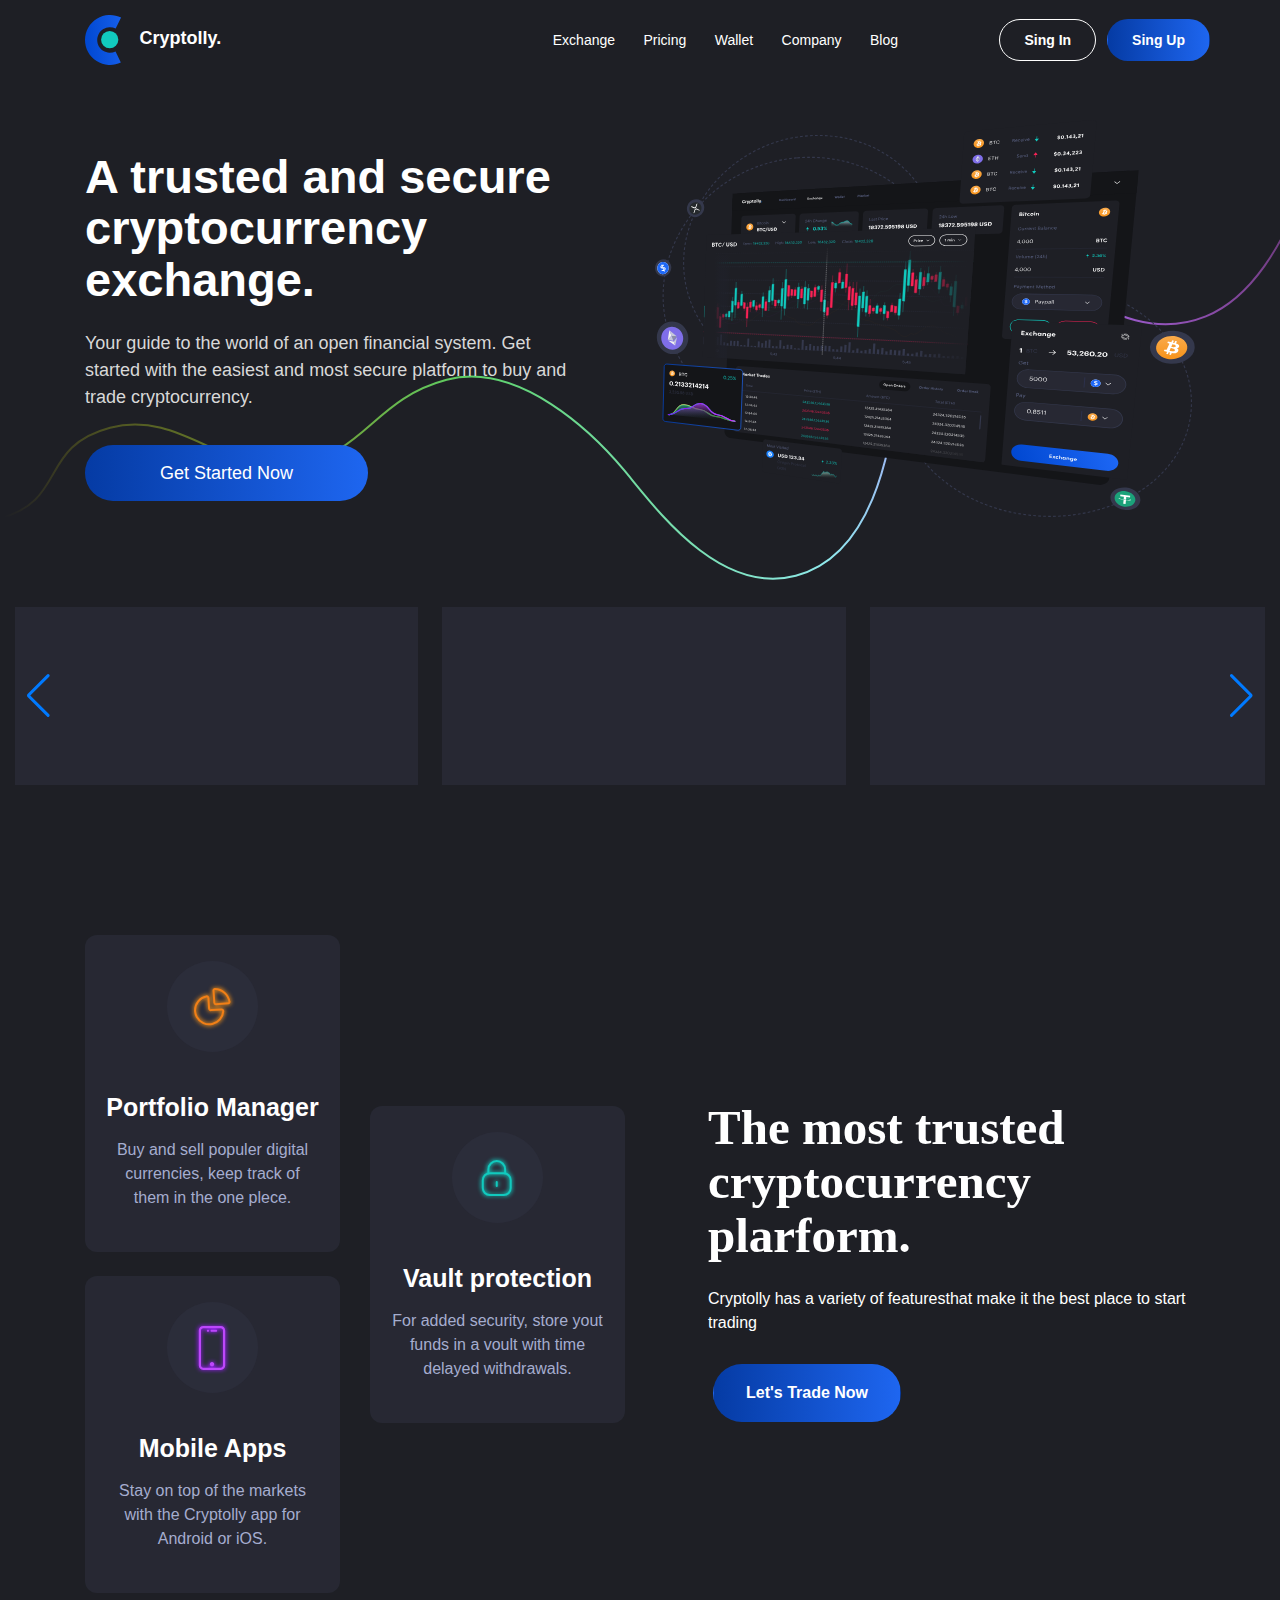
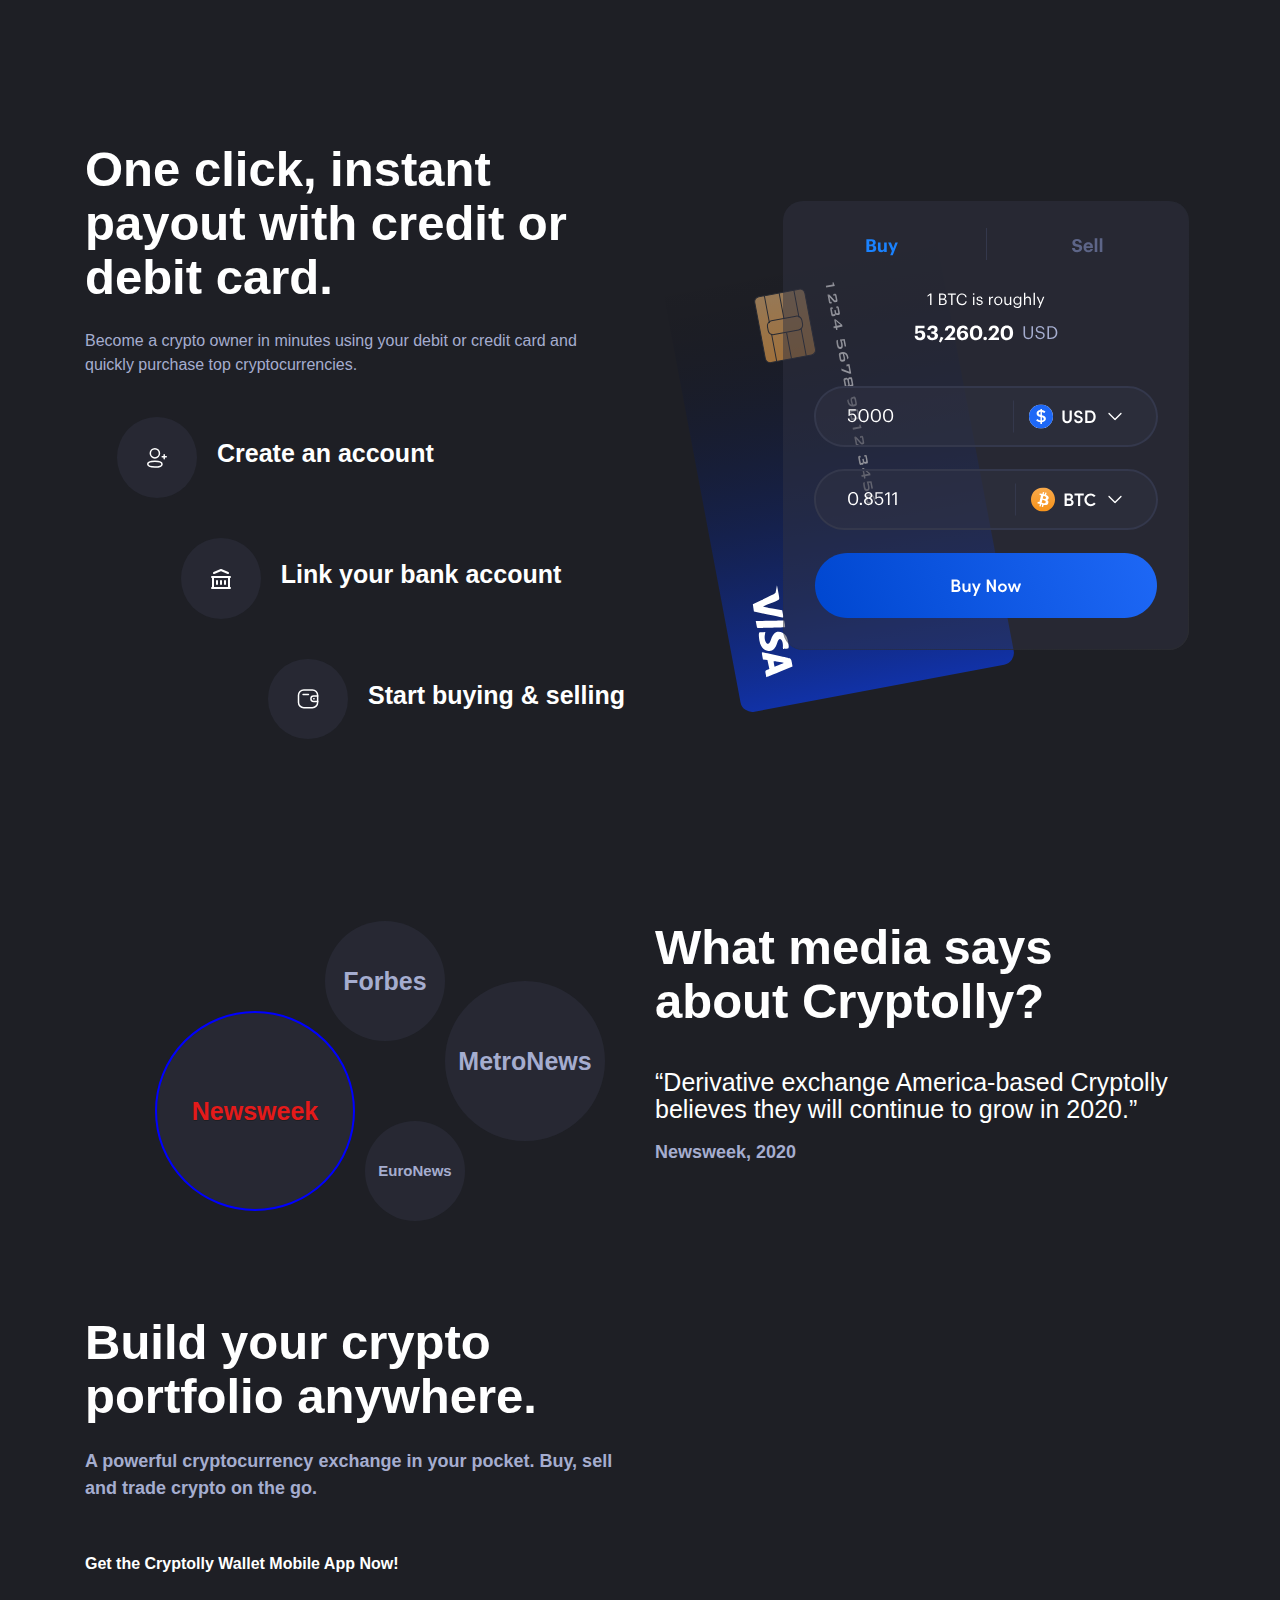
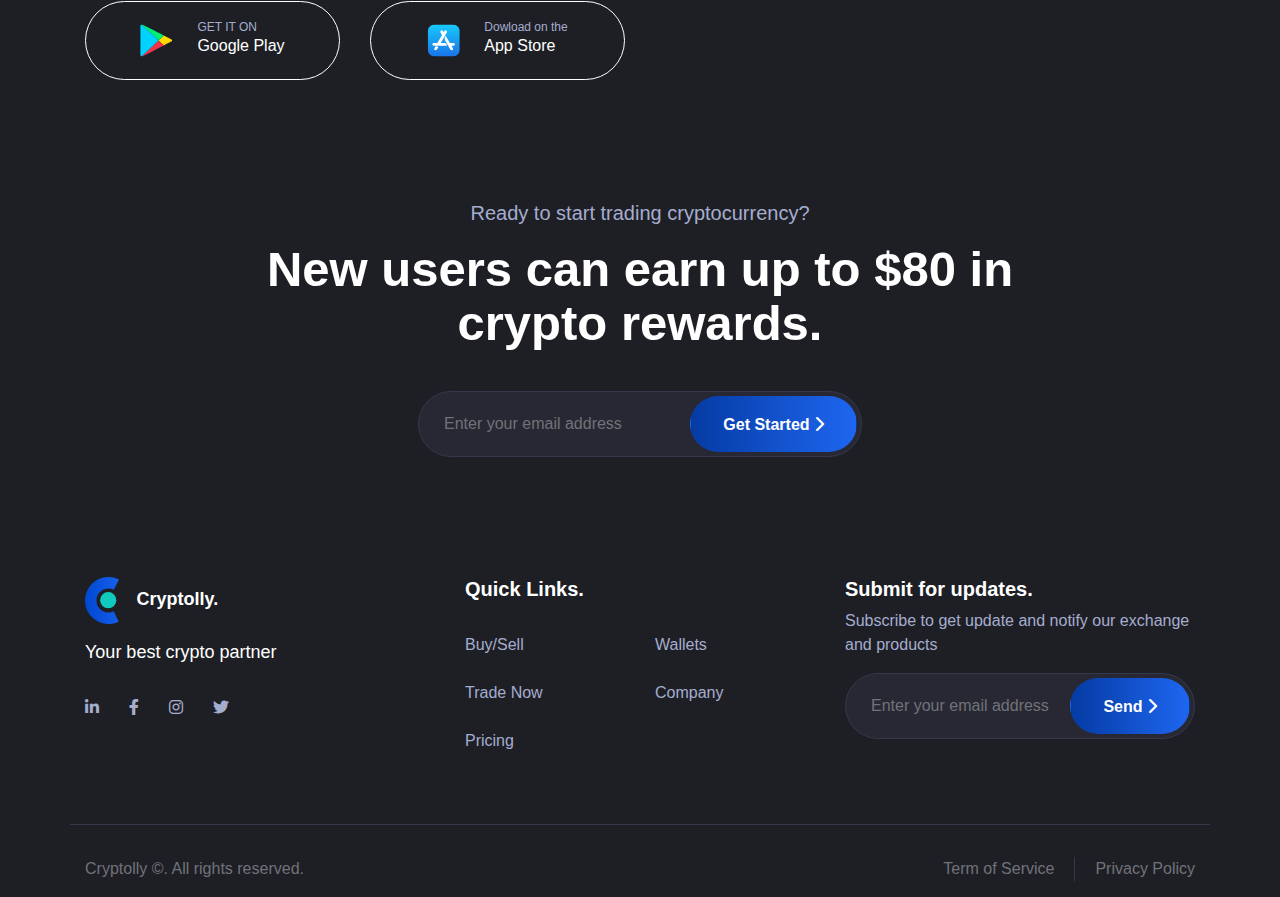
==== index.html @ a257242c "." ====
<!DOCTYPE html>
<html lang="en">
  <head>
    <meta charset="UTF-8" />
    <meta http-equiv="X-UA-Compatible" content="IE=edge" />
    <meta name="viewport" content="width=device-width, initial-scale=1.0" />
    <title>Exchange Home Page</title>
    <!-- Bootstrap CDN -->
    <link
      rel="stylesheet"
      href="https://stackpath.bootstrapcdn.com/bootstrap/4.4.1/css/bootstrap.min.css"
      integrity="sha384-Vkoo8x4CGsO3+Hhxv8T/Q5PaXtkKtu6ug5TOeNV6gBiFeWPGFN9MuhOf23Q9Ifjh"
      crossorigin="anonymous"
    />
    <!-- FONTAWESOME CDN -->
    <link
      rel="stylesheet"
      href="https://cdnjs.cloudflare.com/ajax/libs/font-awesome/6.0.0-beta3/css/all.min.css"
    />
    <!-- SWIPER CDN -->
    <link
      rel="stylesheet"
      href="https://unpkg.com/swiper/swiper-bundle.min.css"
    />
    <!-- PLUGIN CSS -->
    <link rel="stylesheet" href="styles/plugin.min.css" />
    <!-- Styling CSS -->
    <link rel="stylesheet" href="styles/style.css" />
    <link rel="stylesheet" href="styles/header/header.css" />
    <link rel="stylesheet" href="styles/home/home.css" />
    <link rel="stylesheet" href="styles/footer/footer.css">
  </head>
  <body>
    <!-- Header -->
    <header class="header">
      <nav class="nav">
        <div class="container">
          <div class="row">
            <div class="col-12">
              <div class="row navHead">
                <div class="col-3 logo">
                  <a href="/"><img src="./img/logo.svg" /></a>
                  <a href="/"><span class="text">Cryptolly.</span></a>
                </div>
                <div class="col-6 nav-links">
                  <ul>
                    <li><a href="exchange.html">Exchange</a></li>
                    <li><a href="build-creation.html">Pricing</a></li>
                    <li><a href="build-creation.html">Wallet</a></li>
                    <li><a href="build-creation.html">Company</a></li>
                    <li><a href="build-creation.html">Blog</a></li>
                  </ul>
                </div>
                <div class="col-3 login">
                  <span>
                    <a href="build-creation.html" class="singIn">Sing In</a>
                  </span>
                  <span>
                    <a href="build-creation.html" class="singUp">Sing Up</a>
                  </span>
                </div>
                <div class="responsiveMenu">
                  <a href="/"><i class="fas fa-bars"></i></a>
                </div>
              </div>

            </div>
          </div>
        </div>
      </nav>
    </header>

    <!-- Slider -->
    <section class="homeSlider">
      <div class="container">
        <div class="row rowSlider">
          <div class="colSlider col-sm-12 col-md-6">
            <div class="">
              <h1>A trusted and secure cryptocurrency exchange.</h1>
              <span class="description">
                Your guide to the world of an open financial system. Get<br />
                started with the easiest and most secure platform to buy and<br />
                trade cryptocurrency.<br />
              </span>
              <div class="getStarted-btn">
                <a href="/" class="getStarted">Get Started Now</a>
              </div>
            </div>
          </div>
          <div class="colSlider col-sm-12 col-md-6">
            <img src="./img/frame.svg" alt="" />
          </div>
        </div>
      </div>
    </section>

    <!-- Swiper -->
    <section class="homeSwiper">
      <div class="container-fluid">
        <div class="row">
          <div class="col-12">
            <div class="swiper mySwiper">
              <div class="swiper-wrapper">
                <div class="swiper-slide">
                  <div class="tradingview-widget-container"></div>
                  <script
                    type="text/javascript"
                    src="https://s3.tradingview.com/external-embedding/embed-widget-mini-symbol-overview.js"
                    async
                  >
                      {
                      "symbol": "COINBASE:BTCUSD",
                      "width": "100%",
                      "height": "100%",
                      "locale": "tr",
                      "dateRange": "1D",
                      "colorTheme": "dark",
                      "trendLineColor": "rgba(41, 98, 255, 1)",
                      "underLineColor": "rgba(41, 98, 255, 0.3)",
                      "underLineBottomColor": "rgba(41, 98, 255, 0)",
                      "isTransparent": false,
                      "autosize": false,
                      "largeChartUrl": ""
                    }
                  </script>
                </div>
                <div class="swiper-slide">
                  <div class="tradingview-widget-container"></div>
                  <script
                    type="text/javascript"
                    src="https://s3.tradingview.com/external-embedding/embed-widget-mini-symbol-overview.js"
                    async
                  >
                      {
                      "symbol": "COINBASE:ETHUSD",
                      "width": "100%",
                      "height": "100%",
                      "locale": "tr",
                      "dateRange": "1D",
                      "colorTheme": "dark",
                      "trendLineColor": "rgba(41, 98, 255, 1)",
                      "underLineColor": "rgba(41, 98, 255, 0.3)",
                      "underLineBottomColor": "rgba(41, 98, 255, 0)",
                      "isTransparent": false,
                      "autosize": true,
                      "largeChartUrl": ""
                    }
                  </script>
                </div>
                <div class="swiper-slide">
                  <div class="tradingview-widget-container"></div>
                  <script
                    type="text/javascript"
                    src="https://s3.tradingview.com/external-embedding/embed-widget-mini-symbol-overview.js"
                    async
                  >
                      {
                      "symbol": "BINANCEUS:BNBUSD",
                      "width": "100%",
                      "height": "100%",
                      "locale": "tr",
                      "dateRange": "1D",
                      "colorTheme": "dark",
                      "trendLineColor": "rgba(41, 98, 255, 1)",
                      "underLineColor": "rgba(41, 98, 255, 0.3)",
                      "underLineBottomColor": "rgba(41, 98, 255, 0)",
                      "isTransparent": false,
                      "autosize": true,
                      "largeChartUrl": ""
                    }
                  </script>
                </div>
                <div class="swiper-slide">
                  <div class="tradingview-widget-container"></div>
                  <script
                    type="text/javascript"
                    src="https://s3.tradingview.com/external-embedding/embed-widget-mini-symbol-overview.js"
                    async
                  >
                      {
                      "symbol": "COINBASE:ALGOUSD",
                      "width": "100%",
                      "height": "100%",
                      "locale": "tr",
                      "dateRange": "1D",
                      "colorTheme": "dark",
                      "trendLineColor": "rgba(41, 98, 255, 1)",
                      "underLineColor": "rgba(41, 98, 255, 0.3)",
                      "underLineBottomColor": "rgba(41, 98, 255, 0)",
                      "isTransparent": false,
                      "autosize": true,
                      "largeChartUrl": ""
                    }
                  </script>
                </div>
                <div class="swiper-slide">
                  <div class="tradingview-widget-container"></div>
                  <script
                    type="text/javascript"
                    src="https://s3.tradingview.com/external-embedding/embed-widget-mini-symbol-overview.js"
                    async
                  >
                      {
                      "symbol": "FX:USDTRY",
                      "width": "100%",
                      "height": "100%",
                      "locale": "tr",
                      "dateRange": "1M",
                      "colorTheme": "dark",
                      "trendLineColor": "rgba(41, 98, 255, 1)",
                      "underLineColor": "rgba(41, 98, 255, 0.3)",
                      "underLineBottomColor": "rgba(41, 98, 255, 0)",
                      "isTransparent": false,
                      "autosize": true,
                      "largeChartUrl": ""
                    }
                  </script>
                </div>
                <div class="swiper-slide">
                  <div class="tradingview-widget-container"></div>
                  <script
                    type="text/javascript"
                    src="https://s3.tradingview.com/external-embedding/embed-widget-mini-symbol-overview.js"
                    async
                  >
                      {
                      "symbol": "CAPITALCOM:EURTRY",
                      "width": "100%",
                      "height": "100%",
                      "locale": "tr",
                      "dateRange": "1D",
                      "colorTheme": "dark",
                      "trendLineColor": "rgba(41, 98, 255, 1)",
                      "underLineColor": "rgba(41, 98, 255, 0.3)",
                      "underLineBottomColor": "rgba(41, 98, 255, 0)",
                      "isTransparent": false,
                      "autosize": true,
                      "largeChartUrl": ""
                    }
                  </script>
                </div>
              </div>
              <div class="swiper-button-next"></div>
              <div class="swiper-button-prev"></div>
            </div>
          </div>
        </div>
      </div>
    </section>

    <!-- Crypto Plarform -->
    <section class="homePlatform">
      <div class="container">
        <div class="row">
          <div class="col-sm-12 col-md-6">
            <div class="row">
              <div class="col-sm-12 col-md-6">
                <div class="portfolioManager">
                  <img src="./img/portfolio-manager.svg" alt="" />
                  <h2>Portfolio Manager</h2>
                  <p>
                    Buy and sell populer digital currencies, keep track of them
                    in the one plece.
                  </p>
                </div>
                <div class="mobileApps">
                  <img src="./img/mobile-apps.svg" alt="" />
                  <h2>Mobile Apps</h2>
                  <p>
                    Stay on top of the markets with the Cryptolly app for
                    Android or iOS.
                  </p>
                </div>
              </div>
              <div class="col-sm-12 col-md-6 vaultProt">
                <div class="lastCard">
                  <img src="./img/vault-protection.svg" alt="" />
                  <h2>Vault protection</h2>
                  <p>
                    For added security, store yout funds in a voult with time
                    delayed withdrawals.
                  </p>
                </div>
              </div>
            </div>
          </div>
          <div class="col-sm-12 col-md-6 explanations">
            <div class="explanation">
              <h1>
                The most trusted cryptocurrency<br />
                plarform.
              </h1>
              <p>
                Cryptolly has a variety of featuresthat make it the best place
                to start trading
              </p>
              <!-- Button Construction -->
              <div class="commonButton">
                <span><a href="/">Let's Trade Now</a></span>
              </div>
            </div>
          </div>
        </div>
      </div>
    </section>

    <!-- Add Card-->
    <section class="addCard">
      <div class="container">
        <div class="row">
          <div class="col-sm-12 col-md-6">
            <h1>One click, instant payout with credit or debit card.</h1>
            <p>
              Become a crypto owner in minutes using your debit or credit card
              and quickly purchase top cryptocurrencies.
            </p>
            <div class="cardList">
              <div class="cardIkon">
                <img src="./img/add-user.svg" alt="" />
              </div>
              <h2 class="title">Create an account</h2>
            </div>
            <div class="cardList cardList2">
              <div class="cardIkon">
                <img src="./img/bank.svg" alt="" />
              </div>
              <h2 class="title">Link your bank account</h2>
            </div>
            <div class="cardList cardList3">
              <div class="cardIkon">
                <img src="./img/wallet.svg" alt="" />
              </div>
              <h2 class="title">Start buying & selling</h2>
            </div>
          </div>
          <div class="col-sm-12 col-md-6 buySellCard">
            <div><img src="./img/Form.svg" alt="" width="100%"></div>
          </div>
        </div>
      </div>
    </section>

    <!-- News -->
    <section class="establishment">
      <div class="container">
        <div class="row">
          <div class="col-sm-12 col-md-6">
            <div class="newsarea">
              <div class="newsarea1">Forbes</div>
              <div class="newsarea2">Newsweek</div>
              <div class="newsarea3">MetroNews</div>
              <div class="newsarea4">EuroNews</div>
            </div>
          </div>
          <div class="col-sm-12 col-md-6 explanation">
            <h1>What media says about Cryptolly?</h1>
            <p>
              “Derivative exchange America-based Cryptolly believes they will
              continue to grow in 2020.”
            </p>
            <span>Newsweek, 2020</span>
          </div>
        </div>
      </div>
    </section>

    <!-- Mobile Application-->
    <section class="mobileApplication">
      <div class="container">
        <div class="row main-explanation">
          <div class="col-sm-12 col-md-6 explanation">
            <h1>Build your crypto portfolio anywhere.</h1>
            <p>
              A powerful cryptocurrency exchange in your pocket. Buy, sell and
              trade crypto on the go.
            </p>
            <h4>Get the Cryptolly Wallet Mobile App Now!</h4>
            <div class="row">
              <div class="col-6">
                <div class="store-btn playStore">
                  <div class="logo">
                    <img src="./img/playStore.svg" />
                  </div>
                  <div class="logoContent">
                    <p>GET IT ON</p>
                    <h2>Google Play</h2>
                  </div>
                </div>
              </div>
              <div class="col-6">
                <div class="store-btn">
                  <div class="logo">
                    <img src="./img/appStore.svg" />
                  </div>
                  <div class="logoContent">
                    <p>Dowload on the</p>
                    <h2>App Store</h2>
                  </div>
                </div>
              </div>
            </div>
          </div>
          <div class="col-sm-12 col-md-6 explanation-img">
            <img src="./img/Phone.svg" alt="" width="100%">
          </div>
        </div>
      </div>
    </section>

    <!-- Register -->
    <section class="register">
      <div class="container">
        <div class="earnings">
          <p>Ready to start trading cryptocurrency?</p>
          <h1>
            New users can earn up to $80 in<br />
            crypto rewards.
          </h1>
          <div class="email-subs-form">
            <form action="/" method="POST" name="feedback-form" class="emailForm">
              <input type="email" placeholder="Enter your email address" name="abone">
              <button type="submit" name="submit" class="lnk btn-main bg-btn"><span class="circle">Get Started </span> <i class="fas fa-chevron-right fa-icon"></i></button>
            </form>
          </div>
        </div>
      </div>
    </section>

    <!-- Footer -->
    <footer>
      <div class="container">
        <div class="row">
          <div class="col-md-4 col-sm-12">
            <div class="row1">
              <div class="row1-logo">
                <a href="/"><img src="./img/logo.svg" /></a>
                <a href="/"><span class="text">Cryptolly.</span></a>
              </div>
              <div class="row1-content">
              <p>Your best crypto partner</p>
              </div>
              <div class="row">
                <div class="col-12 row1-media">
                  <a href="/"><i class="fab fa-linkedin-in"></i></a>
                  <a href="/"><i class="fab fa-facebook-f"></i></a>
                  <a href="/"><i class="fab fa-instagram"></i></a>
                  <a href="/"><i class="fab fa-twitter"></i></a>
                </div>
              </div>   
              
            </div>
          </div>
          <div class="col-md-4 col-sm-12">
            <div class="row2">
              <div class="row2-title">
                <h2>Quick Links.</h2>
              </div>
              <div class="row">
                <div class="col-6 row2-content">
                  <ul>
                    <li><a href="/">Buy/Sell</a></li>
                    <li><a href="/">Trade Now</a></li>
                    <li><a href="/">Pricing</a></li> 
                  </ul>
                </div>
                <div class="col-6 row2-content">
                  <ul>
                    <li><a href="/">Wallets</a></li>
                    <li><a href="/">Company</a></li>
                  </ul>
                </div>
              </div>
            </div>
          </div>
          <div class="col-md-4 col-sm-12">
            <div class="row3">
              <h2>Submit for updates.</h2>
              <p>Subscribe to get update and notify our exchange and products</p>
              <!-- Email Construction -->
              <div class="email-subs-form">
                <form action="/" method="POST" name="feedback-form" class="emailForm">
                  <input type="email" placeholder="Enter your email address" name="abone">
                  <button type="submit" name="submit" class="btn-main bg-btn"><span class="footer-btn">Send </span><i class="fas fa-chevron-right fa-icon"></i><span class="circle"></span></button>
                </form>
              </div>
            </div>
          </div>
        </div>
      </div>
      <div class="container">
        <div class="row row4">
          <div class="col-sm-12 col-md-6">
            <p>Cryptolly ©. All rights reserved.</p>
          </div>
          <div class="col-sm-12 col-md-6 row4-right">
            <p class="row4-1">Term of Service</p>
            <p>Privacy Policy</p>
          </div>
        </div>
      </div>
    </footer>
   
    <!-- <div class="container marketCap">
      <div class="row">
        <div class="col-12">
          <div class="tradingview-widget-container">
            <div class="tradingview-widget-container__widget"></div>
            <div class="tradingview-widget-copyright">
              <a
                href="https://tr.tradingview.com/markets/cryptocurrencies/prices-all/"
                rel="noopener"
                target="_blank"
                >
            </div>
            <script
              type="text/javascript"
              src="https://s3.tradingview.com/external-embedding/embed-widget-screener.js"
              async
            >
                {
                "width": 1000,
                "height": 490,
                "defaultColumn": "overview",
                "screener_type": "crypto_mkt",
                "displayCurrency": "BTC",
                "colorTheme": "dark",
                "locale": "tr"
              }
            </script>
          </div>
        </div>
      </div>
    </div> -->

    <!-- Swiper JS -->
    <script src="https://unpkg.com/swiper/swiper-bundle.min.js"></script>

    <!-- Javascript -->
    <script src="javascript/home.js"></script>
    <script src="javascript/javascript.js"></script>
    <!-- WOW AND TILT -->
    <script src="javascript/wow-and-tilt.js"></script>
    <!-- JQUERY CDN -->
    <script
      src="https://code.jquery.com/jquery-3.6.0.min.js"
      integrity="sha256-/xUj+3OJU5yExlq6GSYGSHk7tPXikynS7ogEvDej/m4="
      crossorigin="anonymous"
    ></script>
  </body>
</html>
---- styles/plugin.min.css ----
@charset "UTF-8";
/**megnific popup**/
.mfp-bg{top:0;left:0;width:100%;height:100%;z-index:999999;overflow:hidden;position:fixed;background:#0b0b0b;opacity:.8}.mfp-wrap{top:0;left:0;width:100%;height:100%;z-index:9999999;position:fixed;outline:none !important;-webkit-backface-visibility:hidden}.mfp-container{text-align:center;position:absolute;width:100%;height:100%;left:0;top:0;padding:0 8px;box-sizing:border-box}.mfp-container:before{content:'';display:inline-block;height:100%;vertical-align:middle}.mfp-align-top .mfp-container:before{display:none}.mfp-content{position:relative;display:inline-block;vertical-align:middle;margin:0 auto;text-align:left;z-index:1045}.mfp-inline-holder .mfp-content,.mfp-ajax-holder .mfp-content{width:100%;cursor:auto}.mfp-ajax-cur{cursor:progress}.mfp-zoom-out-cur,.mfp-zoom-out-cur .mfp-image-holder .mfp-close{cursor:-moz-zoom-out;cursor:-webkit-zoom-out;cursor:zoom-out}.mfp-zoom{cursor:pointer;cursor:-webkit-zoom-in;cursor:-moz-zoom-in;cursor:zoom-in}.mfp-auto-cursor .mfp-content{cursor:auto}.mfp-close,.mfp-arrow,.mfp-preloader,.mfp-counter{-webkit-user-select:none;-moz-user-select:none;user-select:none}.mfp-loading.mfp-figure{display:none}.mfp-hide{display:none !important}.mfp-preloader{color:#CCC;position:absolute;top:50%;width:auto;text-align:center;margin-top:-0.8em;left:8px;right:8px;z-index:1044}.mfp-preloader a{color:#CCC}.mfp-preloader a:hover{color:#FFF}.mfp-s-ready .mfp-preloader{display:none}.mfp-s-error .mfp-content{display:none}button.mfp-close,button.mfp-arrow{overflow:visible;cursor:pointer;background:transparent;border:0;-webkit-appearance:none;display:block;outline:0;padding:0;z-index:1046;box-shadow:none;touch-action:manipulation}button::-moz-focus-inner{padding:0;border:0}.mfp-close{width:44px;height:44px;line-height:44px;position:absolute;right:0;top:0;text-decoration:none;text-align:center;opacity:.65;padding:0 0 18px 10px;color:#FFF;font-style:normal;font-size:28px;font-family:Arial,Baskerville,monospace}.mfp-close:hover,.mfp-close:focus{opacity:1}.mfp-close:active{top:1px}.mfp-close-btn-in .mfp-close{color:#333}.mfp-image-holder .mfp-close,.mfp-iframe-holder .mfp-close{color:#FFF;right:-6px;text-align:right;padding-right:6px;width:100%}.mfp-counter{position:absolute;top:0;right:0;color:#CCC;font-size:12px;line-height:18px;white-space:nowrap}.mfp-arrow{position:absolute;opacity:.65;margin:0;top:50%;margin-top:-55px;padding:0;width:90px;height:110px;-webkit-tap-highlight-color:transparent}.mfp-arrow:active{margin-top:-54px}.mfp-arrow:hover,.mfp-arrow:focus{opacity:1}.mfp-arrow:before,.mfp-arrow:after{content:'';display:block;width:0;height:0;position:absolute;left:0;top:0;margin-top:35px;margin-left:35px;border:medium inset transparent}.mfp-arrow:after{border-top-width:13px;border-bottom-width:13px;top:8px}.mfp-arrow:before{border-top-width:21px;border-bottom-width:21px;opacity:.7}.mfp-arrow-left{left:0}.mfp-arrow-left:after{border-right:17px solid #FFF;margin-left:31px}.mfp-arrow-left:before{margin-left:25px;border-right:27px solid #3f3f3f}.mfp-arrow-right{right:0}.mfp-arrow-right:after{border-left:17px solid #FFF;margin-left:39px}.mfp-arrow-right:before{border-left:27px solid #3f3f3f}.mfp-iframe-holder{padding-top:40px;padding-bottom:40px}.mfp-iframe-holder .mfp-content{line-height:0;width:100%;max-width:900px}.mfp-iframe-holder .mfp-close{top:-40px}.mfp-iframe-scaler{width:100%;height:0;overflow:hidden;padding-top:56.25%}.mfp-iframe-scaler iframe{position:absolute;display:block;top:0;left:0;width:100%;height:100%;box-shadow:0 0 8px rgba(0,0,0,0.6);background:#000}img.mfp-img{width:auto;max-width:100%;height:auto;display:block;line-height:0;box-sizing:border-box;padding:40px 0 40px;margin:0 auto}.mfp-figure{line-height:0}.mfp-figure:after{content:'';position:absolute;left:0;top:40px;bottom:40px;display:block;right:0;width:auto;height:auto;z-index:-1;box-shadow:0 0 8px rgba(0,0,0,0.6);background:#444}.mfp-figure small{color:#bdbdbd;display:block;font-size:12px;line-height:14px}.mfp-figure figure{margin:0}.mfp-bottom-bar{margin-top:-36px;position:absolute;top:100%;left:0;width:100%;cursor:auto}.mfp-title{text-align:left;line-height:18px;color:#f3f3f3;word-wrap:break-word;padding-right:36px}.mfp-image-holder .mfp-content{max-width:100%}.mfp-gallery .mfp-image-holder .mfp-figure{cursor:pointer}@media screen and (max-width:800px) and (orientation:landscape),screen and (max-height:300px){.mfp-img-mobile .mfp-image-holder{padding-left:0;padding-right:0}.mfp-img-mobile img.mfp-img{padding:0}.mfp-img-mobile .mfp-figure:after{top:0;bottom:0}.mfp-img-mobile .mfp-figure small{display:inline;margin-left:5px}.mfp-img-mobile .mfp-bottom-bar{background:rgba(0,0,0,0.6);bottom:0;margin:0;top:auto;padding:3px 5px;position:fixed;box-sizing:border-box}.mfp-img-mobile .mfp-bottom-bar:empty{padding:0}.mfp-img-mobile .mfp-counter{right:5px;top:3px}.mfp-img-mobile .mfp-close{top:0;right:0;width:35px;height:35px;line-height:35px;background:rgba(0,0,0,0.6);position:fixed;text-align:center;padding:0}}@media all and (max-width:900px){.mfp-arrow{-webkit-transform:scale(0.75);transform:scale(0.75)}.mfp-arrow-left{-webkit-transform-origin:0 0;transform-origin:0 0}.mfp-arrow-right{-webkit-transform-origin:100%;transform-origin:100%}.mfp-container{padding-left:6px;padding-right:6px}}

 
/** Owl Carousel v2.3.4**/
.owl-carousel,.owl-carousel .owl-item{-webkit-tap-highlight-color:transparent;position:relative}.owl-carousel{display:none;width:100%;z-index:1}.owl-carousel .owl-stage{position:relative;-ms-touch-action:pan-Y;touch-action:manipulation;-moz-backface-visibility:hidden}.owl-carousel .owl-stage:after{content:".";display:block;clear:both;visibility:hidden;line-height:0;height:0}.owl-carousel .owl-stage-outer{position:relative;overflow:hidden;-webkit-transform:translate3d(0,0,0)}.owl-carousel .owl-item,.owl-carousel .owl-wrapper{-webkit-backface-visibility:hidden;-moz-backface-visibility:hidden;-ms-backface-visibility:hidden;-webkit-transform:translate3d(0,0,0);-moz-transform:translate3d(0,0,0);-ms-transform:translate3d(0,0,0)}.owl-carousel .owl-item{min-height:1px;float:left;-webkit-backface-visibility:hidden;-webkit-touch-callout:none}.owl-carousel .owl-item img{display:block;width:100%}.owl-carousel .owl-dots.disabled,.owl-carousel .owl-nav.disabled{display:none}.no-js .owl-carousel,.owl-carousel.owl-loaded{display:block}.owl-carousel .owl-dot,.owl-carousel .owl-nav .owl-next,.owl-carousel .owl-nav .owl-prev{cursor:pointer;-webkit-user-select:none;-khtml-user-select:none;-moz-user-select:none;-ms-user-select:none;user-select:none}.owl-carousel .owl-nav button.owl-next,.owl-carousel .owl-nav button.owl-prev,.owl-carousel button.owl-dot{background:0 0;color:inherit;border:none;padding:0!important;font:inherit}.owl-carousel.owl-loading{opacity:0;display:block}.owl-carousel.owl-hidden{opacity:0}.owl-carousel.owl-refresh .owl-item{visibility:hidden}.owl-carousel.owl-drag .owl-item{-ms-touch-action:pan-y;touch-action:pan-y;-webkit-user-select:none;-moz-user-select:none;-ms-user-select:none;user-select:none}.owl-carousel.owl-grab{cursor:move;cursor:grab}.owl-carousel.owl-rtl{direction:rtl}.owl-carousel.owl-rtl .owl-item{float:right}.owl-carousel .animated{animation-duration:1s;animation-fill-mode:both}.owl-carousel .owl-animated-in{z-index:0}.owl-carousel .owl-animated-out{z-index:1}.owl-carousel .fadeOut{animation-name:fadeOut}@keyframes fadeOut{0%{opacity:1}100%{opacity:0}}.owl-height{transition:height .5s ease-in-out}.owl-carousel .owl-item .owl-lazy{opacity:0;transition:opacity .4s ease}.owl-carousel .owl-item .owl-lazy:not([src]),.owl-carousel .owl-item .owl-lazy[src^=""]{max-height:0}.owl-carousel .owl-item img.owl-lazy{transform-style:preserve-3d}.owl-carousel .owl-video-wrapper{position:relative;height:100%;background:#000}.owl-carousel .owl-video-play-icon{position:absolute;height:80px;width:80px;left:50%;top:50%;margin-left:-40px;margin-top:-40px;background:url(owl.video.play.png) no-repeat;cursor:pointer;z-index:1;-webkit-backface-visibility:hidden;transition:transform .1s ease}.owl-carousel .owl-video-play-icon:hover{-ms-transform:scale(1.3,1.3);transform:scale(1.3,1.3)}.owl-carousel .owl-video-playing .owl-video-play-icon,.owl-carousel .owl-video-playing .owl-video-tn{display:none}.owl-carousel .owl-video-tn{opacity:0;height:100%;background-position:center center;background-repeat:no-repeat;background-size:contain;transition:opacity .4s ease}.owl-carousel .owl-video-frame{position:relative;z-index:1;height:100%;width:100%} /**theme**/.owl-theme .owl-dots,.owl-theme .owl-nav{text-align:center;-webkit-tap-highlight-color:transparent}.owl-theme .owl-nav{margin-top:10px}.owl-theme .owl-nav [class*=owl-]{color:#FFF;font-size:14px;margin:5px;padding:4px 7px;background:#D6D6D6;display:inline-block;cursor:pointer;border-radius:3px}.owl-theme .owl-nav [class*=owl-]:hover{background:#869791;color:#FFF;text-decoration:none}.owl-theme .owl-nav .disabled{opacity:.5;cursor:default}.owl-theme .owl-nav.disabled+.owl-dots{margin-top:10px}.owl-theme .owl-dots .owl-dot{display:inline-block;zoom:1}.owl-theme .owl-dots .owl-dot span{width:10px;height:10px;margin:5px 7px;background:#D6D6D6;display:block;-webkit-backface-visibility:visible;transition:opacity .2s ease;border-radius:30px}.owl-theme .owl-dots .owl-dot.active span,.owl-theme .owl-dots .owl-dot:hover span{background:#869791}


/** animate.css - https://animate.style Version - 4.0.0  Licensed under the MIT license - http://opensource.org/licenses/MIT Copyright (c) 2020 Animate.css **/
 :root{--animate-duration:1s;--animate-delay:1s;--animate-repeat:1}.not-animated,[data-animate]:not(.animated){opacity:0}.animated{-webkit-animation-duration:var(--animate-duration);animation-duration:var(--animate-duration);-webkit-animation-fill-mode:both;animation-fill-mode:both}.animated.infinite{-webkit-animation-iteration-count:infinite;animation-iteration-count:infinite}.animated.repeat-1{-webkit-animation-iteration-count:var(--animate-repeat);animation-iteration-count:var(--animate-repeat)}.animated.repeat-2{-webkit-animation-iteration-count:calc(var(--animate-repeat) * 2);animation-iteration-count:calc(var(--animate-repeat) * 2)}.animated.repeat-3{-webkit-animation-iteration-count:calc(var(--animate-repeat) * 3);animation-iteration-count:calc(var(--animate-repeat) * 3)}.animated.delay-1s{-webkit-animation-delay:var(--animate-delay);animation-delay:var(--animate-delay)}.animated.delay-2s{-webkit-animation-delay:calc(var(--animate-delay) * 2);animation-delay:calc(var(--animate-delay) * 2)}.animated.delay-3s{-webkit-animation-delay:calc(var(--animate-delay) * 3);animation-delay:calc(var(--animate-delay) * 3)}.animated.delay-4s{-webkit-animation-delay:calc(var(--animate-delay) * 4);animation-delay:calc(var(--animate-delay) * 4)}.animated.delay-5s{-webkit-animation-delay:calc(var(--animate-delay) * 5);animation-delay:calc(var(--animate-delay) * 5)}.animated.faster{-webkit-animation-duration:calc(var(--animate-duration)/ 2);animation-duration:calc(var(--animate-duration)/ 2)}.animated.fast{-webkit-animation-duration:calc(var(--animate-duration) * .8);animation-duration:calc(var(--animate-duration) * .8)}.animated.slow{-webkit-animation-duration:calc(var(--animate-duration) * 2);animation-duration:calc(var(--animate-duration) * 2)}.animated.slower{-webkit-animation-duration:calc(var(--animate-duration) * 3);animation-duration:calc(var(--animate-duration) * 3)}@media print,(prefers-reduced-motion:reduce){.animated{-webkit-animation-duration:1ms!important;animation-duration:1ms!important;-webkit-transition-duration:1ms!important;transition-duration:1ms!important;-webkit-animation-iteration-count:1!important;animation-iteration-count:1!important}.animated[class*=Out]{opacity:0}}@-webkit-keyframes bounce{20%,53%,from,to{-webkit-animation-timing-function:cubic-bezier(.215,.61,.355,1);animation-timing-function:cubic-bezier(.215,.61,.355,1);-webkit-transform:translate3d(0,0,0);transform:translate3d(0,0,0)}40%,43%{-webkit-animation-timing-function:cubic-bezier(.755,.05,.855,.06);animation-timing-function:cubic-bezier(.755,.05,.855,.06);-webkit-transform:translate3d(0,-30px,0) scaleY(1.1);transform:translate3d(0,-30px,0) scaleY(1.1)}70%{-webkit-animation-timing-function:cubic-bezier(.755,.05,.855,.06);animation-timing-function:cubic-bezier(.755,.05,.855,.06);-webkit-transform:translate3d(0,-15px,0) scaleY(1.05);transform:translate3d(0,-15px,0) scaleY(1.05)}80%{-webkit-transition-timing-function:cubic-bezier(.215,.61,.355,1);transition-timing-function:cubic-bezier(.215,.61,.355,1);-webkit-transform:translate3d(0,0,0) scaleY(.95);transform:translate3d(0,0,0) scaleY(.95)}90%{-webkit-transform:translate3d(0,-4px,0) scaleY(1.02);transform:translate3d(0,-4px,0) scaleY(1.02)}}@keyframes bounce{20%,53%,from,to{-webkit-animation-timing-function:cubic-bezier(.215,.61,.355,1);animation-timing-function:cubic-bezier(.215,.61,.355,1);-webkit-transform:translate3d(0,0,0);transform:translate3d(0,0,0)}40%,43%{-webkit-animation-timing-function:cubic-bezier(.755,.05,.855,.06);animation-timing-function:cubic-bezier(.755,.05,.855,.06);-webkit-transform:translate3d(0,-30px,0) scaleY(1.1);transform:translate3d(0,-30px,0) scaleY(1.1)}70%{-webkit-animation-timing-function:cubic-bezier(.755,.05,.855,.06);animation-timing-function:cubic-bezier(.755,.05,.855,.06);-webkit-transform:translate3d(0,-15px,0) scaleY(1.05);transform:translate3d(0,-15px,0) scaleY(1.05)}80%{-webkit-transition-timing-function:cubic-bezier(.215,.61,.355,1);transition-timing-function:cubic-bezier(.215,.61,.355,1);-webkit-transform:translate3d(0,0,0) scaleY(.95);transform:translate3d(0,0,0) scaleY(.95)}90%{-webkit-transform:translate3d(0,-4px,0) scaleY(1.02);transform:translate3d(0,-4px,0) scaleY(1.02)}}.headShake,.pulse{-webkit-animation-timing-function:ease-in-out}.bounce{-webkit-animation-name:bounce;animation-name:bounce;-webkit-transform-origin:center bottom;transform-origin:center bottom}@-webkit-keyframes flash{50%,from,to{opacity:1}25%,75%{opacity:0}}@keyframes flash{50%,from,to{opacity:1}25%,75%{opacity:0}}.flash{-webkit-animation-name:flash;animation-name:flash}@-webkit-keyframes pulse{from,to{-webkit-transform:scale3d(1,1,1);transform:scale3d(1,1,1)}50%{-webkit-transform:scale3d(1.05,1.05,1.05);transform:scale3d(1.05,1.05,1.05)}}@keyframes pulse{from,to{-webkit-transform:scale3d(1,1,1);transform:scale3d(1,1,1)}50%{-webkit-transform:scale3d(1.05,1.05,1.05);transform:scale3d(1.05,1.05,1.05)}}.pulse{-webkit-animation-name:pulse;animation-name:pulse;animation-timing-function:ease-in-out}@-webkit-keyframes rubberBand{from,to{-webkit-transform:scale3d(1,1,1);transform:scale3d(1,1,1)}30%{-webkit-transform:scale3d(1.25,.75,1);transform:scale3d(1.25,.75,1)}40%{-webkit-transform:scale3d(.75,1.25,1);transform:scale3d(.75,1.25,1)}50%{-webkit-transform:scale3d(1.15,.85,1);transform:scale3d(1.15,.85,1)}65%{-webkit-transform:scale3d(.95,1.05,1);transform:scale3d(.95,1.05,1)}75%{-webkit-transform:scale3d(1.05,.95,1);transform:scale3d(1.05,.95,1)}}@keyframes rubberBand{from,to{-webkit-transform:scale3d(1,1,1);transform:scale3d(1,1,1)}30%{-webkit-transform:scale3d(1.25,.75,1);transform:scale3d(1.25,.75,1)}40%{-webkit-transform:scale3d(.75,1.25,1);transform:scale3d(.75,1.25,1)}50%{-webkit-transform:scale3d(1.15,.85,1);transform:scale3d(1.15,.85,1)}65%{-webkit-transform:scale3d(.95,1.05,1);transform:scale3d(.95,1.05,1)}75%{-webkit-transform:scale3d(1.05,.95,1);transform:scale3d(1.05,.95,1)}}.rubberBand{-webkit-animation-name:rubberBand;animation-name:rubberBand}@-webkit-keyframes shakeX{from,to{-webkit-transform:translate3d(0,0,0);transform:translate3d(0,0,0)}10%,30%,50%,70%,90%{-webkit-transform:translate3d(-10px,0,0);transform:translate3d(-10px,0,0)}20%,40%,60%,80%{-webkit-transform:translate3d(10px,0,0);transform:translate3d(10px,0,0)}}@keyframes shakeX{from,to{-webkit-transform:translate3d(0,0,0);transform:translate3d(0,0,0)}10%,30%,50%,70%,90%{-webkit-transform:translate3d(-10px,0,0);transform:translate3d(-10px,0,0)}20%,40%,60%,80%{-webkit-transform:translate3d(10px,0,0);transform:translate3d(10px,0,0)}}.shakeX{-webkit-animation-name:shakeX;animation-name:shakeX}@-webkit-keyframes shakeY{from,to{-webkit-transform:translate3d(0,0,0);transform:translate3d(0,0,0)}10%,30%,50%,70%,90%{-webkit-transform:translate3d(0,-10px,0);transform:translate3d(0,-10px,0)}20%,40%,60%,80%{-webkit-transform:translate3d(0,10px,0);transform:translate3d(0,10px,0)}}@keyframes shakeY{from,to{-webkit-transform:translate3d(0,0,0);transform:translate3d(0,0,0)}10%,30%,50%,70%,90%{-webkit-transform:translate3d(0,-10px,0);transform:translate3d(0,-10px,0)}20%,40%,60%,80%{-webkit-transform:translate3d(0,10px,0);transform:translate3d(0,10px,0)}}.shakeY{-webkit-animation-name:shakeY;animation-name:shakeY}@-webkit-keyframes headShake{0%{-webkit-transform:translateX(0);transform:translateX(0)}6.5%{-webkit-transform:translateX(-6px) rotateY(-9deg);transform:translateX(-6px) rotateY(-9deg)}18.5%{-webkit-transform:translateX(5px) rotateY(7deg);transform:translateX(5px) rotateY(7deg)}31.5%{-webkit-transform:translateX(-3px) rotateY(-5deg);transform:translateX(-3px) rotateY(-5deg)}43.5%{-webkit-transform:translateX(2px) rotateY(3deg);transform:translateX(2px) rotateY(3deg)}50%{-webkit-transform:translateX(0);transform:translateX(0)}}@keyframes headShake{0%{-webkit-transform:translateX(0);transform:translateX(0)}6.5%{-webkit-transform:translateX(-6px) rotateY(-9deg);transform:translateX(-6px) rotateY(-9deg)}18.5%{-webkit-transform:translateX(5px) rotateY(7deg);transform:translateX(5px) rotateY(7deg)}31.5%{-webkit-transform:translateX(-3px) rotateY(-5deg);transform:translateX(-3px) rotateY(-5deg)}43.5%{-webkit-transform:translateX(2px) rotateY(3deg);transform:translateX(2px) rotateY(3deg)}50%{-webkit-transform:translateX(0);transform:translateX(0)}}.headShake{animation-timing-function:ease-in-out;-webkit-animation-name:headShake;animation-name:headShake}@-webkit-keyframes swing{20%{-webkit-transform:rotate3d(0,0,1,15deg);transform:rotate3d(0,0,1,15deg)}40%{-webkit-transform:rotate3d(0,0,1,-10deg);transform:rotate3d(0,0,1,-10deg)}60%{-webkit-transform:rotate3d(0,0,1,5deg);transform:rotate3d(0,0,1,5deg)}80%{-webkit-transform:rotate3d(0,0,1,-5deg);transform:rotate3d(0,0,1,-5deg)}to{-webkit-transform:rotate3d(0,0,1,0deg);transform:rotate3d(0,0,1,0deg)}}@keyframes swing{20%{-webkit-transform:rotate3d(0,0,1,15deg);transform:rotate3d(0,0,1,15deg)}40%{-webkit-transform:rotate3d(0,0,1,-10deg);transform:rotate3d(0,0,1,-10deg)}60%{-webkit-transform:rotate3d(0,0,1,5deg);transform:rotate3d(0,0,1,5deg)}80%{-webkit-transform:rotate3d(0,0,1,-5deg);transform:rotate3d(0,0,1,-5deg)}to{-webkit-transform:rotate3d(0,0,1,0deg);transform:rotate3d(0,0,1,0deg)}}.swing{-webkit-transform-origin:top center;transform-origin:top center;-webkit-animation-name:swing;animation-name:swing}@-webkit-keyframes tada{from,to{-webkit-transform:scale3d(1,1,1);transform:scale3d(1,1,1)}10%,20%{-webkit-transform:scale3d(.9,.9,.9) rotate3d(0,0,1,-3deg);transform:scale3d(.9,.9,.9) rotate3d(0,0,1,-3deg)}30%,50%,70%,90%{-webkit-transform:scale3d(1.1,1.1,1.1) rotate3d(0,0,1,3deg);transform:scale3d(1.1,1.1,1.1) rotate3d(0,0,1,3deg)}40%,60%,80%{-webkit-transform:scale3d(1.1,1.1,1.1) rotate3d(0,0,1,-3deg);transform:scale3d(1.1,1.1,1.1) rotate3d(0,0,1,-3deg)}}@keyframes tada{from,to{-webkit-transform:scale3d(1,1,1);transform:scale3d(1,1,1)}10%,20%{-webkit-transform:scale3d(.9,.9,.9) rotate3d(0,0,1,-3deg);transform:scale3d(.9,.9,.9) rotate3d(0,0,1,-3deg)}30%,50%,70%,90%{-webkit-transform:scale3d(1.1,1.1,1.1) rotate3d(0,0,1,3deg);transform:scale3d(1.1,1.1,1.1) rotate3d(0,0,1,3deg)}40%,60%,80%{-webkit-transform:scale3d(1.1,1.1,1.1) rotate3d(0,0,1,-3deg);transform:scale3d(1.1,1.1,1.1) rotate3d(0,0,1,-3deg)}}.tada{-webkit-animation-name:tada;animation-name:tada}@-webkit-keyframes wobble{from,to{-webkit-transform:translate3d(0,0,0);transform:translate3d(0,0,0)}15%{-webkit-transform:translate3d(-25%,0,0) rotate3d(0,0,1,-5deg);transform:translate3d(-25%,0,0) rotate3d(0,0,1,-5deg)}30%{-webkit-transform:translate3d(20%,0,0) rotate3d(0,0,1,3deg);transform:translate3d(20%,0,0) rotate3d(0,0,1,3deg)}45%{-webkit-transform:translate3d(-15%,0,0) rotate3d(0,0,1,-3deg);transform:translate3d(-15%,0,0) rotate3d(0,0,1,-3deg)}60%{-webkit-transform:translate3d(10%,0,0) rotate3d(0,0,1,2deg);transform:translate3d(10%,0,0) rotate3d(0,0,1,2deg)}75%{-webkit-transform:translate3d(-5%,0,0) rotate3d(0,0,1,-1deg);transform:translate3d(-5%,0,0) rotate3d(0,0,1,-1deg)}}@keyframes wobble{from,to{-webkit-transform:translate3d(0,0,0);transform:translate3d(0,0,0)}15%{-webkit-transform:translate3d(-25%,0,0) rotate3d(0,0,1,-5deg);transform:translate3d(-25%,0,0) rotate3d(0,0,1,-5deg)}30%{-webkit-transform:translate3d(20%,0,0) rotate3d(0,0,1,3deg);transform:translate3d(20%,0,0) rotate3d(0,0,1,3deg)}45%{-webkit-transform:translate3d(-15%,0,0) rotate3d(0,0,1,-3deg);transform:translate3d(-15%,0,0) rotate3d(0,0,1,-3deg)}60%{-webkit-transform:translate3d(10%,0,0) rotate3d(0,0,1,2deg);transform:translate3d(10%,0,0) rotate3d(0,0,1,2deg)}75%{-webkit-transform:translate3d(-5%,0,0) rotate3d(0,0,1,-1deg);transform:translate3d(-5%,0,0) rotate3d(0,0,1,-1deg)}}.wobble{-webkit-animation-name:wobble;animation-name:wobble}@-webkit-keyframes jello{11.1%,from,to{-webkit-transform:translate3d(0,0,0);transform:translate3d(0,0,0)}22.2%{-webkit-transform:skewX(-12.5deg) skewY(-12.5deg);transform:skewX(-12.5deg) skewY(-12.5deg)}33.3%{-webkit-transform:skewX(6.25deg) skewY(6.25deg);transform:skewX(6.25deg) skewY(6.25deg)}44.4%{-webkit-transform:skewX(-3.125deg) skewY(-3.125deg);transform:skewX(-3.125deg) skewY(-3.125deg)}55.5%{-webkit-transform:skewX(1.5625deg) skewY(1.5625deg);transform:skewX(1.5625deg) skewY(1.5625deg)}66.6%{-webkit-transform:skewX(-.78125deg) skewY(-.78125deg);transform:skewX(-.78125deg) skewY(-.78125deg)}77.7%{-webkit-transform:skewX(.390625deg) skewY(.390625deg);transform:skewX(.390625deg) skewY(.390625deg)}88.8%{-webkit-transform:skewX(-.1953125deg) skewY(-.1953125deg);transform:skewX(-.1953125deg) skewY(-.1953125deg)}}@keyframes jello{11.1%,from,to{-webkit-transform:translate3d(0,0,0);transform:translate3d(0,0,0)}22.2%{-webkit-transform:skewX(-12.5deg) skewY(-12.5deg);transform:skewX(-12.5deg) skewY(-12.5deg)}33.3%{-webkit-transform:skewX(6.25deg) skewY(6.25deg);transform:skewX(6.25deg) skewY(6.25deg)}44.4%{-webkit-transform:skewX(-3.125deg) skewY(-3.125deg);transform:skewX(-3.125deg) skewY(-3.125deg)}55.5%{-webkit-transform:skewX(1.5625deg) skewY(1.5625deg);transform:skewX(1.5625deg) skewY(1.5625deg)}66.6%{-webkit-transform:skewX(-.78125deg) skewY(-.78125deg);transform:skewX(-.78125deg) skewY(-.78125deg)}77.7%{-webkit-transform:skewX(.390625deg) skewY(.390625deg);transform:skewX(.390625deg) skewY(.390625deg)}88.8%{-webkit-transform:skewX(-.1953125deg) skewY(-.1953125deg);transform:skewX(-.1953125deg) skewY(-.1953125deg)}}.jello{-webkit-animation-name:jello;animation-name:jello;-webkit-transform-origin:center;transform-origin:center}@-webkit-keyframes heartBeat{0%,28%,70%{-webkit-transform:scale(1);transform:scale(1)}14%,42%{-webkit-transform:scale(1.3);transform:scale(1.3)}}@keyframes heartBeat{0%,28%,70%{-webkit-transform:scale(1);transform:scale(1)}14%,42%{-webkit-transform:scale(1.3);transform:scale(1.3)}}.heartBeat{-webkit-animation-name:heartBeat;animation-name:heartBeat;-webkit-animation-duration:calc(var(--animate-duration) * 1.3);animation-duration:calc(var(--animate-duration) * 1.3);-webkit-animation-timing-function:ease-in-out;animation-timing-function:ease-in-out}@-webkit-keyframes backInDown{0%{-webkit-transform:translateY(-1200px) scale(.7);transform:translateY(-1200px) scale(.7);opacity:.7}80%{-webkit-transform:translateY(0) scale(.7);transform:translateY(0) scale(.7);opacity:.7}100%{-webkit-transform:scale(1);transform:scale(1);opacity:1}}@keyframes backInDown{0%{-webkit-transform:translateY(-1200px) scale(.7);transform:translateY(-1200px) scale(.7);opacity:.7}80%{-webkit-transform:translateY(0) scale(.7);transform:translateY(0) scale(.7);opacity:.7}100%{-webkit-transform:scale(1);transform:scale(1);opacity:1}}.backInDown{-webkit-animation-name:backInDown;animation-name:backInDown}@-webkit-keyframes backInLeft{0%{-webkit-transform:translateX(-2000px) scale(.7);transform:translateX(-2000px) scale(.7);opacity:.7}80%{-webkit-transform:translateX(0) scale(.7);transform:translateX(0) scale(.7);opacity:.7}100%{-webkit-transform:scale(1);transform:scale(1);opacity:1}}@keyframes backInLeft{0%{-webkit-transform:translateX(-2000px) scale(.7);transform:translateX(-2000px) scale(.7);opacity:.7}80%{-webkit-transform:translateX(0) scale(.7);transform:translateX(0) scale(.7);opacity:.7}100%{-webkit-transform:scale(1);transform:scale(1);opacity:1}}.backInLeft{-webkit-animation-name:backInLeft;animation-name:backInLeft}@-webkit-keyframes backInRight{0%{-webkit-transform:translateX(2000px) scale(.7);transform:translateX(2000px) scale(.7);opacity:.7}80%{-webkit-transform:translateX(0) scale(.7);transform:translateX(0) scale(.7);opacity:.7}100%{-webkit-transform:scale(1);transform:scale(1);opacity:1}}@keyframes backInRight{0%{-webkit-transform:translateX(2000px) scale(.7);transform:translateX(2000px) scale(.7);opacity:.7}80%{-webkit-transform:translateX(0) scale(.7);transform:translateX(0) scale(.7);opacity:.7}100%{-webkit-transform:scale(1);transform:scale(1);opacity:1}}.backInRight{-webkit-animation-name:backInRight;animation-name:backInRight}@-webkit-keyframes backInUp{0%{-webkit-transform:translateY(1200px) scale(.7);transform:translateY(1200px) scale(.7);opacity:.7}80%{-webkit-transform:translateY(0) scale(.7);transform:translateY(0) scale(.7);opacity:.7}100%{-webkit-transform:scale(1);transform:scale(1);opacity:1}}@keyframes backInUp{0%{-webkit-transform:translateY(1200px) scale(.7);transform:translateY(1200px) scale(.7);opacity:.7}80%{-webkit-transform:translateY(0) scale(.7);transform:translateY(0) scale(.7);opacity:.7}100%{-webkit-transform:scale(1);transform:scale(1);opacity:1}}.backInUp{-webkit-animation-name:backInUp;animation-name:backInUp}@-webkit-keyframes backOutDown{0%{-webkit-transform:scale(1);transform:scale(1);opacity:1}20%{-webkit-transform:translateY(0) scale(.7);transform:translateY(0) scale(.7);opacity:.7}100%{-webkit-transform:translateY(700px) scale(.7);transform:translateY(700px) scale(.7);opacity:.7}}@keyframes backOutDown{0%{-webkit-transform:scale(1);transform:scale(1);opacity:1}20%{-webkit-transform:translateY(0) scale(.7);transform:translateY(0) scale(.7);opacity:.7}100%{-webkit-transform:translateY(700px) scale(.7);transform:translateY(700px) scale(.7);opacity:.7}}.backOutDown{-webkit-animation-name:backOutDown;animation-name:backOutDown}@-webkit-keyframes backOutLeft{0%{-webkit-transform:scale(1);transform:scale(1);opacity:1}20%{-webkit-transform:translateX(0) scale(.7);transform:translateX(0) scale(.7);opacity:.7}100%{-webkit-transform:translateX(-2000px) scale(.7);transform:translateX(-2000px) scale(.7);opacity:.7}}@keyframes backOutLeft{0%{-webkit-transform:scale(1);transform:scale(1);opacity:1}20%{-webkit-transform:translateX(0) scale(.7);transform:translateX(0) scale(.7);opacity:.7}100%{-webkit-transform:translateX(-2000px) scale(.7);transform:translateX(-2000px) scale(.7);opacity:.7}}.backOutLeft{-webkit-animation-name:backOutLeft;animation-name:backOutLeft}@-webkit-keyframes backOutRight{0%{-webkit-transform:scale(1);transform:scale(1);opacity:1}20%{-webkit-transform:translateX(0) scale(.7);transform:translateX(0) scale(.7);opacity:.7}100%{-webkit-transform:translateX(2000px) scale(.7);transform:translateX(2000px) scale(.7);opacity:.7}}@keyframes backOutRight{0%{-webkit-transform:scale(1);transform:scale(1);opacity:1}20%{-webkit-transform:translateX(0) scale(.7);transform:translateX(0) scale(.7);opacity:.7}100%{-webkit-transform:translateX(2000px) scale(.7);transform:translateX(2000px) scale(.7);opacity:.7}}.backOutRight{-webkit-animation-name:backOutRight;animation-name:backOutRight}@-webkit-keyframes backOutUp{0%{-webkit-transform:scale(1);transform:scale(1);opacity:1}20%{-webkit-transform:translateY(0) scale(.7);transform:translateY(0) scale(.7);opacity:.7}100%{-webkit-transform:translateY(-700px) scale(.7);transform:translateY(-700px) scale(.7);opacity:.7}}@keyframes backOutUp{0%{-webkit-transform:scale(1);transform:scale(1);opacity:1}20%{-webkit-transform:translateY(0) scale(.7);transform:translateY(0) scale(.7);opacity:.7}100%{-webkit-transform:translateY(-700px) scale(.7);transform:translateY(-700px) scale(.7);opacity:.7}}.backOutUp{-webkit-animation-name:backOutUp;animation-name:backOutUp}@-webkit-keyframes bounceIn{20%,40%,60%,80%,from,to{-webkit-animation-timing-function:cubic-bezier(.215,.61,.355,1);animation-timing-function:cubic-bezier(.215,.61,.355,1)}0%{opacity:0;-webkit-transform:scale3d(.3,.3,.3);transform:scale3d(.3,.3,.3)}20%{-webkit-transform:scale3d(1.1,1.1,1.1);transform:scale3d(1.1,1.1,1.1)}40%{-webkit-transform:scale3d(.9,.9,.9);transform:scale3d(.9,.9,.9)}60%{opacity:1;-webkit-transform:scale3d(1.03,1.03,1.03);transform:scale3d(1.03,1.03,1.03)}80%{-webkit-transform:scale3d(.97,.97,.97);transform:scale3d(.97,.97,.97)}to{opacity:1;-webkit-transform:scale3d(1,1,1);transform:scale3d(1,1,1)}}@keyframes bounceIn{20%,40%,60%,80%,from,to{-webkit-animation-timing-function:cubic-bezier(.215,.61,.355,1);animation-timing-function:cubic-bezier(.215,.61,.355,1)}0%{opacity:0;-webkit-transform:scale3d(.3,.3,.3);transform:scale3d(.3,.3,.3)}20%{-webkit-transform:scale3d(1.1,1.1,1.1);transform:scale3d(1.1,1.1,1.1)}40%{-webkit-transform:scale3d(.9,.9,.9);transform:scale3d(.9,.9,.9)}60%{opacity:1;-webkit-transform:scale3d(1.03,1.03,1.03);transform:scale3d(1.03,1.03,1.03)}80%{-webkit-transform:scale3d(.97,.97,.97);transform:scale3d(.97,.97,.97)}to{opacity:1;-webkit-transform:scale3d(1,1,1);transform:scale3d(1,1,1)}}.bounceIn{-webkit-animation-duration:calc(var(--animate-duration) * .75);animation-duration:calc(var(--animate-duration) * .75);-webkit-animation-name:bounceIn;animation-name:bounceIn}.bounceOut,.flipOutX{-webkit-animation-duration:calc(var(--animate-duration) * .75)}@-webkit-keyframes bounceInDown{60%,75%,90%,from,to{-webkit-animation-timing-function:cubic-bezier(.215,.61,.355,1);animation-timing-function:cubic-bezier(.215,.61,.355,1)}0%{opacity:0;-webkit-transform:translate3d(0,-3000px,0) scaleY(3);transform:translate3d(0,-3000px,0) scaleY(3)}60%{opacity:1;-webkit-transform:translate3d(0,25px,0) scaleY(.9);transform:translate3d(0,25px,0) scaleY(.9)}75%{-webkit-transform:translate3d(0,-10px,0) scaleY(.95);transform:translate3d(0,-10px,0) scaleY(.95)}90%{-webkit-transform:translate3d(0,5px,0) scaleY(.985);transform:translate3d(0,5px,0) scaleY(.985)}to{-webkit-transform:translate3d(0,0,0);transform:translate3d(0,0,0)}}@keyframes bounceInDown{60%,75%,90%,from,to{-webkit-animation-timing-function:cubic-bezier(.215,.61,.355,1);animation-timing-function:cubic-bezier(.215,.61,.355,1)}0%{opacity:0;-webkit-transform:translate3d(0,-3000px,0) scaleY(3);transform:translate3d(0,-3000px,0) scaleY(3)}60%{opacity:1;-webkit-transform:translate3d(0,25px,0) scaleY(.9);transform:translate3d(0,25px,0) scaleY(.9)}75%{-webkit-transform:translate3d(0,-10px,0) scaleY(.95);transform:translate3d(0,-10px,0) scaleY(.95)}90%{-webkit-transform:translate3d(0,5px,0) scaleY(.985);transform:translate3d(0,5px,0) scaleY(.985)}to{-webkit-transform:translate3d(0,0,0);transform:translate3d(0,0,0)}}.bounceInDown{-webkit-animation-name:bounceInDown;animation-name:bounceInDown}@-webkit-keyframes bounceInLeft{60%,75%,90%,from,to{-webkit-animation-timing-function:cubic-bezier(.215,.61,.355,1);animation-timing-function:cubic-bezier(.215,.61,.355,1)}0%{opacity:0;-webkit-transform:translate3d(-3000px,0,0) scaleX(3);transform:translate3d(-3000px,0,0) scaleX(3)}60%{opacity:1;-webkit-transform:translate3d(25px,0,0) scaleX(1);transform:translate3d(25px,0,0) scaleX(1)}75%{-webkit-transform:translate3d(-10px,0,0) scaleX(.98);transform:translate3d(-10px,0,0) scaleX(.98)}90%{-webkit-transform:translate3d(5px,0,0) scaleX(.995);transform:translate3d(5px,0,0) scaleX(.995)}to{-webkit-transform:translate3d(0,0,0);transform:translate3d(0,0,0)}}@keyframes bounceInLeft{60%,75%,90%,from,to{-webkit-animation-timing-function:cubic-bezier(.215,.61,.355,1);animation-timing-function:cubic-bezier(.215,.61,.355,1)}0%{opacity:0;-webkit-transform:translate3d(-3000px,0,0) scaleX(3);transform:translate3d(-3000px,0,0) scaleX(3)}60%{opacity:1;-webkit-transform:translate3d(25px,0,0) scaleX(1);transform:translate3d(25px,0,0) scaleX(1)}75%{-webkit-transform:translate3d(-10px,0,0) scaleX(.98);transform:translate3d(-10px,0,0) scaleX(.98)}90%{-webkit-transform:translate3d(5px,0,0) scaleX(.995);transform:translate3d(5px,0,0) scaleX(.995)}to{-webkit-transform:translate3d(0,0,0);transform:translate3d(0,0,0)}}.bounceInLeft{-webkit-animation-name:bounceInLeft;animation-name:bounceInLeft}@-webkit-keyframes bounceInRight{60%,75%,90%,from,to{-webkit-animation-timing-function:cubic-bezier(.215,.61,.355,1);animation-timing-function:cubic-bezier(.215,.61,.355,1)}from{opacity:0;-webkit-transform:translate3d(3000px,0,0) scaleX(3);transform:translate3d(3000px,0,0) scaleX(3)}60%{opacity:1;-webkit-transform:translate3d(-25px,0,0) scaleX(1);transform:translate3d(-25px,0,0) scaleX(1)}75%{-webkit-transform:translate3d(10px,0,0) scaleX(.98);transform:translate3d(10px,0,0) scaleX(.98)}90%{-webkit-transform:translate3d(-5px,0,0) scaleX(.995);transform:translate3d(-5px,0,0) scaleX(.995)}to{-webkit-transform:translate3d(0,0,0);transform:translate3d(0,0,0)}}@keyframes bounceInRight{60%,75%,90%,from,to{-webkit-animation-timing-function:cubic-bezier(.215,.61,.355,1);animation-timing-function:cubic-bezier(.215,.61,.355,1)}from{opacity:0;-webkit-transform:translate3d(3000px,0,0) scaleX(3);transform:translate3d(3000px,0,0) scaleX(3)}60%{opacity:1;-webkit-transform:translate3d(-25px,0,0) scaleX(1);transform:translate3d(-25px,0,0) scaleX(1)}75%{-webkit-transform:translate3d(10px,0,0) scaleX(.98);transform:translate3d(10px,0,0) scaleX(.98)}90%{-webkit-transform:translate3d(-5px,0,0) scaleX(.995);transform:translate3d(-5px,0,0) scaleX(.995)}to{-webkit-transform:translate3d(0,0,0);transform:translate3d(0,0,0)}}.bounceInRight{-webkit-animation-name:bounceInRight;animation-name:bounceInRight}@-webkit-keyframes bounceInUp{60%,75%,90%,from,to{-webkit-animation-timing-function:cubic-bezier(.215,.61,.355,1);animation-timing-function:cubic-bezier(.215,.61,.355,1)}from{opacity:0;-webkit-transform:translate3d(0,3000px,0) scaleY(5);transform:translate3d(0,3000px,0) scaleY(5)}60%{opacity:1;-webkit-transform:translate3d(0,-20px,0) scaleY(.9);transform:translate3d(0,-20px,0) scaleY(.9)}75%{-webkit-transform:translate3d(0,10px,0) scaleY(.95);transform:translate3d(0,10px,0) scaleY(.95)}90%{-webkit-transform:translate3d(0,-5px,0) scaleY(.985);transform:translate3d(0,-5px,0) scaleY(.985)}to{-webkit-transform:translate3d(0,0,0);transform:translate3d(0,0,0)}}@keyframes bounceInUp{60%,75%,90%,from,to{-webkit-animation-timing-function:cubic-bezier(.215,.61,.355,1);animation-timing-function:cubic-bezier(.215,.61,.355,1)}from{opacity:0;-webkit-transform:translate3d(0,3000px,0) scaleY(5);transform:translate3d(0,3000px,0) scaleY(5)}60%{opacity:1;-webkit-transform:translate3d(0,-20px,0) scaleY(.9);transform:translate3d(0,-20px,0) scaleY(.9)}75%{-webkit-transform:translate3d(0,10px,0) scaleY(.95);transform:translate3d(0,10px,0) scaleY(.95)}90%{-webkit-transform:translate3d(0,-5px,0) scaleY(.985);transform:translate3d(0,-5px,0) scaleY(.985)}to{-webkit-transform:translate3d(0,0,0);transform:translate3d(0,0,0)}}.bounceInUp{-webkit-animation-name:bounceInUp;animation-name:bounceInUp}@-webkit-keyframes bounceOut{20%{-webkit-transform:scale3d(.9,.9,.9);transform:scale3d(.9,.9,.9)}50%,55%{opacity:1;-webkit-transform:scale3d(1.1,1.1,1.1);transform:scale3d(1.1,1.1,1.1)}to{opacity:0;-webkit-transform:scale3d(.3,.3,.3);transform:scale3d(.3,.3,.3)}}@keyframes bounceOut{20%{-webkit-transform:scale3d(.9,.9,.9);transform:scale3d(.9,.9,.9)}50%,55%{opacity:1;-webkit-transform:scale3d(1.1,1.1,1.1);transform:scale3d(1.1,1.1,1.1)}to{opacity:0;-webkit-transform:scale3d(.3,.3,.3);transform:scale3d(.3,.3,.3)}}.bounceOut{animation-duration:calc(var(--animate-duration) * .75);-webkit-animation-name:bounceOut;animation-name:bounceOut}@-webkit-keyframes bounceOutDown{20%{-webkit-transform:translate3d(0,10px,0) scaleY(.985);transform:translate3d(0,10px,0) scaleY(.985)}40%,45%{opacity:1;-webkit-transform:translate3d(0,-20px,0) scaleY(.9);transform:translate3d(0,-20px,0) scaleY(.9)}to{opacity:0;-webkit-transform:translate3d(0,2000px,0) scaleY(3);transform:translate3d(0,2000px,0) scaleY(3)}}@keyframes bounceOutDown{20%{-webkit-transform:translate3d(0,10px,0) scaleY(.985);transform:translate3d(0,10px,0) scaleY(.985)}40%,45%{opacity:1;-webkit-transform:translate3d(0,-20px,0) scaleY(.9);transform:translate3d(0,-20px,0) scaleY(.9)}to{opacity:0;-webkit-transform:translate3d(0,2000px,0) scaleY(3);transform:translate3d(0,2000px,0) scaleY(3)}}.bounceOutDown{-webkit-animation-name:bounceOutDown;animation-name:bounceOutDown}@-webkit-keyframes bounceOutLeft{20%{opacity:1;-webkit-transform:translate3d(20px,0,0) scaleX(.9);transform:translate3d(20px,0,0) scaleX(.9)}to{opacity:0;-webkit-transform:translate3d(-2000px,0,0) scaleX(2);transform:translate3d(-2000px,0,0) scaleX(2)}}@keyframes bounceOutLeft{20%{opacity:1;-webkit-transform:translate3d(20px,0,0) scaleX(.9);transform:translate3d(20px,0,0) scaleX(.9)}to{opacity:0;-webkit-transform:translate3d(-2000px,0,0) scaleX(2);transform:translate3d(-2000px,0,0) scaleX(2)}}.bounceOutLeft{-webkit-animation-name:bounceOutLeft;animation-name:bounceOutLeft}@-webkit-keyframes bounceOutRight{20%{opacity:1;-webkit-transform:translate3d(-20px,0,0) scaleX(.9);transform:translate3d(-20px,0,0) scaleX(.9)}to{opacity:0;-webkit-transform:translate3d(2000px,0,0) scaleX(2);transform:translate3d(2000px,0,0) scaleX(2)}}@keyframes bounceOutRight{20%{opacity:1;-webkit-transform:translate3d(-20px,0,0) scaleX(.9);transform:translate3d(-20px,0,0) scaleX(.9)}to{opacity:0;-webkit-transform:translate3d(2000px,0,0) scaleX(2);transform:translate3d(2000px,0,0) scaleX(2)}}.bounceOutRight{-webkit-animation-name:bounceOutRight;animation-name:bounceOutRight}@-webkit-keyframes bounceOutUp{20%{-webkit-transform:translate3d(0,-10px,0) scaleY(.985);transform:translate3d(0,-10px,0) scaleY(.985)}40%,45%{opacity:1;-webkit-transform:translate3d(0,20px,0) scaleY(.9);transform:translate3d(0,20px,0) scaleY(.9)}to{opacity:0;-webkit-transform:translate3d(0,-2000px,0) scaleY(3);transform:translate3d(0,-2000px,0) scaleY(3)}}@keyframes bounceOutUp{20%{-webkit-transform:translate3d(0,-10px,0) scaleY(.985);transform:translate3d(0,-10px,0) scaleY(.985)}40%,45%{opacity:1;-webkit-transform:translate3d(0,20px,0) scaleY(.9);transform:translate3d(0,20px,0) scaleY(.9)}to{opacity:0;-webkit-transform:translate3d(0,-2000px,0) scaleY(3);transform:translate3d(0,-2000px,0) scaleY(3)}}.bounceOutUp{-webkit-animation-name:bounceOutUp;animation-name:bounceOutUp}@-webkit-keyframes fadeIn{from{opacity:0}to{opacity:1}}@keyframes fadeIn{from{opacity:0}to{opacity:1}}.fadeIn{-webkit-animation-name:fadeIn;animation-name:fadeIn}@-webkit-keyframes fadeInDown{from{opacity:0;-webkit-transform:translate3d(0,-100%,0);transform:translate3d(0,-100%,0)}to{opacity:1;-webkit-transform:translate3d(0,0,0);transform:translate3d(0,0,0)}}@keyframes fadeInDown{from{opacity:0;-webkit-transform:translate3d(0,-100%,0);transform:translate3d(0,-100%,0)}to{opacity:1;-webkit-transform:translate3d(0,0,0);transform:translate3d(0,0,0)}}.fadeInDown{-webkit-animation-name:fadeInDown;animation-name:fadeInDown}@-webkit-keyframes fadeInDownBig{from{opacity:0;-webkit-transform:translate3d(0,-2000px,0);transform:translate3d(0,-2000px,0)}to{opacity:1;-webkit-transform:translate3d(0,0,0);transform:translate3d(0,0,0)}}@keyframes fadeInDownBig{from{opacity:0;-webkit-transform:translate3d(0,-2000px,0);transform:translate3d(0,-2000px,0)}to{opacity:1;-webkit-transform:translate3d(0,0,0);transform:translate3d(0,0,0)}}.fadeInDownBig{-webkit-animation-name:fadeInDownBig;animation-name:fadeInDownBig}@-webkit-keyframes fadeInLeft{from{opacity:0;-webkit-transform:translate3d(-100%,0,0);transform:translate3d(-100%,0,0)}to{opacity:1;-webkit-transform:translate3d(0,0,0);transform:translate3d(0,0,0)}}@keyframes fadeInLeft{from{opacity:0;-webkit-transform:translate3d(-100%,0,0);transform:translate3d(-100%,0,0)}to{opacity:1;-webkit-transform:translate3d(0,0,0);transform:translate3d(0,0,0)}}.fadeInLeft{-webkit-animation-name:fadeInLeft;animation-name:fadeInLeft}@-webkit-keyframes fadeInLeftBig{from{opacity:0;-webkit-transform:translate3d(-2000px,0,0);transform:translate3d(-2000px,0,0)}to{opacity:1;-webkit-transform:translate3d(0,0,0);transform:translate3d(0,0,0)}}@keyframes fadeInLeftBig{from{opacity:0;-webkit-transform:translate3d(-2000px,0,0);transform:translate3d(-2000px,0,0)}to{opacity:1;-webkit-transform:translate3d(0,0,0);transform:translate3d(0,0,0)}}.fadeInLeftBig{-webkit-animation-name:fadeInLeftBig;animation-name:fadeInLeftBig}@-webkit-keyframes fadeInRight{from{opacity:0;-webkit-transform:translate3d(100%,0,0);transform:translate3d(100%,0,0)}to{opacity:1;-webkit-transform:translate3d(0,0,0);transform:translate3d(0,0,0)}}@keyframes fadeInRight{from{opacity:0;-webkit-transform:translate3d(100%,0,0);transform:translate3d(100%,0,0)}to{opacity:1;-webkit-transform:translate3d(0,0,0);transform:translate3d(0,0,0)}}.fadeInRight{-webkit-animation-name:fadeInRight;animation-name:fadeInRight}@-webkit-keyframes fadeInRightBig{from{opacity:0;-webkit-transform:translate3d(2000px,0,0);transform:translate3d(2000px,0,0)}to{opacity:1;-webkit-transform:translate3d(0,0,0);transform:translate3d(0,0,0)}}@keyframes fadeInRightBig{from{opacity:0;-webkit-transform:translate3d(2000px,0,0);transform:translate3d(2000px,0,0)}to{opacity:1;-webkit-transform:translate3d(0,0,0);transform:translate3d(0,0,0)}}.fadeInRightBig{-webkit-animation-name:fadeInRightBig;animation-name:fadeInRightBig}@-webkit-keyframes fadeInUp{from{opacity:0;-webkit-transform:translate3d(0,100%,0);transform:translate3d(0,100%,0)}to{opacity:1;-webkit-transform:translate3d(0,0,0);transform:translate3d(0,0,0)}}@keyframes fadeInUp{from{opacity:0;-webkit-transform:translate3d(0,100%,0);transform:translate3d(0,100%,0)}to{opacity:1;-webkit-transform:translate3d(0,0,0);transform:translate3d(0,0,0)}}.fadeInUp{-webkit-animation-name:fadeInUp;animation-name:fadeInUp}@-webkit-keyframes fadeInUpBig{from{opacity:0;-webkit-transform:translate3d(0,2000px,0);transform:translate3d(0,2000px,0)}to{opacity:1;-webkit-transform:translate3d(0,0,0);transform:translate3d(0,0,0)}}@keyframes fadeInUpBig{from{opacity:0;-webkit-transform:translate3d(0,2000px,0);transform:translate3d(0,2000px,0)}to{opacity:1;-webkit-transform:translate3d(0,0,0);transform:translate3d(0,0,0)}}.fadeInUpBig{-webkit-animation-name:fadeInUpBig;animation-name:fadeInUpBig}@-webkit-keyframes fadeInTopLeft{from{opacity:0;-webkit-transform:translate3d(-100%,-100%,0);transform:translate3d(-100%,-100%,0)}to{opacity:1;-webkit-transform:translate3d(0,0,0);transform:translate3d(0,0,0)}}@keyframes fadeInTopLeft{from{opacity:0;-webkit-transform:translate3d(-100%,-100%,0);transform:translate3d(-100%,-100%,0)}to{opacity:1;-webkit-transform:translate3d(0,0,0);transform:translate3d(0,0,0)}}.fadeInTopLeft{-webkit-animation-name:fadeInTopLeft;animation-name:fadeInTopLeft}@-webkit-keyframes fadeInTopRight{from{opacity:0;-webkit-transform:translate3d(100%,-100%,0);transform:translate3d(100%,-100%,0)}to{opacity:1;-webkit-transform:translate3d(0,0,0);transform:translate3d(0,0,0)}}@keyframes fadeInTopRight{from{opacity:0;-webkit-transform:translate3d(100%,-100%,0);transform:translate3d(100%,-100%,0)}to{opacity:1;-webkit-transform:translate3d(0,0,0);transform:translate3d(0,0,0)}}.fadeInTopRight{-webkit-animation-name:fadeInTopRight;animation-name:fadeInTopRight}@-webkit-keyframes fadeInBottomLeft{from{opacity:0;-webkit-transform:translate3d(-100%,100%,0);transform:translate3d(-100%,100%,0)}to{opacity:1;-webkit-transform:translate3d(0,0,0);transform:translate3d(0,0,0)}}@keyframes fadeInBottomLeft{from{opacity:0;-webkit-transform:translate3d(-100%,100%,0);transform:translate3d(-100%,100%,0)}to{opacity:1;-webkit-transform:translate3d(0,0,0);transform:translate3d(0,0,0)}}.fadeInBottomLeft{-webkit-animation-name:fadeInBottomLeft;animation-name:fadeInBottomLeft}@-webkit-keyframes fadeInBottomRight{from{opacity:0;-webkit-transform:translate3d(100%,100%,0);transform:translate3d(100%,100%,0)}to{opacity:1;-webkit-transform:translate3d(0,0,0);transform:translate3d(0,0,0)}}@keyframes fadeInBottomRight{from{opacity:0;-webkit-transform:translate3d(100%,100%,0);transform:translate3d(100%,100%,0)}to{opacity:1;-webkit-transform:translate3d(0,0,0);transform:translate3d(0,0,0)}}.fadeInBottomRight{-webkit-animation-name:fadeInBottomRight;animation-name:fadeInBottomRight}@-webkit-keyframes fadeOut{from{opacity:1}to{opacity:0}}@keyframes fadeOut{from{opacity:1}to{opacity:0}}.fadeOut{-webkit-animation-name:fadeOut;animation-name:fadeOut}@-webkit-keyframes fadeOutDown{from{opacity:1}to{opacity:0;-webkit-transform:translate3d(0,100%,0);transform:translate3d(0,100%,0)}}@keyframes fadeOutDown{from{opacity:1}to{opacity:0;-webkit-transform:translate3d(0,100%,0);transform:translate3d(0,100%,0)}}.fadeOutDown{-webkit-animation-name:fadeOutDown;animation-name:fadeOutDown}@-webkit-keyframes fadeOutDownBig{from{opacity:1}to{opacity:0;-webkit-transform:translate3d(0,2000px,0);transform:translate3d(0,2000px,0)}}@keyframes fadeOutDownBig{from{opacity:1}to{opacity:0;-webkit-transform:translate3d(0,2000px,0);transform:translate3d(0,2000px,0)}}.fadeOutDownBig{-webkit-animation-name:fadeOutDownBig;animation-name:fadeOutDownBig}@-webkit-keyframes fadeOutLeft{from{opacity:1}to{opacity:0;-webkit-transform:translate3d(-100%,0,0);transform:translate3d(-100%,0,0)}}@keyframes fadeOutLeft{from{opacity:1}to{opacity:0;-webkit-transform:translate3d(-100%,0,0);transform:translate3d(-100%,0,0)}}.fadeOutLeft{-webkit-animation-name:fadeOutLeft;animation-name:fadeOutLeft}@-webkit-keyframes fadeOutLeftBig{from{opacity:1}to{opacity:0;-webkit-transform:translate3d(-2000px,0,0);transform:translate3d(-2000px,0,0)}}@keyframes fadeOutLeftBig{from{opacity:1}to{opacity:0;-webkit-transform:translate3d(-2000px,0,0);transform:translate3d(-2000px,0,0)}}.fadeOutLeftBig{-webkit-animation-name:fadeOutLeftBig;animation-name:fadeOutLeftBig}@-webkit-keyframes fadeOutRight{from{opacity:1}to{opacity:0;-webkit-transform:translate3d(100%,0,0);transform:translate3d(100%,0,0)}}@keyframes fadeOutRight{from{opacity:1}to{opacity:0;-webkit-transform:translate3d(100%,0,0);transform:translate3d(100%,0,0)}}.fadeOutRight{-webkit-animation-name:fadeOutRight;animation-name:fadeOutRight}@-webkit-keyframes fadeOutRightBig{from{opacity:1}to{opacity:0;-webkit-transform:translate3d(2000px,0,0);transform:translate3d(2000px,0,0)}}@keyframes fadeOutRightBig{from{opacity:1}to{opacity:0;-webkit-transform:translate3d(2000px,0,0);transform:translate3d(2000px,0,0)}}.fadeOutRightBig{-webkit-animation-name:fadeOutRightBig;animation-name:fadeOutRightBig}@-webkit-keyframes fadeOutUp{from{opacity:1}to{opacity:0;-webkit-transform:translate3d(0,-100%,0);transform:translate3d(0,-100%,0)}}@keyframes fadeOutUp{from{opacity:1}to{opacity:0;-webkit-transform:translate3d(0,-100%,0);transform:translate3d(0,-100%,0)}}.fadeOutUp{-webkit-animation-name:fadeOutUp;animation-name:fadeOutUp}@-webkit-keyframes fadeOutUpBig{from{opacity:1}to{opacity:0;-webkit-transform:translate3d(0,-2000px,0);transform:translate3d(0,-2000px,0)}}@keyframes fadeOutUpBig{from{opacity:1}to{opacity:0;-webkit-transform:translate3d(0,-2000px,0);transform:translate3d(0,-2000px,0)}}.fadeOutUpBig{-webkit-animation-name:fadeOutUpBig;animation-name:fadeOutUpBig}@-webkit-keyframes fadeOutTopLeft{from{opacity:1;-webkit-transform:translate3d(0,0,0);transform:translate3d(0,0,0)}to{opacity:0;-webkit-transform:translate3d(-100%,-100%,0);transform:translate3d(-100%,-100%,0)}}@keyframes fadeOutTopLeft{from{opacity:1;-webkit-transform:translate3d(0,0,0);transform:translate3d(0,0,0)}to{opacity:0;-webkit-transform:translate3d(-100%,-100%,0);transform:translate3d(-100%,-100%,0)}}.fadeOutTopLeft{-webkit-animation-name:fadeOutTopLeft;animation-name:fadeOutTopLeft}@-webkit-keyframes fadeOutTopRight{from{opacity:1;-webkit-transform:translate3d(0,0,0);transform:translate3d(0,0,0)}to{opacity:0;-webkit-transform:translate3d(100%,-100%,0);transform:translate3d(100%,-100%,0)}}@keyframes fadeOutTopRight{from{opacity:1;-webkit-transform:translate3d(0,0,0);transform:translate3d(0,0,0)}to{opacity:0;-webkit-transform:translate3d(100%,-100%,0);transform:translate3d(100%,-100%,0)}}.fadeOutTopRight{-webkit-animation-name:fadeOutTopRight;animation-name:fadeOutTopRight}@-webkit-keyframes fadeOutBottomRight{from{opacity:1;-webkit-transform:translate3d(0,0,0);transform:translate3d(0,0,0)}to{opacity:0;-webkit-transform:translate3d(100%,100%,0);transform:translate3d(100%,100%,0)}}@keyframes fadeOutBottomRight{from{opacity:1;-webkit-transform:translate3d(0,0,0);transform:translate3d(0,0,0)}to{opacity:0;-webkit-transform:translate3d(100%,100%,0);transform:translate3d(100%,100%,0)}}.fadeOutBottomRight{-webkit-animation-name:fadeOutBottomRight;animation-name:fadeOutBottomRight}@-webkit-keyframes fadeOutBottomLeft{from{opacity:1;-webkit-transform:translate3d(0,0,0);transform:translate3d(0,0,0)}to{opacity:0;-webkit-transform:translate3d(-100%,100%,0);transform:translate3d(-100%,100%,0)}}@keyframes fadeOutBottomLeft{from{opacity:1;-webkit-transform:translate3d(0,0,0);transform:translate3d(0,0,0)}to{opacity:0;-webkit-transform:translate3d(-100%,100%,0);transform:translate3d(-100%,100%,0)}}.fadeOutBottomLeft{-webkit-animation-name:fadeOutBottomLeft;animation-name:fadeOutBottomLeft}@-webkit-keyframes flip{from{-webkit-transform:perspective(400px) scale3d(1,1,1) translate3d(0,0,0) rotate3d(0,1,0,-360deg);transform:perspective(400px) scale3d(1,1,1) translate3d(0,0,0) rotate3d(0,1,0,-360deg);-webkit-animation-timing-function:ease-out;animation-timing-function:ease-out}40%{-webkit-transform:perspective(400px) scale3d(1,1,1) translate3d(0,0,150px) rotate3d(0,1,0,-190deg);transform:perspective(400px) scale3d(1,1,1) translate3d(0,0,150px) rotate3d(0,1,0,-190deg);-webkit-animation-timing-function:ease-out;animation-timing-function:ease-out}50%{-webkit-transform:perspective(400px) scale3d(1,1,1) translate3d(0,0,150px) rotate3d(0,1,0,-170deg);transform:perspective(400px) scale3d(1,1,1) translate3d(0,0,150px) rotate3d(0,1,0,-170deg);-webkit-animation-timing-function:ease-in;animation-timing-function:ease-in}80%{-webkit-transform:perspective(400px) scale3d(.95,.95,.95) translate3d(0,0,0) rotate3d(0,1,0,0deg);transform:perspective(400px) scale3d(.95,.95,.95) translate3d(0,0,0) rotate3d(0,1,0,0deg);-webkit-animation-timing-function:ease-in;animation-timing-function:ease-in}to{-webkit-transform:perspective(400px) scale3d(1,1,1) translate3d(0,0,0) rotate3d(0,1,0,0deg);transform:perspective(400px) scale3d(1,1,1) translate3d(0,0,0) rotate3d(0,1,0,0deg);-webkit-animation-timing-function:ease-in;animation-timing-function:ease-in}}@keyframes flip{from{-webkit-transform:perspective(400px) scale3d(1,1,1) translate3d(0,0,0) rotate3d(0,1,0,-360deg);transform:perspective(400px) scale3d(1,1,1) translate3d(0,0,0) rotate3d(0,1,0,-360deg);-webkit-animation-timing-function:ease-out;animation-timing-function:ease-out}40%{-webkit-transform:perspective(400px) scale3d(1,1,1) translate3d(0,0,150px) rotate3d(0,1,0,-190deg);transform:perspective(400px) scale3d(1,1,1) translate3d(0,0,150px) rotate3d(0,1,0,-190deg);-webkit-animation-timing-function:ease-out;animation-timing-function:ease-out}50%{-webkit-transform:perspective(400px) scale3d(1,1,1) translate3d(0,0,150px) rotate3d(0,1,0,-170deg);transform:perspective(400px) scale3d(1,1,1) translate3d(0,0,150px) rotate3d(0,1,0,-170deg);-webkit-animation-timing-function:ease-in;animation-timing-function:ease-in}80%{-webkit-transform:perspective(400px) scale3d(.95,.95,.95) translate3d(0,0,0) rotate3d(0,1,0,0deg);transform:perspective(400px) scale3d(.95,.95,.95) translate3d(0,0,0) rotate3d(0,1,0,0deg);-webkit-animation-timing-function:ease-in;animation-timing-function:ease-in}to{-webkit-transform:perspective(400px) scale3d(1,1,1) translate3d(0,0,0) rotate3d(0,1,0,0deg);transform:perspective(400px) scale3d(1,1,1) translate3d(0,0,0) rotate3d(0,1,0,0deg);-webkit-animation-timing-function:ease-in;animation-timing-function:ease-in}}.animated.flip{-webkit-backface-visibility:visible;backface-visibility:visible;-webkit-animation-name:flip;animation-name:flip}@-webkit-keyframes flipInX{from{-webkit-transform:perspective(400px) rotate3d(1,0,0,90deg);transform:perspective(400px) rotate3d(1,0,0,90deg);-webkit-animation-timing-function:ease-in;animation-timing-function:ease-in;opacity:0}40%{-webkit-transform:perspective(400px) rotate3d(1,0,0,-20deg);transform:perspective(400px) rotate3d(1,0,0,-20deg);-webkit-animation-timing-function:ease-in;animation-timing-function:ease-in}60%{-webkit-transform:perspective(400px) rotate3d(1,0,0,10deg);transform:perspective(400px) rotate3d(1,0,0,10deg);opacity:1}80%{-webkit-transform:perspective(400px) rotate3d(1,0,0,-5deg);transform:perspective(400px) rotate3d(1,0,0,-5deg)}to{-webkit-transform:perspective(400px);transform:perspective(400px)}}@keyframes flipInX{from{-webkit-transform:perspective(400px) rotate3d(1,0,0,90deg);transform:perspective(400px) rotate3d(1,0,0,90deg);-webkit-animation-timing-function:ease-in;animation-timing-function:ease-in;opacity:0}40%{-webkit-transform:perspective(400px) rotate3d(1,0,0,-20deg);transform:perspective(400px) rotate3d(1,0,0,-20deg);-webkit-animation-timing-function:ease-in;animation-timing-function:ease-in}60%{-webkit-transform:perspective(400px) rotate3d(1,0,0,10deg);transform:perspective(400px) rotate3d(1,0,0,10deg);opacity:1}80%{-webkit-transform:perspective(400px) rotate3d(1,0,0,-5deg);transform:perspective(400px) rotate3d(1,0,0,-5deg)}to{-webkit-transform:perspective(400px);transform:perspective(400px)}}.flipInX{-webkit-backface-visibility:visible!important;backface-visibility:visible!important;-webkit-animation-name:flipInX;animation-name:flipInX}.flipInY,.flipOutX{-webkit-backface-visibility:visible!important}@-webkit-keyframes flipInY{from{-webkit-transform:perspective(400px) rotate3d(0,1,0,90deg);transform:perspective(400px) rotate3d(0,1,0,90deg);-webkit-animation-timing-function:ease-in;animation-timing-function:ease-in;opacity:0}40%{-webkit-transform:perspective(400px) rotate3d(0,1,0,-20deg);transform:perspective(400px) rotate3d(0,1,0,-20deg);-webkit-animation-timing-function:ease-in;animation-timing-function:ease-in}60%{-webkit-transform:perspective(400px) rotate3d(0,1,0,10deg);transform:perspective(400px) rotate3d(0,1,0,10deg);opacity:1}80%{-webkit-transform:perspective(400px) rotate3d(0,1,0,-5deg);transform:perspective(400px) rotate3d(0,1,0,-5deg)}to{-webkit-transform:perspective(400px);transform:perspective(400px)}}@keyframes flipInY{from{-webkit-transform:perspective(400px) rotate3d(0,1,0,90deg);transform:perspective(400px) rotate3d(0,1,0,90deg);-webkit-animation-timing-function:ease-in;animation-timing-function:ease-in;opacity:0}40%{-webkit-transform:perspective(400px) rotate3d(0,1,0,-20deg);transform:perspective(400px) rotate3d(0,1,0,-20deg);-webkit-animation-timing-function:ease-in;animation-timing-function:ease-in}60%{-webkit-transform:perspective(400px) rotate3d(0,1,0,10deg);transform:perspective(400px) rotate3d(0,1,0,10deg);opacity:1}80%{-webkit-transform:perspective(400px) rotate3d(0,1,0,-5deg);transform:perspective(400px) rotate3d(0,1,0,-5deg)}to{-webkit-transform:perspective(400px);transform:perspective(400px)}}.flipInY{backface-visibility:visible!important;-webkit-animation-name:flipInY;animation-name:flipInY}@-webkit-keyframes flipOutX{from{-webkit-transform:perspective(400px);transform:perspective(400px)}30%{-webkit-transform:perspective(400px) rotate3d(1,0,0,-20deg);transform:perspective(400px) rotate3d(1,0,0,-20deg);opacity:1}to{-webkit-transform:perspective(400px) rotate3d(1,0,0,90deg);transform:perspective(400px) rotate3d(1,0,0,90deg);opacity:0}}@keyframes flipOutX{from{-webkit-transform:perspective(400px);transform:perspective(400px)}30%{-webkit-transform:perspective(400px) rotate3d(1,0,0,-20deg);transform:perspective(400px) rotate3d(1,0,0,-20deg);opacity:1}to{-webkit-transform:perspective(400px) rotate3d(1,0,0,90deg);transform:perspective(400px) rotate3d(1,0,0,90deg);opacity:0}}.flipOutX{animation-duration:calc(var(--animate-duration) * .75);-webkit-animation-name:flipOutX;animation-name:flipOutX;backface-visibility:visible!important}@-webkit-keyframes flipOutY{from{-webkit-transform:perspective(400px);transform:perspective(400px)}30%{-webkit-transform:perspective(400px) rotate3d(0,1,0,-15deg);transform:perspective(400px) rotate3d(0,1,0,-15deg);opacity:1}to{-webkit-transform:perspective(400px) rotate3d(0,1,0,90deg);transform:perspective(400px) rotate3d(0,1,0,90deg);opacity:0}}@keyframes flipOutY{from{-webkit-transform:perspective(400px);transform:perspective(400px)}30%{-webkit-transform:perspective(400px) rotate3d(0,1,0,-15deg);transform:perspective(400px) rotate3d(0,1,0,-15deg);opacity:1}to{-webkit-transform:perspective(400px) rotate3d(0,1,0,90deg);transform:perspective(400px) rotate3d(0,1,0,90deg);opacity:0}}.flipOutY{-webkit-animation-duration:calc(var(--animate-duration) * .75);animation-duration:calc(var(--animate-duration) * .75);-webkit-backface-visibility:visible!important;backface-visibility:visible!important;-webkit-animation-name:flipOutY;animation-name:flipOutY}@-webkit-keyframes lightSpeedInRight{from{-webkit-transform:translate3d(100%,0,0) skewX(-30deg);transform:translate3d(100%,0,0) skewX(-30deg);opacity:0}60%{-webkit-transform:skewX(20deg);transform:skewX(20deg);opacity:1}80%{-webkit-transform:skewX(-5deg);transform:skewX(-5deg)}to{-webkit-transform:translate3d(0,0,0);transform:translate3d(0,0,0)}}@keyframes lightSpeedInRight{from{-webkit-transform:translate3d(100%,0,0) skewX(-30deg);transform:translate3d(100%,0,0) skewX(-30deg);opacity:0}60%{-webkit-transform:skewX(20deg);transform:skewX(20deg);opacity:1}80%{-webkit-transform:skewX(-5deg);transform:skewX(-5deg)}to{-webkit-transform:translate3d(0,0,0);transform:translate3d(0,0,0)}}.lightSpeedInRight{-webkit-animation-name:lightSpeedInRight;animation-name:lightSpeedInRight;-webkit-animation-timing-function:ease-out;animation-timing-function:ease-out}@-webkit-keyframes lightSpeedInLeft{from{-webkit-transform:translate3d(-100%,0,0) skewX(30deg);transform:translate3d(-100%,0,0) skewX(30deg);opacity:0}60%{-webkit-transform:skewX(-20deg);transform:skewX(-20deg);opacity:1}80%{-webkit-transform:skewX(5deg);transform:skewX(5deg)}to{-webkit-transform:translate3d(0,0,0);transform:translate3d(0,0,0)}}@keyframes lightSpeedInLeft{from{-webkit-transform:translate3d(-100%,0,0) skewX(30deg);transform:translate3d(-100%,0,0) skewX(30deg);opacity:0}60%{-webkit-transform:skewX(-20deg);transform:skewX(-20deg);opacity:1}80%{-webkit-transform:skewX(5deg);transform:skewX(5deg)}to{-webkit-transform:translate3d(0,0,0);transform:translate3d(0,0,0)}}.lightSpeedInLeft{-webkit-animation-name:lightSpeedInLeft;animation-name:lightSpeedInLeft;-webkit-animation-timing-function:ease-out;animation-timing-function:ease-out}@-webkit-keyframes lightSpeedOutRight{from{opacity:1}to{-webkit-transform:translate3d(100%,0,0) skewX(30deg);transform:translate3d(100%,0,0) skewX(30deg);opacity:0}}@keyframes lightSpeedOutRight{from{opacity:1}to{-webkit-transform:translate3d(100%,0,0) skewX(30deg);transform:translate3d(100%,0,0) skewX(30deg);opacity:0}}.lightSpeedOutRight{-webkit-animation-name:lightSpeedOutRight;animation-name:lightSpeedOutRight;-webkit-animation-timing-function:ease-in;animation-timing-function:ease-in}@-webkit-keyframes lightSpeedOutLeft{from{opacity:1}to{-webkit-transform:translate3d(-100%,0,0) skewX(-30deg);transform:translate3d(-100%,0,0) skewX(-30deg);opacity:0}}@keyframes lightSpeedOutLeft{from{opacity:1}to{-webkit-transform:translate3d(-100%,0,0) skewX(-30deg);transform:translate3d(-100%,0,0) skewX(-30deg);opacity:0}}.lightSpeedOutLeft{-webkit-animation-name:lightSpeedOutLeft;animation-name:lightSpeedOutLeft;-webkit-animation-timing-function:ease-in;animation-timing-function:ease-in}@-webkit-keyframes rotateIn{from{-webkit-transform:rotate3d(0,0,1,-200deg);transform:rotate3d(0,0,1,-200deg);opacity:0}to{-webkit-transform:translate3d(0,0,0);transform:translate3d(0,0,0);opacity:1}}@keyframes rotateIn{from{-webkit-transform:rotate3d(0,0,1,-200deg);transform:rotate3d(0,0,1,-200deg);opacity:0}to{-webkit-transform:translate3d(0,0,0);transform:translate3d(0,0,0);opacity:1}}.rotateIn{-webkit-animation-name:rotateIn;animation-name:rotateIn;-webkit-transform-origin:center;transform-origin:center}@-webkit-keyframes rotateInDownLeft{from{-webkit-transform:rotate3d(0,0,1,-45deg);transform:rotate3d(0,0,1,-45deg);opacity:0}to{-webkit-transform:translate3d(0,0,0);transform:translate3d(0,0,0);opacity:1}}@keyframes rotateInDownLeft{from{-webkit-transform:rotate3d(0,0,1,-45deg);transform:rotate3d(0,0,1,-45deg);opacity:0}to{-webkit-transform:translate3d(0,0,0);transform:translate3d(0,0,0);opacity:1}}.rotateInDownLeft{-webkit-animation-name:rotateInDownLeft;animation-name:rotateInDownLeft;-webkit-transform-origin:left bottom;transform-origin:left bottom}@-webkit-keyframes rotateInDownRight{from{-webkit-transform:rotate3d(0,0,1,45deg);transform:rotate3d(0,0,1,45deg);opacity:0}to{-webkit-transform:translate3d(0,0,0);transform:translate3d(0,0,0);opacity:1}}@keyframes rotateInDownRight{from{-webkit-transform:rotate3d(0,0,1,45deg);transform:rotate3d(0,0,1,45deg);opacity:0}to{-webkit-transform:translate3d(0,0,0);transform:translate3d(0,0,0);opacity:1}}.rotateInDownRight{-webkit-animation-name:rotateInDownRight;animation-name:rotateInDownRight;-webkit-transform-origin:right bottom;transform-origin:right bottom}@-webkit-keyframes rotateInUpLeft{from{-webkit-transform:rotate3d(0,0,1,45deg);transform:rotate3d(0,0,1,45deg);opacity:0}to{-webkit-transform:translate3d(0,0,0);transform:translate3d(0,0,0);opacity:1}}@keyframes rotateInUpLeft{from{-webkit-transform:rotate3d(0,0,1,45deg);transform:rotate3d(0,0,1,45deg);opacity:0}to{-webkit-transform:translate3d(0,0,0);transform:translate3d(0,0,0);opacity:1}}.rotateInUpLeft{-webkit-animation-name:rotateInUpLeft;animation-name:rotateInUpLeft;-webkit-transform-origin:left bottom;transform-origin:left bottom}@-webkit-keyframes rotateInUpRight{from{-webkit-transform:rotate3d(0,0,1,-90deg);transform:rotate3d(0,0,1,-90deg);opacity:0}to{-webkit-transform:translate3d(0,0,0);transform:translate3d(0,0,0);opacity:1}}@keyframes rotateInUpRight{from{-webkit-transform:rotate3d(0,0,1,-90deg);transform:rotate3d(0,0,1,-90deg);opacity:0}to{-webkit-transform:translate3d(0,0,0);transform:translate3d(0,0,0);opacity:1}}.rotateInUpRight{-webkit-animation-name:rotateInUpRight;animation-name:rotateInUpRight;-webkit-transform-origin:right bottom;transform-origin:right bottom}@-webkit-keyframes rotateOut{from{opacity:1}to{-webkit-transform:rotate3d(0,0,1,200deg);transform:rotate3d(0,0,1,200deg);opacity:0}}@keyframes rotateOut{from{opacity:1}to{-webkit-transform:rotate3d(0,0,1,200deg);transform:rotate3d(0,0,1,200deg);opacity:0}}.rotateOut{-webkit-animation-name:rotateOut;animation-name:rotateOut;-webkit-transform-origin:center;transform-origin:center}@-webkit-keyframes rotateOutDownLeft{from{opacity:1}to{-webkit-transform:rotate3d(0,0,1,45deg);transform:rotate3d(0,0,1,45deg);opacity:0}}@keyframes rotateOutDownLeft{from{opacity:1}to{-webkit-transform:rotate3d(0,0,1,45deg);transform:rotate3d(0,0,1,45deg);opacity:0}}.rotateOutDownLeft{-webkit-animation-name:rotateOutDownLeft;animation-name:rotateOutDownLeft;-webkit-transform-origin:left bottom;transform-origin:left bottom}@-webkit-keyframes rotateOutDownRight{from{opacity:1}to{-webkit-transform:rotate3d(0,0,1,-45deg);transform:rotate3d(0,0,1,-45deg);opacity:0}}@keyframes rotateOutDownRight{from{opacity:1}to{-webkit-transform:rotate3d(0,0,1,-45deg);transform:rotate3d(0,0,1,-45deg);opacity:0}}.rotateOutDownRight{-webkit-animation-name:rotateOutDownRight;animation-name:rotateOutDownRight;-webkit-transform-origin:right bottom;transform-origin:right bottom}@-webkit-keyframes rotateOutUpLeft{from{opacity:1}to{-webkit-transform:rotate3d(0,0,1,-45deg);transform:rotate3d(0,0,1,-45deg);opacity:0}}@keyframes rotateOutUpLeft{from{opacity:1}to{-webkit-transform:rotate3d(0,0,1,-45deg);transform:rotate3d(0,0,1,-45deg);opacity:0}}.rotateOutUpLeft{-webkit-animation-name:rotateOutUpLeft;animation-name:rotateOutUpLeft;-webkit-transform-origin:left bottom;transform-origin:left bottom}@-webkit-keyframes rotateOutUpRight{from{opacity:1}to{-webkit-transform:rotate3d(0,0,1,90deg);transform:rotate3d(0,0,1,90deg);opacity:0}}@keyframes rotateOutUpRight{from{opacity:1}to{-webkit-transform:rotate3d(0,0,1,90deg);transform:rotate3d(0,0,1,90deg);opacity:0}}.rotateOutUpRight{-webkit-animation-name:rotateOutUpRight;animation-name:rotateOutUpRight;-webkit-transform-origin:right bottom;transform-origin:right bottom}@-webkit-keyframes hinge{0%{-webkit-animation-timing-function:ease-in-out;animation-timing-function:ease-in-out}20%,60%{-webkit-transform:rotate3d(0,0,1,80deg);transform:rotate3d(0,0,1,80deg);-webkit-animation-timing-function:ease-in-out;animation-timing-function:ease-in-out}40%,80%{-webkit-transform:rotate3d(0,0,1,60deg);transform:rotate3d(0,0,1,60deg);-webkit-animation-timing-function:ease-in-out;animation-timing-function:ease-in-out;opacity:1}to{-webkit-transform:translate3d(0,700px,0);transform:translate3d(0,700px,0);opacity:0}}@keyframes hinge{0%{-webkit-animation-timing-function:ease-in-out;animation-timing-function:ease-in-out}20%,60%{-webkit-transform:rotate3d(0,0,1,80deg);transform:rotate3d(0,0,1,80deg);-webkit-animation-timing-function:ease-in-out;animation-timing-function:ease-in-out}40%,80%{-webkit-transform:rotate3d(0,0,1,60deg);transform:rotate3d(0,0,1,60deg);-webkit-animation-timing-function:ease-in-out;animation-timing-function:ease-in-out;opacity:1}to{-webkit-transform:translate3d(0,700px,0);transform:translate3d(0,700px,0);opacity:0}}.hinge{-webkit-animation-duration:calc(var(--animate-duration) * 2);animation-duration:calc(var(--animate-duration) * 2);-webkit-animation-name:hinge;animation-name:hinge;-webkit-transform-origin:top left;transform-origin:top left}@-webkit-keyframes jackInTheBox{from{opacity:0;-webkit-transform:scale(.1) rotate(30deg);transform:scale(.1) rotate(30deg);-webkit-transform-origin:center bottom;transform-origin:center bottom}50%{-webkit-transform:rotate(-10deg);transform:rotate(-10deg)}70%{-webkit-transform:rotate(3deg);transform:rotate(3deg)}to{opacity:1;-webkit-transform:scale(1);transform:scale(1)}}@keyframes jackInTheBox{from{opacity:0;-webkit-transform:scale(.1) rotate(30deg);transform:scale(.1) rotate(30deg);-webkit-transform-origin:center bottom;transform-origin:center bottom}50%{-webkit-transform:rotate(-10deg);transform:rotate(-10deg)}70%{-webkit-transform:rotate(3deg);transform:rotate(3deg)}to{opacity:1;-webkit-transform:scale(1);transform:scale(1)}}.jackInTheBox{-webkit-animation-name:jackInTheBox;animation-name:jackInTheBox}@-webkit-keyframes rollIn{from{opacity:0;-webkit-transform:translate3d(-100%,0,0) rotate3d(0,0,1,-120deg);transform:translate3d(-100%,0,0) rotate3d(0,0,1,-120deg)}to{opacity:1;-webkit-transform:translate3d(0,0,0);transform:translate3d(0,0,0)}}@keyframes rollIn{from{opacity:0;-webkit-transform:translate3d(-100%,0,0) rotate3d(0,0,1,-120deg);transform:translate3d(-100%,0,0) rotate3d(0,0,1,-120deg)}to{opacity:1;-webkit-transform:translate3d(0,0,0);transform:translate3d(0,0,0)}}.rollIn{-webkit-animation-name:rollIn;animation-name:rollIn}@-webkit-keyframes rollOut{from{opacity:1}to{opacity:0;-webkit-transform:translate3d(100%,0,0) rotate3d(0,0,1,120deg);transform:translate3d(100%,0,0) rotate3d(0,0,1,120deg)}}@keyframes rollOut{from{opacity:1}to{opacity:0;-webkit-transform:translate3d(100%,0,0) rotate3d(0,0,1,120deg);transform:translate3d(100%,0,0) rotate3d(0,0,1,120deg)}}.rollOut{-webkit-animation-name:rollOut;animation-name:rollOut}@-webkit-keyframes zoomIn{from{opacity:0;-webkit-transform:scale3d(.3,.3,.3);transform:scale3d(.3,.3,.3)}50%{opacity:1}}@keyframes zoomIn{from{opacity:0;-webkit-transform:scale3d(.3,.3,.3);transform:scale3d(.3,.3,.3)}50%{opacity:1}}.zoomIn{-webkit-animation-name:zoomIn;animation-name:zoomIn}@-webkit-keyframes zoomInDown{from{opacity:0;-webkit-transform:scale3d(.1,.1,.1) translate3d(0,-1000px,0);transform:scale3d(.1,.1,.1) translate3d(0,-1000px,0);-webkit-animation-timing-function:cubic-bezier(.55,.055,.675,.19);animation-timing-function:cubic-bezier(.55,.055,.675,.19)}60%{opacity:1;-webkit-transform:scale3d(.475,.475,.475) translate3d(0,60px,0);transform:scale3d(.475,.475,.475) translate3d(0,60px,0);-webkit-animation-timing-function:cubic-bezier(.175,.885,.32,1);animation-timing-function:cubic-bezier(.175,.885,.32,1)}}@keyframes zoomInDown{from{opacity:0;-webkit-transform:scale3d(.1,.1,.1) translate3d(0,-1000px,0);transform:scale3d(.1,.1,.1) translate3d(0,-1000px,0);-webkit-animation-timing-function:cubic-bezier(.55,.055,.675,.19);animation-timing-function:cubic-bezier(.55,.055,.675,.19)}60%{opacity:1;-webkit-transform:scale3d(.475,.475,.475) translate3d(0,60px,0);transform:scale3d(.475,.475,.475) translate3d(0,60px,0);-webkit-animation-timing-function:cubic-bezier(.175,.885,.32,1);animation-timing-function:cubic-bezier(.175,.885,.32,1)}}.zoomInDown{-webkit-animation-name:zoomInDown;animation-name:zoomInDown}@-webkit-keyframes zoomInLeft{from{opacity:0;-webkit-transform:scale3d(.1,.1,.1) translate3d(-1000px,0,0);transform:scale3d(.1,.1,.1) translate3d(-1000px,0,0);-webkit-animation-timing-function:cubic-bezier(.55,.055,.675,.19);animation-timing-function:cubic-bezier(.55,.055,.675,.19)}60%{opacity:1;-webkit-transform:scale3d(.475,.475,.475) translate3d(10px,0,0);transform:scale3d(.475,.475,.475) translate3d(10px,0,0);-webkit-animation-timing-function:cubic-bezier(.175,.885,.32,1);animation-timing-function:cubic-bezier(.175,.885,.32,1)}}@keyframes zoomInLeft{from{opacity:0;-webkit-transform:scale3d(.1,.1,.1) translate3d(-1000px,0,0);transform:scale3d(.1,.1,.1) translate3d(-1000px,0,0);-webkit-animation-timing-function:cubic-bezier(.55,.055,.675,.19);animation-timing-function:cubic-bezier(.55,.055,.675,.19)}60%{opacity:1;-webkit-transform:scale3d(.475,.475,.475) translate3d(10px,0,0);transform:scale3d(.475,.475,.475) translate3d(10px,0,0);-webkit-animation-timing-function:cubic-bezier(.175,.885,.32,1);animation-timing-function:cubic-bezier(.175,.885,.32,1)}}.zoomInLeft{-webkit-animation-name:zoomInLeft;animation-name:zoomInLeft}@-webkit-keyframes zoomInRight{from{opacity:0;-webkit-transform:scale3d(.1,.1,.1) translate3d(1000px,0,0);transform:scale3d(.1,.1,.1) translate3d(1000px,0,0);-webkit-animation-timing-function:cubic-bezier(.55,.055,.675,.19);animation-timing-function:cubic-bezier(.55,.055,.675,.19)}60%{opacity:1;-webkit-transform:scale3d(.475,.475,.475) translate3d(-10px,0,0);transform:scale3d(.475,.475,.475) translate3d(-10px,0,0);-webkit-animation-timing-function:cubic-bezier(.175,.885,.32,1);animation-timing-function:cubic-bezier(.175,.885,.32,1)}}@keyframes zoomInRight{from{opacity:0;-webkit-transform:scale3d(.1,.1,.1) translate3d(1000px,0,0);transform:scale3d(.1,.1,.1) translate3d(1000px,0,0);-webkit-animation-timing-function:cubic-bezier(.55,.055,.675,.19);animation-timing-function:cubic-bezier(.55,.055,.675,.19)}60%{opacity:1;-webkit-transform:scale3d(.475,.475,.475) translate3d(-10px,0,0);transform:scale3d(.475,.475,.475) translate3d(-10px,0,0);-webkit-animation-timing-function:cubic-bezier(.175,.885,.32,1);animation-timing-function:cubic-bezier(.175,.885,.32,1)}}.zoomInRight{-webkit-animation-name:zoomInRight;animation-name:zoomInRight}@-webkit-keyframes zoomInUp{from{opacity:0;-webkit-transform:scale3d(.1,.1,.1) translate3d(0,1000px,0);transform:scale3d(.1,.1,.1) translate3d(0,1000px,0);-webkit-animation-timing-function:cubic-bezier(.55,.055,.675,.19);animation-timing-function:cubic-bezier(.55,.055,.675,.19)}60%{opacity:1;-webkit-transform:scale3d(.475,.475,.475) translate3d(0,-60px,0);transform:scale3d(.475,.475,.475) translate3d(0,-60px,0);-webkit-animation-timing-function:cubic-bezier(.175,.885,.32,1);animation-timing-function:cubic-bezier(.175,.885,.32,1)}}@keyframes zoomInUp{from{opacity:0;-webkit-transform:scale3d(.1,.1,.1) translate3d(0,1000px,0);transform:scale3d(.1,.1,.1) translate3d(0,1000px,0);-webkit-animation-timing-function:cubic-bezier(.55,.055,.675,.19);animation-timing-function:cubic-bezier(.55,.055,.675,.19)}60%{opacity:1;-webkit-transform:scale3d(.475,.475,.475) translate3d(0,-60px,0);transform:scale3d(.475,.475,.475) translate3d(0,-60px,0);-webkit-animation-timing-function:cubic-bezier(.175,.885,.32,1);animation-timing-function:cubic-bezier(.175,.885,.32,1)}}.zoomInUp{-webkit-animation-name:zoomInUp;animation-name:zoomInUp}@-webkit-keyframes zoomOut{from{opacity:1}50%{opacity:0;-webkit-transform:scale3d(.3,.3,.3);transform:scale3d(.3,.3,.3)}to{opacity:0}}@keyframes zoomOut{from{opacity:1}50%{opacity:0;-webkit-transform:scale3d(.3,.3,.3);transform:scale3d(.3,.3,.3)}to{opacity:0}}.zoomOut{-webkit-animation-name:zoomOut;animation-name:zoomOut}@-webkit-keyframes zoomOutDown{40%{opacity:1;-webkit-transform:scale3d(.475,.475,.475) translate3d(0,-60px,0);transform:scale3d(.475,.475,.475) translate3d(0,-60px,0);-webkit-animation-timing-function:cubic-bezier(.55,.055,.675,.19);animation-timing-function:cubic-bezier(.55,.055,.675,.19)}to{opacity:0;-webkit-transform:scale3d(.1,.1,.1) translate3d(0,2000px,0);transform:scale3d(.1,.1,.1) translate3d(0,2000px,0);-webkit-animation-timing-function:cubic-bezier(.175,.885,.32,1);animation-timing-function:cubic-bezier(.175,.885,.32,1)}}@keyframes zoomOutDown{40%{opacity:1;-webkit-transform:scale3d(.475,.475,.475) translate3d(0,-60px,0);transform:scale3d(.475,.475,.475) translate3d(0,-60px,0);-webkit-animation-timing-function:cubic-bezier(.55,.055,.675,.19);animation-timing-function:cubic-bezier(.55,.055,.675,.19)}to{opacity:0;-webkit-transform:scale3d(.1,.1,.1) translate3d(0,2000px,0);transform:scale3d(.1,.1,.1) translate3d(0,2000px,0);-webkit-animation-timing-function:cubic-bezier(.175,.885,.32,1);animation-timing-function:cubic-bezier(.175,.885,.32,1)}}.zoomOutDown{-webkit-animation-name:zoomOutDown;animation-name:zoomOutDown;-webkit-transform-origin:center bottom;transform-origin:center bottom}@-webkit-keyframes zoomOutLeft{40%{opacity:1;-webkit-transform:scale3d(.475,.475,.475) translate3d(42px,0,0);transform:scale3d(.475,.475,.475) translate3d(42px,0,0)}to{opacity:0;-webkit-transform:scale(.1) translate3d(-2000px,0,0);transform:scale(.1) translate3d(-2000px,0,0)}}@keyframes zoomOutLeft{40%{opacity:1;-webkit-transform:scale3d(.475,.475,.475) translate3d(42px,0,0);transform:scale3d(.475,.475,.475) translate3d(42px,0,0)}to{opacity:0;-webkit-transform:scale(.1) translate3d(-2000px,0,0);transform:scale(.1) translate3d(-2000px,0,0)}}.zoomOutLeft{-webkit-animation-name:zoomOutLeft;animation-name:zoomOutLeft;-webkit-transform-origin:left center;transform-origin:left center}@-webkit-keyframes zoomOutRight{40%{opacity:1;-webkit-transform:scale3d(.475,.475,.475) translate3d(-42px,0,0);transform:scale3d(.475,.475,.475) translate3d(-42px,0,0)}to{opacity:0;-webkit-transform:scale(.1) translate3d(2000px,0,0);transform:scale(.1) translate3d(2000px,0,0)}}@keyframes zoomOutRight{40%{opacity:1;-webkit-transform:scale3d(.475,.475,.475) translate3d(-42px,0,0);transform:scale3d(.475,.475,.475) translate3d(-42px,0,0)}to{opacity:0;-webkit-transform:scale(.1) translate3d(2000px,0,0);transform:scale(.1) translate3d(2000px,0,0)}}.zoomOutRight{-webkit-animation-name:zoomOutRight;animation-name:zoomOutRight;-webkit-transform-origin:right center;transform-origin:right center}@-webkit-keyframes zoomOutUp{40%{opacity:1;-webkit-transform:scale3d(.475,.475,.475) translate3d(0,60px,0);transform:scale3d(.475,.475,.475) translate3d(0,60px,0);-webkit-animation-timing-function:cubic-bezier(.55,.055,.675,.19);animation-timing-function:cubic-bezier(.55,.055,.675,.19)}to{opacity:0;-webkit-transform:scale3d(.1,.1,.1) translate3d(0,-2000px,0);transform:scale3d(.1,.1,.1) translate3d(0,-2000px,0);-webkit-animation-timing-function:cubic-bezier(.175,.885,.32,1);animation-timing-function:cubic-bezier(.175,.885,.32,1)}}@keyframes zoomOutUp{40%{opacity:1;-webkit-transform:scale3d(.475,.475,.475) translate3d(0,60px,0);transform:scale3d(.475,.475,.475) translate3d(0,60px,0);-webkit-animation-timing-function:cubic-bezier(.55,.055,.675,.19);animation-timing-function:cubic-bezier(.55,.055,.675,.19)}to{opacity:0;-webkit-transform:scale3d(.1,.1,.1) translate3d(0,-2000px,0);transform:scale3d(.1,.1,.1) translate3d(0,-2000px,0);-webkit-animation-timing-function:cubic-bezier(.175,.885,.32,1);animation-timing-function:cubic-bezier(.175,.885,.32,1)}}.zoomOutUp{-webkit-animation-name:zoomOutUp;animation-name:zoomOutUp;-webkit-transform-origin:center bottom;transform-origin:center bottom}@-webkit-keyframes slideInDown{from{-webkit-transform:translate3d(0,-100%,0);transform:translate3d(0,-100%,0);visibility:visible}to{-webkit-transform:translate3d(0,0,0);transform:translate3d(0,0,0)}}@keyframes slideInDown{from{-webkit-transform:translate3d(0,-100%,0);transform:translate3d(0,-100%,0);visibility:visible}to{-webkit-transform:translate3d(0,0,0);transform:translate3d(0,0,0)}}.slideInDown{-webkit-animation-name:slideInDown;animation-name:slideInDown}@-webkit-keyframes slideInLeft{from{-webkit-transform:translate3d(-100%,0,0);transform:translate3d(-100%,0,0);visibility:visible}to{-webkit-transform:translate3d(0,0,0);transform:translate3d(0,0,0)}}@keyframes slideInLeft{from{-webkit-transform:translate3d(-100%,0,0);transform:translate3d(-100%,0,0);visibility:visible}to{-webkit-transform:translate3d(0,0,0);transform:translate3d(0,0,0)}}.slideInLeft{-webkit-animation-name:slideInLeft;animation-name:slideInLeft}@-webkit-keyframes slideInRight{from{-webkit-transform:translate3d(100%,0,0);transform:translate3d(100%,0,0);visibility:visible}to{-webkit-transform:translate3d(0,0,0);transform:translate3d(0,0,0)}}@keyframes slideInRight{from{-webkit-transform:translate3d(100%,0,0);transform:translate3d(100%,0,0);visibility:visible}to{-webkit-transform:translate3d(0,0,0);transform:translate3d(0,0,0)}}.slideInRight{-webkit-animation-name:slideInRight;animation-name:slideInRight}@-webkit-keyframes slideInUp{from{-webkit-transform:translate3d(0,100%,0);transform:translate3d(0,100%,0);visibility:visible}to{-webkit-transform:translate3d(0,0,0);transform:translate3d(0,0,0)}}@keyframes slideInUp{from{-webkit-transform:translate3d(0,100%,0);transform:translate3d(0,100%,0);visibility:visible}to{-webkit-transform:translate3d(0,0,0);transform:translate3d(0,0,0)}}.slideInUp{-webkit-animation-name:slideInUp;animation-name:slideInUp}@-webkit-keyframes slideOutDown{from{-webkit-transform:translate3d(0,0,0);transform:translate3d(0,0,0)}to{visibility:hidden;-webkit-transform:translate3d(0,100%,0);transform:translate3d(0,100%,0)}}@keyframes slideOutDown{from{-webkit-transform:translate3d(0,0,0);transform:translate3d(0,0,0)}to{visibility:hidden;-webkit-transform:translate3d(0,100%,0);transform:translate3d(0,100%,0)}}.slideOutDown{-webkit-animation-name:slideOutDown;animation-name:slideOutDown}@-webkit-keyframes slideOutLeft{from{-webkit-transform:translate3d(0,0,0);transform:translate3d(0,0,0)}to{visibility:hidden;-webkit-transform:translate3d(-100%,0,0);transform:translate3d(-100%,0,0)}}@keyframes slideOutLeft{from{-webkit-transform:translate3d(0,0,0);transform:translate3d(0,0,0)}to{visibility:hidden;-webkit-transform:translate3d(-100%,0,0);transform:translate3d(-100%,0,0)}}.slideOutLeft{-webkit-animation-name:slideOutLeft;animation-name:slideOutLeft}@-webkit-keyframes slideOutRight{from{-webkit-transform:translate3d(0,0,0);transform:translate3d(0,0,0)}to{visibility:hidden;-webkit-transform:translate3d(100%,0,0);transform:translate3d(100%,0,0)}}@keyframes slideOutRight{from{-webkit-transform:translate3d(0,0,0);transform:translate3d(0,0,0)}to{visibility:hidden;-webkit-transform:translate3d(100%,0,0);transform:translate3d(100%,0,0)}}.slideOutRight{-webkit-animation-name:slideOutRight;animation-name:slideOutRight}@-webkit-keyframes slideOutUp{from{-webkit-transform:translate3d(0,0,0);transform:translate3d(0,0,0)}to{visibility:hidden;-webkit-transform:translate3d(0,-100%,0);transform:translate3d(0,-100%,0)}}@keyframes slideOutUp{from{-webkit-transform:translate3d(0,0,0);transform:translate3d(0,0,0)}to{visibility:hidden;-webkit-transform:translate3d(0,-100%,0);transform:translate3d(0,-100%,0)}}.slideOutUp{-webkit-animation-name:slideOutUp;animation-name:slideOutUp}
---- styles/style.css ----
:root {
  --royalBlue: linear-gradient(
    90deg,
    rgba(5, 59, 164, 1) 0%,
    rgba(30, 102, 240, 1) 100%
  );
  --gradientPattern: linear-gradient(
    90deg,
    rgba(5, 34, 172, 1) 0%,
    rgba(52, 56, 76, 0) 100%
  );
  --gradientBg: radial-gradient(
    circle,
    rgba(1, 9, 80, 1) 0%,
    rgba(14, 17, 32, 0) 100%
  );
  --greenLinear: linear-gradient(
    90deg,
    rgba(188, 251, 255, 0.4) 0%,
    rgba(0, 0, 0, 1) 100%
  );
  --gradientPattern: linear-gradient(
    90deg,
    rgba(5, 34, 172, 1) 0%,
    rgba(52, 56, 76, 0) 100%
  );
  --baseDarkTransparent: rgba(47, 50, 65, 0.5);
  --lightGreen: #30e0a1;
  --purplePrimary: #bd47fb;
  --orangePrimary: #f27f16;
  --redPrimary: #fa2256;
  --greenPrimary: rgb(14, 203, 129);
  --darkerGrey: #141518;
  --grey100: #1e1f25;
  --grey80: #34384c;
  --grey60: #717279;
  --grey40: #a5adcf;
  --grey20: #e5e6ed;
  --grey0: #ffffff;
  --gray: #d8d8d8;
  --royalPrime: rgb(83, 138, 242);
  --navyPrime: #171b26;
  --blackPrimary: #000000;
}

* {
  margin: 0;
  padding: 0;
}

a {
  text-decoration: none;
}

body {
  background: var(--grey100);
  @import url("https://fonts.googleapis.com/css2?family=Inter:wght@100;200;300;400;500;600;700&family=Roboto:ital,wght@0,100;0,400;0,500;0,700;0,900;1,400;1,900&family=Sora:wght@100;200;500;600;700;800&display=swap");
  @import url("http://fonts.cdnfonts.com/css/sofia-pro");
}

.emailForm {
  position: relative;
}
.emailForm input {
  padding: 20px 25px;
  background: var(--baseDarkTransparent);
  border: 1px solid var(--grey80);
  box-sizing: border-box;
  border-radius: 100px;
  width: 100%;
}
.emailForm input:focus {
  border: 1px solid var(--grey80);
  outline: 0;
}
.emailForm input::-moz-placeholder {
  color: var(--grey60);
}
.emailForm input:-ms-input-placeholder {
  color: var(--grey60);
}
.emailForm input::placeholder {
  color: var(--grey60);
}
.emailForm button {
  position: absolute;
  right: 0;
  top: 0;
  bottom: 0;
  color: var(--grey0);
  padding: 16px 32px;
  background: var(--royalBlue);
  border-radius: 100px;
  font-family: Sofia Pro;
  font-style: normal;
  font-weight: 600;
  font-size: 16px;
  border: 1px solid transparent;
  transition: 700ms;
  margin: 5px;
  cursor: pointer;
}
.emailForm button:hover {
  border: 1px solid var(--grey0);
}

.commonButton {
  color: var(--grey0);
  padding: 16px 32px;
  background: var(--royalBlue);
  border-radius: 100px;
  font-family: Sofia Pro;
  font-style: normal;
  font-weight: 600;
  font-size: 16px;
  border: 1px solid transparent;
  transition: 700ms;
  margin: 5px;
  cursor: pointer;
}
.commonButton a {
  color: var(--grey0);
}
.commonButton a:hover {
  text-decoration: none;
}
.commonButton:hover {
  border: 1px solid var(--grey0);
  text-decoration: none;
}/*# sourceMappingURL=style.css.map */
---- styles/header/header.css ----
* {
  margin: 0;
  padding: 0;
  font-family: "Poppins", sans-serif;
}

.header {
  width: 100%;
  background: var(--grey100);
  position: relative;
  z-index: 3;
}
.header .nav {
  display: flex;
  justify-content: space-between;
  align-items: center;
  align-content: center;
  padding: 15px 0;
}
.header .nav .navHead {
  display: flex;
  justify-content: center;
  align-items: center;
  align-content: center;
}
.header .nav .navHead .logo img {
  width: 50px;
}
.header .nav .navHead .logo .text {
  color: var(--grey0);
  font-family: "Sora", sans-serif;
  font-style: normal;
  font-weight: bold;
  font-size: 18px;
  line-height: 23px;
}
.header .nav .navHead .nav-links {
  flex: 1;
  text-align: right;
}
.header .nav .navHead .nav-links ul {
  margin: 0;
  padding: 0;
}
.header .nav .navHead .nav-links ul li {
  list-style: none;
  display: inline-block;
  padding: 8px 12px;
  position: relative;
}
.header .nav .navHead .nav-links ul li a {
  font-family: "Roboto", sans-serif;
  color: var(--grey0);
  text-decoration: none;
  font-style: normal;
  font-weight: 500;
  font-size: 14px;
  line-height: 22px;
  transition: 0.5s;
}
.header .nav .navHead .nav-links ul li a:hover {
  color: var(--royalPrime);
}
.header .nav .navHead .login {
  text-decoration: none;
  display: flex;
  justify-content: flex-end;
  padding: 0;
  margin: 0;
}
.header .nav .navHead .login a {
  font-family: "Sofia Pro", sans-serif;
  color: var(--grey0);
  font-style: normal;
  font-weight: 600;
  font-size: 14px;
  line-height: 22px;
}
.header .nav .navHead .login .singIn {
  border: 1px solid var(--grey0);
  padding: 12px 24px 12px 24px;
  border-radius: 100px;
  transition: 1s;
  margin-right: 11px;
}
.header .nav .navHead .login .singIn:hover {
  text-decoration: none;
  background: var(--royalBlue);
  padding: 12px 24px 12px 24px;
  border-radius: 30px;
}
.header .nav .navHead .login .singUp {
  background: var(--royalBlue);
  padding: 12px 24px 12px 24px;
  border-radius: 100px;
  transition: 0.5s;
  border: 1px solid transparent;
}
.header .nav .navHead .login .singUp:hover {
  text-decoration: none;
  background-color: #383a45;
  padding: 12px 24px 12px 24px;
  border-radius: 30px;
  color: var(--grey0);
  border: 1px solid var(--grey0);
}
@media only screen and (max-width: 992px) {
  .header .nav-links {
    display: none;
  }
  .header .login {
    display: none;
  }
  .header .login .singIn {
    display: none;
  }
  .header .login .singUp {
    display: none;
  }
}
@media only screen and (min-width: 993px) {
  .header .responsiveMenu {
    display: none;
  }
}

@media screen and (max-width: 992px) {
  .header .nav .navHead {
    justify-content: space-between;
  }

  .responsiveMenu {
    margin-right: 25px;
  }
}
#menu-toggle {
  opacity: 0;
}
#menu-toggle:checked ~ .menu-btn > span {
  transform: rotate(45deg);
}
#menu-toggle:checked ~ .menu-btn > span::before {
  top: 0;
  transform: rotate(0);
}
#menu-toggle:checked ~ .menu-btn > span::after {
  top: 0;
  transform: rotate(90deg);
}
#menu-toggle:checked ~ .menu__box {
  visibility: visible;
  left: 0;
  background: var(--navyPrime);
}

.menu-btn {
  display: flex;
  align-items: center;
  position: absolute;
  right: 10px;
  top: 20px;
  width: 26px;
  height: 26px;
  cursor: pointer;
  z-index: 1;
}
.menu-btn > span {
  display: block;
  position: absolute;
  width: 100%;
  height: 2px;
  background: var(--grey0);
  transition-duration: 0.25s;
}
.menu-btn > span::before {
  display: block;
  position: absolute;
  width: 100%;
  height: 2px;
  background: var(--grey0);
  transition-duration: 0.25s;
  content: "";
  top: -8px;
}
.menu-btn > span::after {
  display: block;
  position: absolute;
  width: 100%;
  height: 2px;
  background: var(--grey0);
  transition-duration: 0.25s;
  content: "";
  top: 8px;
}

.menu__box {
  display: block;
  position: fixed;
  visibility: hidden;
  top: 0;
  left: -100%;
  width: 90%;
  height: 100%;
  margin: 0;
  padding: 80px 0;
  list-style: none;
  background-color: #ffffff;
  box-shadow: 1px 0px 6px rgba(0, 0, 0, 0.2);
  transition-duration: 0.25s;
}
.menu__box .logo {
  position: absolute;
  top: 24px;
  left: 20px;
}

.menu-item {
  display: block;
  padding: 12px 24px;
  color: var(--grey0);
  font-family: "Roboto", sans-serif;
  font-size: 20px;
  font-weight: 600;
  text-decoration: none;
  transition-duration: 0.25s;
}
.menu-item:hover {
  background: var(--grey100);
  color: #fff;
  text-decoration: none;
  outline: 0;
}/*# sourceMappingURL=header.css.map */
---- styles/home/home.css ----
/**** SECTION ****/
.homeSlider {
  background: var(--grey100);
  color: var(--grey0);
  position: relative;
}
.homeSlider::before {
  content: "";
  background-image: url(../../img/line.svg);
  width: 100%;
  height: 100vh;
  position: absolute;
  top: -150px;
  bottom: 0;
  left: 0;
  right: 0;
}
.homeSlider .rowSlider {
  padding: 40px 0;
}
.homeSlider .rowSlider .colSlider {
  display: flex;
  justify-content: center;
  align-items: center;
}
.homeSlider .rowSlider .colSlider h1 {
  font-family: "Sofia Pro", sans-serif;
  font-style: normal;
  font-weight: bold;
  font-size: 47px;
  line-height: 110%;
  margin-bottom: 24px;
}
.homeSlider .rowSlider .colSlider .description {
  color: var(--gray);
  font-style: normal;
  font-weight: normal;
  font-size: 18px;
  line-height: 27px;
}
.homeSlider .rowSlider .colSlider .getStarted-btn {
  margin-top: 48px;
}
.homeSlider .rowSlider .colSlider .getStarted-btn .getStarted {
  text-decoration: none;
  color: var(--grey0);
  padding: 18px 75px 18px 75px;
  border-radius: 100px;
  font-size: 18px;
  line-height: 28px;
  background: var(--royalBlue);
  transition: 2s;
}
.homeSlider .rowSlider img {
  width: 100%;
}

/**** SWIPER ****/
.homeSwiper {
  background: var(--grey100);
  margin-top: 50px;
}
.homeSwiper .swiper {
  width: 100%;
  height: 100%;
}
.homeSwiper .swiper .swiper-slide {
  width: 346px;
  height: 178px;
  text-align: center;
  font-size: 18px;
  background: var(--baseDarkTransparent);
  -webkit-backdrop-filter: blur(4px);
          backdrop-filter: blur(4px);
  color: var(--grey0);
  display: flex;
  justify-content: center;
  align-items: center;
  margin-right: 24px !important;
}
.homeSwiper .swiper .swiper-slide img {
  display: block;
  width: 100%;
  height: 100%;
  -o-object-fit: cover;
     object-fit: cover;
}
.homeSwiper .swiper .swiper-scrollbar {
  position: absolute;
  left: 0;
  bottom: 0;
  z-index: 50;
  height: 5px;
  width: 100%;
  border-radius: 10px;
  background: rgba(0, 0, 0, 0.1);
}

.swiper-scrollbar-drag {
  height: 100%;
  width: 10%;
  position: relative;
  background: rgba(0, 0, 0, 0.5);
  border-radius: 10px;
  left: 0;
  top: 0;
}

/**** Crypto Plarform ****/
.homePlatform {
  margin-top: 150px;
  margin-bottom: 150px;
}
.homePlatform .portfolioManager {
  display: flex;
  background-color: var(--baseDarkTransparent);
  border-radius: 12px;
  justify-content: center;
  align-items: center;
  flex-direction: column;
  justify-content: space-evenly;
  margin-bottom: 24px;
  padding: 25px 20px;
  border: 1px solid transparent;
  transition: 1s;
}
.homePlatform .portfolioManager:hover {
  cursor: pointer;
  box-shadow: 3px 3px 2px #F27F16, 0 0 25px #F27F16, 0 0 5px #F27F16;
}
.homePlatform .portfolioManager img {
  margin-bottom: 40px;
}
.homePlatform .portfolioManager h2 {
  font-family: "Sofia Pro", sans-serif;
  font-style: normal;
  font-weight: bold;
  font-size: 25px;
  line-height: 120%;
  color: white;
  margin-bottom: 16px;
  text-align: center;
}
.homePlatform .portfolioManager p {
  font-style: normal;
  font-weight: normal;
  font-size: 16px;
  line-height: 24px;
  color: var(--grey40);
  text-align: center;
}
.homePlatform .mobileApps {
  display: flex;
  padding: 25px 20px;
  background-color: var(--baseDarkTransparent);
  border-radius: 12px;
  justify-content: center;
  align-items: center;
  flex-direction: column;
  justify-content: space-evenly;
  border: 1px solid transparent;
  transition: 1s;
}
.homePlatform .mobileApps:hover {
  box-shadow: 3px 3px 2px #BD47FB, 0 0 25px #BD47FB, 0 0 5px #BD47FB;
  cursor: pointer;
}
.homePlatform .mobileApps img {
  margin-bottom: 40px;
}
.homePlatform .mobileApps h2 {
  font-family: "Sofia Pro", sans-serif;
  font-style: normal;
  font-weight: bold;
  font-size: 25px;
  line-height: 120%;
  color: white;
  margin-bottom: 16px;
}
.homePlatform .mobileApps p {
  font-style: normal;
  font-weight: normal;
  font-size: 16px;
  line-height: 24px;
  color: var(--grey40);
  text-align: center;
}
.homePlatform .vaultProt {
  display: flex;
  justify-content: center;
  align-items: center;
  text-align: center;
}
.homePlatform .vaultProt .lastCard {
  padding: 25px 20px;
  display: flex;
  background-color: var(--baseDarkTransparent);
  border-radius: 12px;
  justify-content: center;
  align-items: center;
  flex-direction: column;
  border: 1px solid transparent;
  transition: 1s;
}
.homePlatform .vaultProt .lastCard:hover {
  box-shadow: 3px 3px 2px #11CABE, 0 0 25px #11CABE, 0 0 5px #11CABE;
  cursor: pointer;
}
.homePlatform .vaultProt .lastCard img {
  margin-bottom: 40px;
}
.homePlatform .vaultProt .lastCard h2 {
  font-family: "Sofia Pro", sans-serif;
  font-style: normal;
  font-weight: bold;
  font-size: 25px;
  line-height: 120%;
  color: white;
  margin-bottom: 16px;
}
.homePlatform .vaultProt .lastCard p {
  font-style: normal;
  font-weight: normal;
  font-size: 16px;
  line-height: 24px;
  color: var(--grey40);
  text-align: center;
}
.homePlatform .explanations {
  display: flex;
  justify-content: center;
  align-items: start;
  flex-direction: column;
  padding-left: 68px;
}
.homePlatform .explanations .explanation {
  display: flex;
  justify-content: center;
  align-items: start;
  flex-direction: column;
}
.homePlatform .explanations .explanation h1 {
  font-family: "Sofia Pro", sans-serif;
  font-style: normal;
  font-weight: bold;
  font-size: 37px;
  line-height: 110%;
  color: white;
  text-align: start;
  font-family: Sofia Pro;
  font-style: normal;
  font-weight: bold;
  font-size: 49px;
  line-height: 110%;
  margin-bottom: 24px;
}
.homePlatform .explanations .explanation p {
  font-style: normal;
  font-weight: normal;
  font-size: 16px;
  line-height: 24px;
  color: white;
  margin-bottom: 24px;
}
.homePlatform .explanations .explanation .explanation-btn {
  display: flex;
  flex-direction: row;
  align-items: center;
}
.homePlatform .explanations .explanation .explanation-btn span {
  padding: 16px 32px;
  background: var(--royalBlue);
  border-radius: 100px;
  font-family: Sofia Pro;
  font-style: normal;
  font-weight: 600;
  font-size: 16px;
  line-height: 160%;
  border: 1px solid transparent;
  transition: 1s;
}
.homePlatform .explanations .explanation .explanation-btn span:hover {
  border: 1px solid var(--grey0);
}
.homePlatform .explanations .explanation .explanation-btn span a {
  color: var(--grey0);
}
.homePlatform .explanations .explanation .explanation-btn span a:hover {
  text-decoration: none;
}

/**** addCard ****/
.addCard {
  margin-bottom: 150px;
}
.addCard h1 {
  color: var(--grey0);
  margin-bottom: 24px;
  font-family: "Sofia Pro", sans-serif;
  font-style: normal;
  font-weight: bold;
  font-size: 49px;
  line-height: 110%;
}
.addCard p {
  color: var(--grey40);
  font-style: normal;
  font-weight: normal;
  font-size: 16px;
  line-height: 24px;
}
.addCard .cardList {
  color: var(--grey0);
  display: flex;
  margin-bottom: 32px;
  margin-left: 32px;
  margin-top: 40px;
}
.addCard .cardList2 {
  justify-content: center;
}
.addCard .cardList2 .cardIkon {
  transition: 1s;
}
.addCard .cardList2 .cardIkon:hover {
  cursor: pointer;
  box-shadow: 2px 2px 2px #11cabe, 0 0 25px #11cabe, 0 0 5px #11cabe;
}
.addCard .cardList3 {
  justify-content: flex-end;
}
.addCard .cardList3 .cardIkon {
  transition: 1s;
}
.addCard .cardList3 .cardIkon:hover {
  cursor: pointer;
  box-shadow: 2px 2px 2px #bd47fb, 0 0 25px #bd47fb, 0 0 5px #bd47fb;
}
.addCard .cardIkon {
  display: inline-block;
  border-radius: 50%;
  padding: 28px 28px;
  background: var(--baseDarkTransparent);
  margin-right: 20px;
  transition: 1s;
}
.addCard .cardIkon:hover {
  cursor: pointer;
  box-shadow: 2px 2px 2px #f27f16, 0 0 25px #f27f16, 0 0 5px #f27f16;
}
.addCard .title {
  color: var(--grey0);
  display: flex;
  align-items: center;
  font-family: "Sofia Pro", sans-serif;
  font-style: normal;
  font-weight: bold;
  font-size: 25px;
  line-height: 120%;
}
.addCard .buySellCard {
  display: flex;
  flex-direction: column;
  justify-content: center;
  align-items: center;
}

/**** News ****/
.establishment {
  margin-bottom: 150px;
}
.establishment .newsarea {
  position: relative;
}
.establishment .newsarea .newsarea1 {
  position: absolute;
  top: 0px;
  right: 180px;
  display: flex;
  height: 120px;
  width: 120px;
  padding: 15px;
  border-radius: 50%;
  justify-content: center;
  align-items: center;
  border-radius: 100%;
  text-align: center;
  background-color: var(--baseDarkTransparent);
  color: var(--grey40);
  justify-content: center;
  font-size: 25px;
  font-family: "Sofia Pro", sans-serif;
  font-style: normal;
  font-weight: bold;
}
.establishment .newsarea .newsarea2 {
  position: absolute;
  top: 90px;
  left: 70px;
  display: flex;
  height: 200px;
  width: 200px;
  padding: 15px;
  justify-content: center;
  align-items: center;
  border-radius: 100%;
  text-align: center;
  background-color: var(--baseDarkTransparent);
  color: var(--grey40);
  justify-content: center;
  font-size: 25px;
  color: #e41a1a;
  text-shadow: 0.5px 0.5px 0.5px var(--grey100);
  font-family: "Sofia Pro", sans-serif;
  font-style: normal;
  font-weight: bold;
  border: 2px solid blue;
}
.establishment .newsarea .newsarea3 {
  position: absolute;
  top: 60px;
  right: 20px;
  display: flex;
  height: 160px;
  width: 160px;
  padding: 15px;
  border-radius: 50%;
  justify-content: center;
  align-items: center;
  border-radius: 100%;
  text-align: center;
  background-color: var(--baseDarkTransparent);
  color: var(--grey40);
  justify-content: center;
  font-size: 25px;
  font-family: "Sofia Pro", sans-serif;
  font-style: normal;
  font-weight: bold;
}
.establishment .newsarea .newsarea4 {
  position: absolute;
  top: 200px;
  right: 160px;
  display: flex;
  height: 100px;
  width: 100px;
  padding: 15px;
  border-radius: 50%;
  justify-content: center;
  align-items: center;
  border-radius: 100%;
  text-align: center;
  background-color: var(--baseDarkTransparent);
  color: var(--grey40);
  justify-content: center;
  font-size: 15px;
  font-family: "Sofia Pro", sans-serif;
  font-style: normal;
  font-weight: bold;
}
.establishment .explanation h1 {
  font-family: "Sofia Pro", sans-serif;
  font-style: normal;
  font-weight: bold;
  font-size: 49px;
  line-height: 110%;
  color: var(--grey0);
  margin-bottom: 40px;
}
.establishment .explanation p {
  font-style: normal;
  font-weight: normal;
  font-size: 25px;
  line-height: 27px;
  color: var(--grey0);
  margin-bottom: 16px;
}
.establishment .explanation span {
  font-style: normal;
  font-weight: 600;
  font-size: 18px;
  line-height: 27px;
  color: var(--grey40);
}

/**** Mobile Application ****/
.mobileApplication {
  margin-bottom: 120px;
}
.mobileApplication .main-explanation {
  display: flex;
  align-items: center;
}
.mobileApplication .main-explanation .explanation h1 {
  font-family: "Sofia Pro", sans-serif;
  font-style: normal;
  font-weight: bold;
  font-size: 49px;
  line-height: 110%;
  color: var(--grey0);
  margin-bottom: 24px;
}
.mobileApplication .main-explanation .explanation p {
  font-style: normal;
  font-weight: 600;
  font-size: 18px;
  line-height: 27px;
  color: var(--grey40);
  margin-bottom: 48px;
  font-family: "Inter", sans-serif;
}
.mobileApplication .main-explanation .explanation h4 {
  font-style: normal;
  font-weight: 600;
  font-size: 16px;
  line-height: 27px;
  color: var(--grey0);
  margin-bottom: 24px;
}
.mobileApplication .main-explanation .explanation .store-btn {
  display: flex;
  flex-direction: row;
  justify-content: center;
  align-items: center;
  padding: 16px 25px;
  border: 1px solid var(--grey0);
  box-sizing: border-box;
  border-radius: 100px;
  transition: 0.5s;
}
.mobileApplication .main-explanation .explanation .store-btn:hover {
  cursor: pointer;
  border: 1px solid var(--royalPrime);
  box-shadow: 3px 1px 1px var(--royalPrime), 0 0 1px var(--royalPrime), 0 0 1px var(--royalPrime);
}
.mobileApplication .main-explanation .explanation .logo {
  margin-right: 24px;
}
.mobileApplication .main-explanation .explanation .logoContent p {
  font-style: normal;
  font-weight: normal;
  font-size: 12px;
  line-height: 150%;
  color: var(--grey40);
  margin-bottom: 0px;
}
.mobileApplication .main-explanation .explanation .logoContent h2 {
  font-style: normal;
  font-weight: 500;
  font-size: 16px;
  line-height: 120%;
  color: var(--grey0);
}

/**** Register *****/
.register {
  margin-bottom: 120px;
}
.register .earnings {
  display: flex;
  flex-direction: column;
  justify-content: center;
  align-items: center;
}
.register .earnings .email-subs-form {
  width: 40%;
}
.register .earnings p {
  font-style: normal;
  font-weight: normal;
  font-size: 20px;
  line-height: 27px;
  color: var(--grey40);
  text-align: center;
}
.register .earnings h1 {
  font-family: "Sofia Pro", sans-serif;
  font-style: normal;
  font-weight: bold;
  font-size: 49px;
  line-height: 110%;
  text-align: center;
  color: var(--grey0);
  margin-bottom: 40px;
}

/* 
.marketCap {
  display: flex;
  justify-content: center;
  align-items: center;
  max-width: 100px;
}
*/
/*** Responsive ****/
@media screen and (max-width: 1200px) {
  .establishment .newsarea .newsarea2 {
    top: 90px;
    left: 0px;
  }
  .establishment .newsarea .newsarea4 {
    top: 200px;
    right: 150px;
  }

  .register .earnings button .circle {
    display: none;
  }

  footer .row3 .email-subs-form .emailForm .footer-btn {
    display: none;
  }
}
@media screen and (max-width: 993px) {
  .homePlatform .mobileApps h2 {
    text-align: center;
  }
  .homePlatform .explanations .explanation h1 {
    font-size: 40px;
  }

  .addCard .cardList {
    width: 100%;
    margin-bottom: 0;
    margin-left: 0;
  }

  .establishment .newsarea .newsarea1 {
    height: 80px;
    width: 80px;
    font-size: 15px;
    right: 128px;
  }
  .establishment .newsarea .newsarea2 {
    height: 150px;
    width: 150px;
    font-size: 15px;
  }
  .establishment .newsarea .newsarea3 {
    height: 110px;
    width: 110px;
    font-size: 15px;
  }
  .establishment .newsarea .newsarea4 {
    right: 78px;
  }

  .mobileApplication .main-explanation .explanation .store-btn {
    padding: 0px 0px;
  }
  .mobileApplication .main-explanation .explanation .col-6 {
    padding-right: 0px;
  }

  .register .earnings .email-subs-form {
    width: 100%;
  }
  .register .earnings .email-subs-form .circle {
    display: inline-block;
  }
}
@media screen and (max-width: 768px) {
  .homeSlider .rowSlider img {
    margin-top: 60px;
  }

  .homePlatform .vaultProt .lastCard {
    margin-top: 25px;
  }
  .homePlatform .explanations {
    margin-top: 52px;
  }
  .homePlatform .explanations .explanation h1 {
    text-align: center;
  }
  .homePlatform .explanations .explanation .commonButton {
    width: 60%;
    text-align: center;
    margin: auto;
  }

  .addCard {
    margin-bottom: 60px;
  }
  .addCard .cardList {
    justify-content: flex-start;
  }
  .addCard .buySellCard {
    margin-top: 60px;
  }

  .establishment .newsarea .newsarea1 {
    height: 110px;
    width: 110px;
    font-size: 18px;
    right: 210px;
  }
  .establishment .newsarea .newsarea2 {
    height: 190px;
    width: 190px;
    font-size: 20px;
  }
  .establishment .newsarea .newsarea3 {
    height: 160px;
    width: 160px;
  }
  .establishment .newsarea .newsarea4 {
    right: 170px;
  }
  .establishment .explanation {
    margin-top: 400px;
  }

  .mobileApplication {
    margin-bottom: 0px;
  }
}/*# sourceMappingURL=home.css.map */
---- styles/footer/footer.css ----
footer .row1 .row1-logo {
  margin-bottom: 15px;
}
footer .row1 .row1-logo span {
  font-family: "Sora", sans-serif;
  font-style: normal;
  font-weight: bold;
  font-size: 18px;
  line-height: 23px;
  color: var(--grey0);
}
footer .row1 .row1-content p {
  font-style: normal;
  font-weight: normal;
  font-size: 18px;
  line-height: 27px;
  color: var(--grey0);
  margin-bottom: 30px;
}
footer .row1 .row1-media {
  display: flex;
}
footer .row1 .row1-media a {
  text-decoration: none;
  color: var(--grey40);
}
footer .row1 .row1-media .fa-linkedin-in {
  margin-right: 30px;
}
footer .row1 .row1-media .fa-facebook-f {
  margin-right: 30px;
}
footer .row1 .row1-media .fa-instagram {
  margin-right: 30px;
}
footer .row2 .row2-title {
  display: block;
  width: 100%;
  display: flex;
  margin-bottom: 24px;
}
footer .row2 .row2-title h2 {
  font-family: "Sofia Pro", sans-serif;
  font-style: normal;
  font-weight: bold;
  font-size: 20px;
  line-height: 120%;
  color: var(--grey0);
}
footer .row2 .row2-content {
  display: flex;
  vertical-align: middle;
}
footer .row2 .row2-content li {
  list-style: none;
  margin-bottom: 24px;
}
footer .row2 .row2-content li a {
  font-style: normal;
  font-weight: normal;
  font-size: 16px;
  line-height: 24px;
  color: var(--grey40);
  transition: 0.6s;
}
footer .row2 .row2-content li a:hover {
  color: var(--royalPrime);
  text-decoration: none;
}
footer .row3 {
  margin-bottom: 85px;
}
footer .row3 h2 {
  font-family: "Sofia Pro", sans-serif;
  font-style: normal;
  font-weight: bold;
  font-size: 20px;
  line-height: 120%;
  color: var(--grey0);
}
footer .row3 p {
  font-style: normal;
  font-weight: normal;
  font-size: 16px;
  line-height: 24px;
  color: var(--grey40);
}
footer .row4 {
  color: var(--grey60);
  border-top: 1px solid var(--grey80);
}
footer .row4 p {
  margin-top: 32px;
  font-style: normal;
  font-weight: normal;
  font-size: 16px;
  line-height: 24px;
}
footer .row4 .row4-right {
  display: flex;
  justify-content: flex-end;
}
footer .row4 .row4-right .row4-1 {
  margin-right: 20px;
  padding-right: 20px;
  border-right: 1px solid var(--grey80);
}

@media screen and (max-width: 993px) {
  footer .emailForm button {
    padding: 16px 23px;
  }
}
@media screen and (max-width: 768px) {
  footer .row .col-md-4 {
    margin-bottom: 70px;
  }
  footer .row .row3 {
    margin-bottom: 0px;
  }
}/*# sourceMappingURL=footer.css.map */
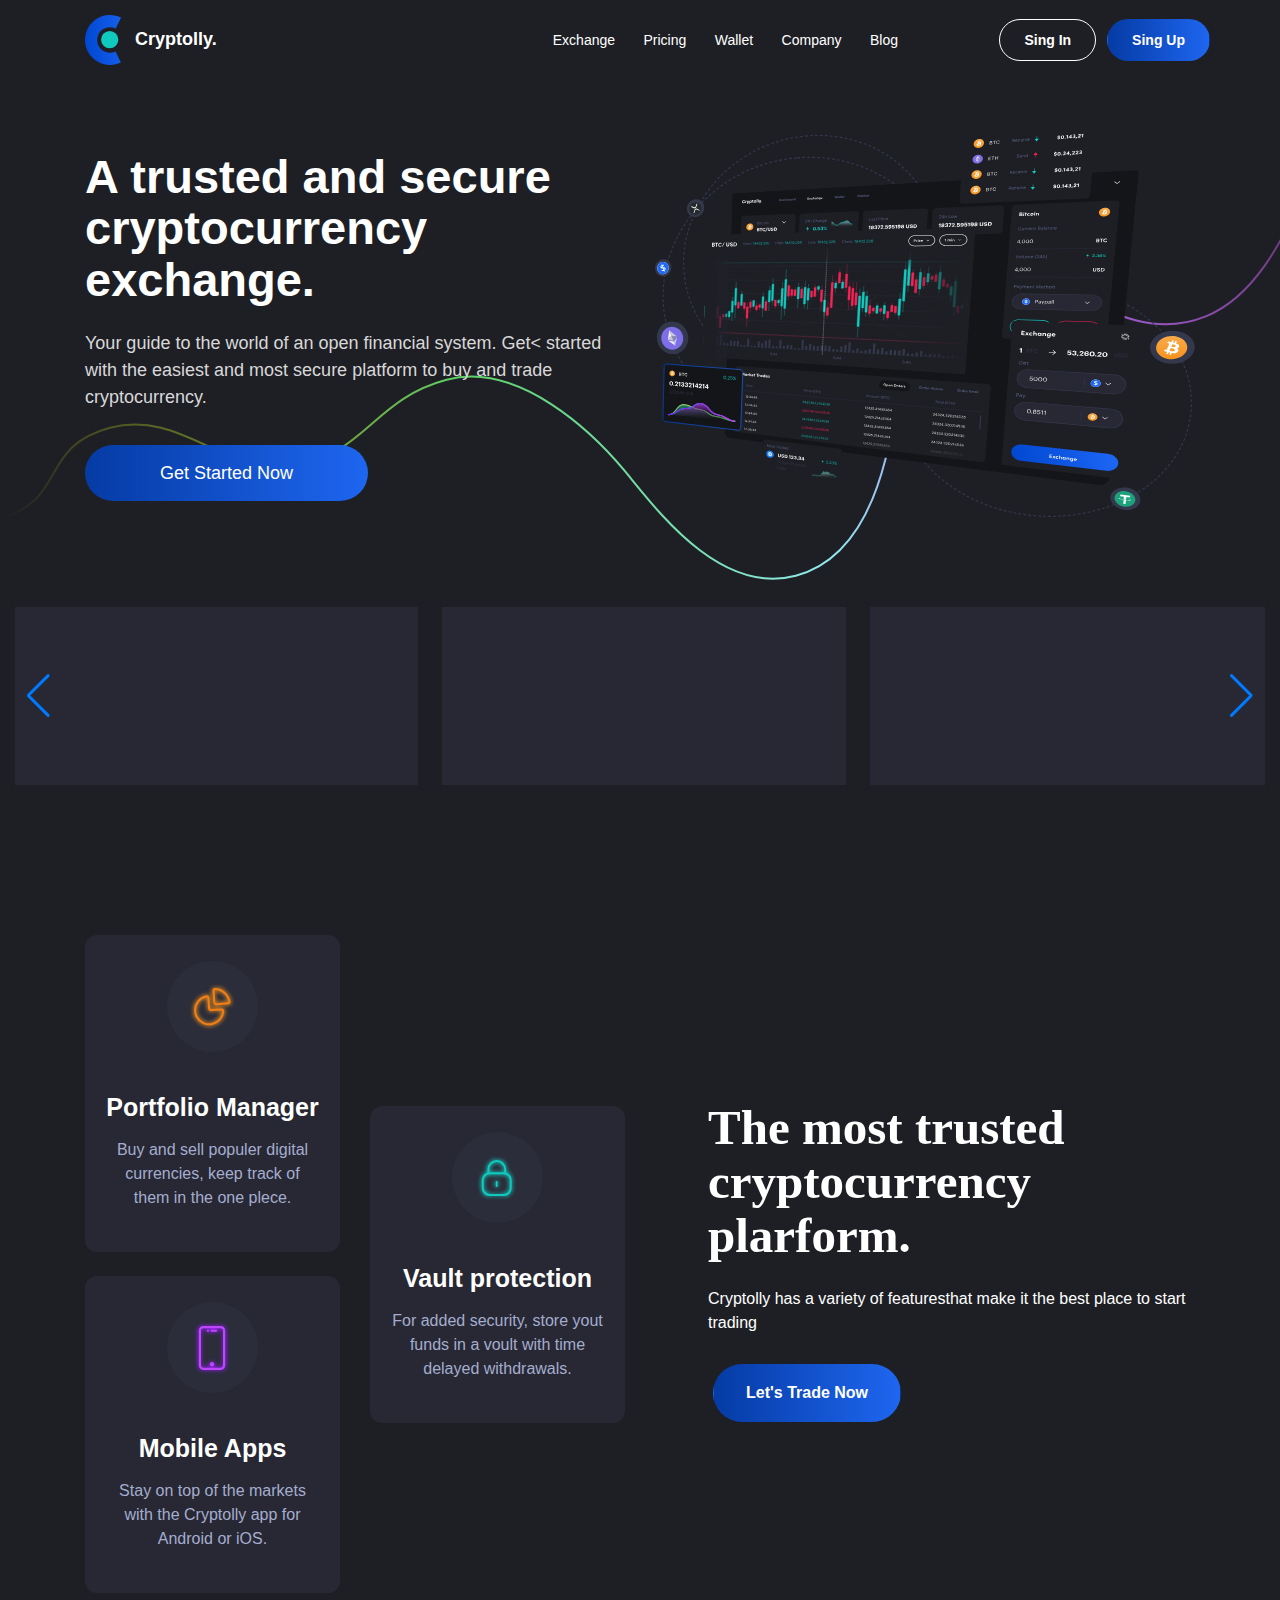
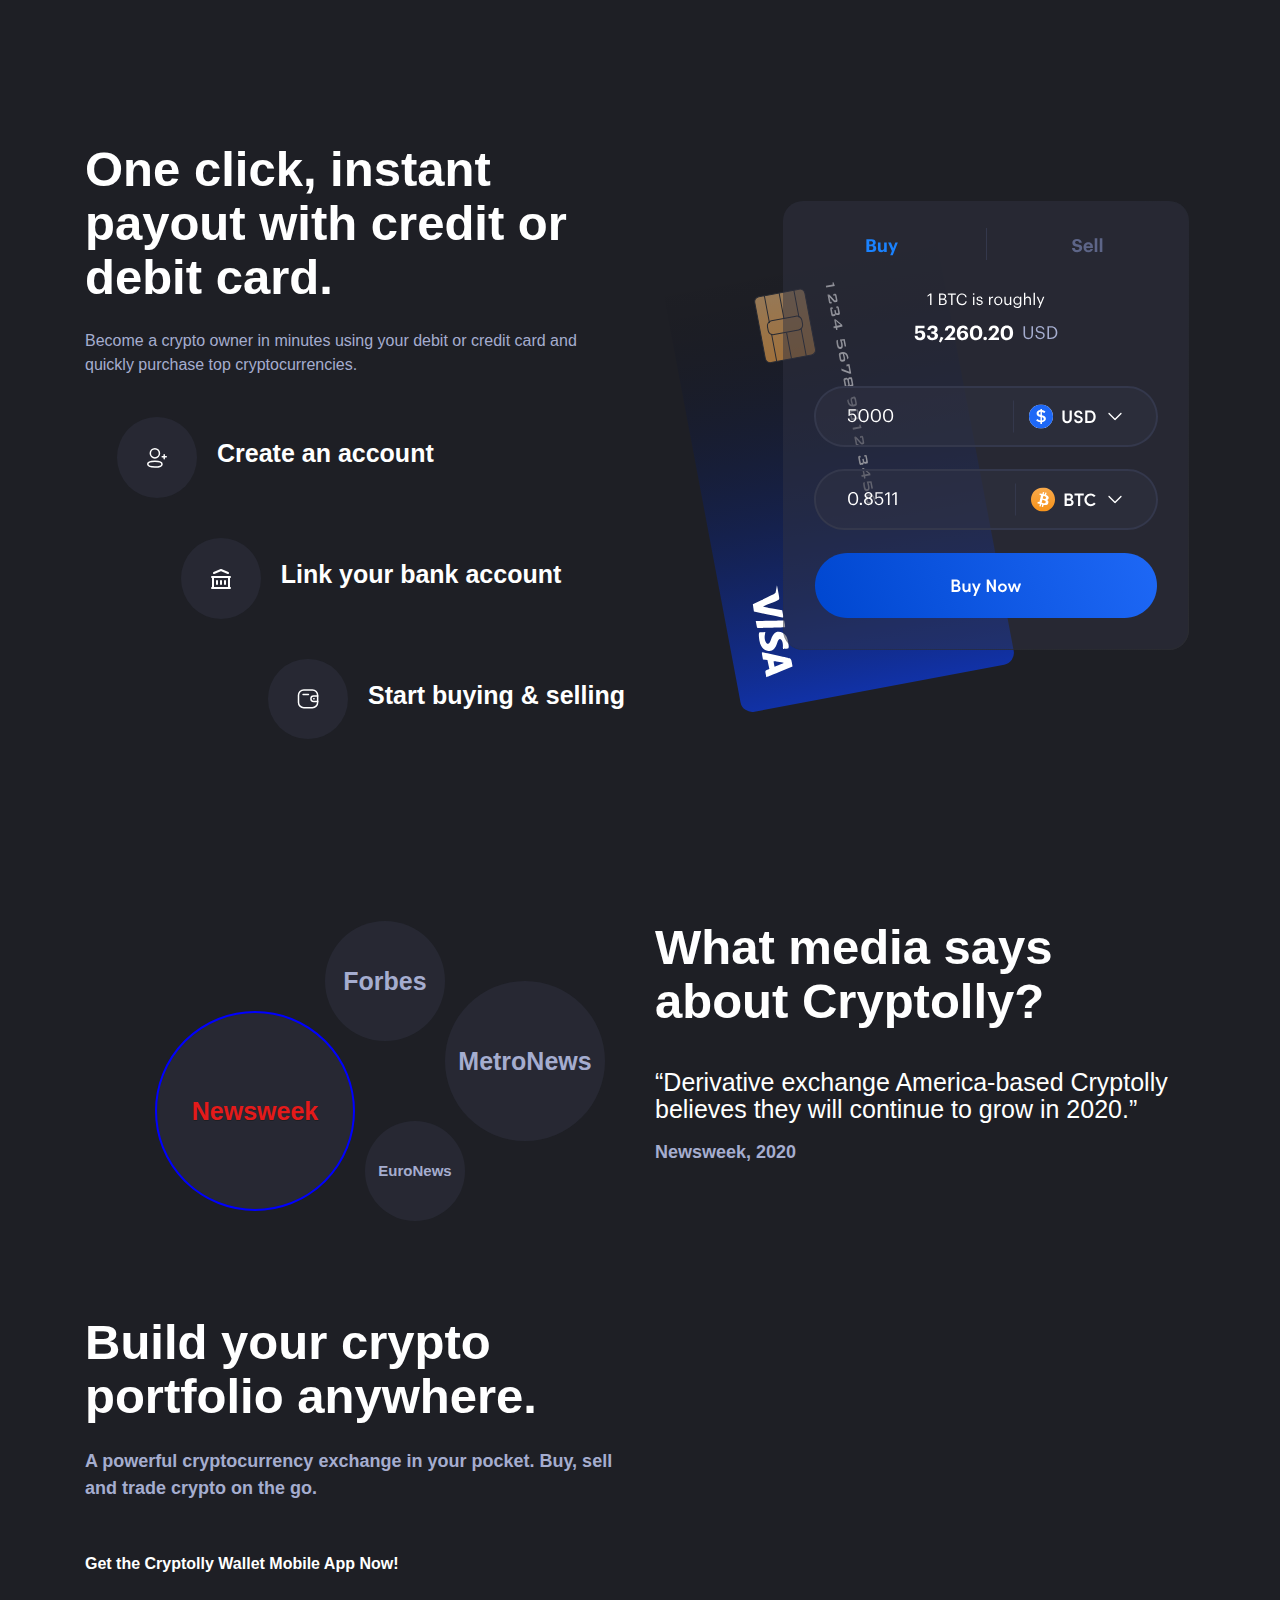
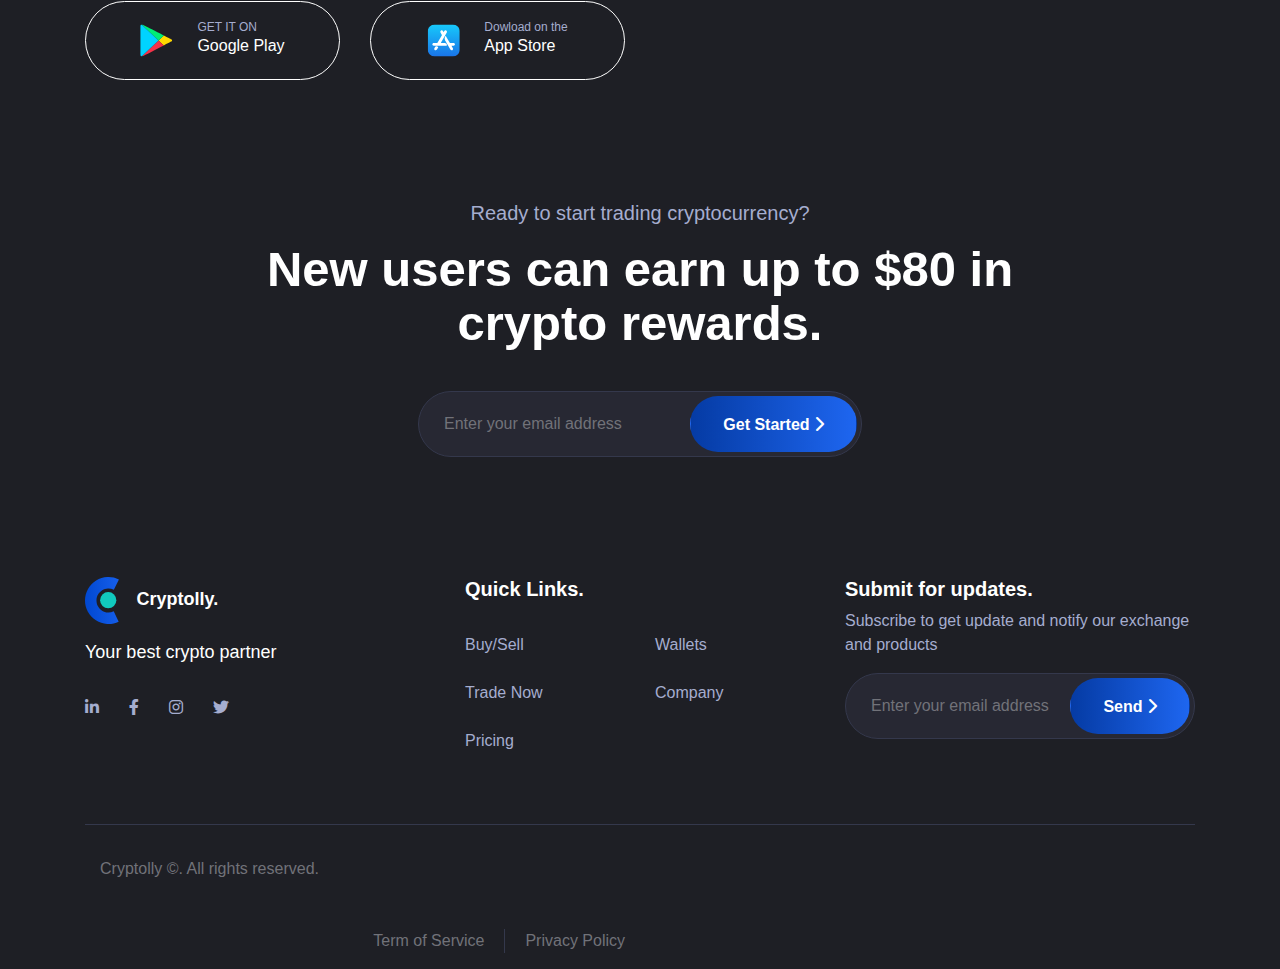
==== commit cf1391d5: "Responsive Update" ====
--- a/index.html
+++ b/index.html
@@ -1,506 +1,517 @@
 <!DOCTYPE html>
 <html lang="en">
-  <head>
-    <meta charset="UTF-8" />
-    <meta http-equiv="X-UA-Compatible" content="IE=edge" />
-    <meta name="viewport" content="width=device-width, initial-scale=1.0" />
-    <title>Exchange Home Page</title>
-    <!-- Bootstrap CDN -->
-    <link
-      rel="stylesheet"
-      href="https://stackpath.bootstrapcdn.com/bootstrap/4.4.1/css/bootstrap.min.css"
-      integrity="sha384-Vkoo8x4CGsO3+Hhxv8T/Q5PaXtkKtu6ug5TOeNV6gBiFeWPGFN9MuhOf23Q9Ifjh"
-      crossorigin="anonymous"
-    />
-    <!-- FONTAWESOME CDN -->
-    <link
-      rel="stylesheet"
-      href="https://cdnjs.cloudflare.com/ajax/libs/font-awesome/6.0.0-beta3/css/all.min.css"
-    />
-    <!-- SWIPER CDN -->
-    <link
-      rel="stylesheet"
-      href="https://unpkg.com/swiper/swiper-bundle.min.css"
-    />
-    <!-- PLUGIN CSS -->
-    <link rel="stylesheet" href="styles/plugin.min.css" />
-    <!-- Styling CSS -->
-    <link rel="stylesheet" href="styles/style.css" />
-    <link rel="stylesheet" href="styles/header/header.css" />
-    <link rel="stylesheet" href="styles/home/home.css" />
-    <link rel="stylesheet" href="styles/footer/footer.css">
-  </head>
-  <body>
-    <!-- Header -->
-    <header class="header">
-      <nav class="nav">
-        <div class="container">
-          <div class="row">
-            <div class="col-12">
-              <div class="row navHead">
-                <div class="col-3 logo">
-                  <a href="/"><img src="./img/logo.svg" /></a>
-                  <a href="/"><span class="text">Cryptolly.</span></a>
-                </div>
-                <div class="col-6 nav-links">
-                  <ul>
-                    <li><a href="exchange.html">Exchange</a></li>
-                    <li><a href="build-creation.html">Pricing</a></li>
-                    <li><a href="build-creation.html">Wallet</a></li>
-                    <li><a href="build-creation.html">Company</a></li>
-                    <li><a href="build-creation.html">Blog</a></li>
-                  </ul>
-                </div>
-                <div class="col-3 login">
-                  <span>
-                    <a href="build-creation.html" class="singIn">Sing In</a>
-                  </span>
-                  <span>
-                    <a href="build-creation.html" class="singUp">Sing Up</a>
-                  </span>
-                </div>
-                <div class="responsiveMenu">
-                  <a href="/"><i class="fas fa-bars"></i></a>
-                </div>
-              </div>
-
-            </div>
-          </div>
-        </div>
-      </nav>
-    </header>
-
-    <!-- Slider -->
-    <section class="homeSlider">
+
+<head>
+  <meta charset="UTF-8" />
+  <meta http-equiv="X-UA-Compatible" content="IE=edge" />
+  <meta name="viewport" content="width=device-width, initial-scale=1.0" />
+  <title>Exchange Home Page</title>
+  <!-- Bootstrap CDN -->
+  <link rel="stylesheet" href="https://stackpath.bootstrapcdn.com/bootstrap/4.4.1/css/bootstrap.min.css"
+    integrity="sha384-Vkoo8x4CGsO3+Hhxv8T/Q5PaXtkKtu6ug5TOeNV6gBiFeWPGFN9MuhOf23Q9Ifjh" crossorigin="anonymous" />
+  <!-- FONTAWESOME CDN -->
+  <link rel="stylesheet" href="https://cdnjs.cloudflare.com/ajax/libs/font-awesome/6.0.0-beta3/css/all.min.css" />
+  <!-- SWIPER CDN -->
+  <link rel="stylesheet" href="https://unpkg.com/swiper/swiper-bundle.min.css" />
+  <!-- PLUGIN CSS -->
+  <link rel="stylesheet" href="styles/plugin.min.css" />
+  <!-- Styling CSS -->
+  <link rel="stylesheet" href="styles/style.css" />
+  <link rel="stylesheet" href="styles/header/header.css" />
+  <link rel="stylesheet" href="styles/home/home.css" />
+  <link rel="stylesheet" href="styles/footer/footer.css">
+</head>
+
+<body>
+  <!-- Header -->
+  <header class="header">
+    <nav class="nav">
       <div class="container">
-        <div class="row rowSlider">
-          <div class="colSlider col-sm-12 col-md-6">
-            <div class="">
-              <h1>A trusted and secure cryptocurrency exchange.</h1>
-              <span class="description">
-                Your guide to the world of an open financial system. Get<br />
-                started with the easiest and most secure platform to buy and<br />
-                trade cryptocurrency.<br />
-              </span>
-              <div class="getStarted-btn">
-                <a href="/" class="getStarted">Get Started Now</a>
-              </div>
-            </div>
-          </div>
-          <div class="colSlider col-sm-12 col-md-6">
-            <img src="./img/frame.svg" alt="" />
-          </div>
-        </div>
-      </div>
-    </section>
-
-    <!-- Swiper -->
-    <section class="homeSwiper">
-      <div class="container-fluid">
         <div class="row">
           <div class="col-12">
-            <div class="swiper mySwiper">
-              <div class="swiper-wrapper">
-                <div class="swiper-slide">
-                  <div class="tradingview-widget-container"></div>
-                  <script
-                    type="text/javascript"
-                    src="https://s3.tradingview.com/external-embedding/embed-widget-mini-symbol-overview.js"
-                    async
-                  >
-                      {
+            <div class="row navHead">
+              <div class="col-3 logo">
+                <a href="/"><img src="./img/logo.svg" /></a>
+                <a href="/"><span class="text">Cryptolly.</span></a>
+              </div>
+              <div class="col-6 nav-links">
+                <ul>
+                  <li><a href="exchange.html">Exchange</a></li>
+                  <li><a href="build-creation.html">Pricing</a></li>
+                  <li><a href="build-creation.html">Wallet</a></li>
+                  <li><a href="build-creation.html">Company</a></li>
+                  <li><a href="build-creation.html">Blog</a></li>
+                </ul>
+              </div>
+              <div class="col-3 login">
+                <span>
+                  <a href="build-creation.html" class="singIn">Sing In</a>
+                </span>
+                <span>
+                  <a href="build-creation.html" class="singUp">Sing Up</a>
+                </span>
+              </div>
+              <div class="responsiveMenu">
+                <div class="responsiveMenu">
+                  <div class="hamburger-menu">
+                    <input id="menu-toggle" type="checkbox" />
+                    <label class="menu-btn" for="menu-toggle">
+                      <span></span>
+                    </label>
+
+                    <ul class="menu__box">
+                      <li class="logo">
+                        <a href="#"><img src="./img/logo.svg" alt="" />
+                          <span class="text">Cryptolly.</span></a>
+                      </li>
+                      <li>
+                        <a class="menu-item" href="javascript:void(0)">Exchange</a>
+                      </li>
+                      <li>
+                        <a class="menu-item" href="javascript:void(0)">Pricing</a>
+                      </li>
+                      <li>
+                        <a class="menu-item" href="javascript:void(0)">Wallet</a>
+                      </li>
+                      <li>
+                        <a class="menu-item" href="javascript:void(0)">Company</a>
+                      </li>
+                      <li>
+                        <a class="menu-item" href="javascript:void(0)">Blog</a>
+                      </li>
+                      <li>
+                        <a class="menu-item" href="javascript:void(0)">Sign In</a>
+                      </li>
+                      <li>
+                        <a class="menu-item" href="javascript:void(0)">Sign Up</a>
+                      </li>
+                    </ul>
+                  </div>
+                </div>
+              </div>
+            </div>
+
+          </div>
+        </div>
+      </div>
+    </nav>
+  </header>
+
+  <!-- Slider -->
+  <section class="homeSlider">
+    <div class="container">
+      <div class="row rowSlider">
+        <div class="colSlider col-sm-12 col-md-6">
+          <div class="">
+            <h1>A trusted and secure cryptocurrency exchange.</h1>
+            <span class="description">
+              Your guide to the world of an open financial system. Get<
+              started with the easiest and most secure platform to buy and
+              trade cryptocurrency.
+            </span>
+            <div class="getStarted-btn">
+              <a href="/" class="getStarted">Get Started Now</a>
+            </div>
+          </div>
+        </div>
+        <div class="colSlider col-sm-12 col-md-6">
+          <img src="./img/frame.svg" alt="" />
+        </div>
+      </div>
+    </div>
+  </section>
+
+  <!-- Swiper -->
+  <section class="homeSwiper">
+    <div class="container-fluid">
+      <div class="row">
+        <div class="col-12">
+          <div class="swiper mySwiper">
+            <div class="swiper-wrapper">
+              <div class="swiper-slide">
+                <div class="tradingview-widget-container"></div>
+                <script type="text/javascript"
+                  src="https://s3.tradingview.com/external-embedding/embed-widget-mini-symbol-overview.js" async>
+                    {
                       "symbol": "COINBASE:BTCUSD",
-                      "width": "100%",
-                      "height": "100%",
-                      "locale": "tr",
-                      "dateRange": "1D",
-                      "colorTheme": "dark",
-                      "trendLineColor": "rgba(41, 98, 255, 1)",
-                      "underLineColor": "rgba(41, 98, 255, 0.3)",
-                      "underLineBottomColor": "rgba(41, 98, 255, 0)",
-                      "isTransparent": false,
-                      "autosize": false,
-                      "largeChartUrl": ""
+                        "width": "100%",
+                          "height": "100%",
+                            "locale": "tr",
+                              "dateRange": "1D",
+                                "colorTheme": "dark",
+                                  "trendLineColor": "rgba(41, 98, 255, 1)",
+                                    "underLineColor": "rgba(41, 98, 255, 0.3)",
+                                      "underLineBottomColor": "rgba(41, 98, 255, 0)",
+                                        "isTransparent": false,
+                                          "autosize": false,
+                                            "largeChartUrl": ""
                     }
                   </script>
-                </div>
-                <div class="swiper-slide">
-                  <div class="tradingview-widget-container"></div>
-                  <script
-                    type="text/javascript"
-                    src="https://s3.tradingview.com/external-embedding/embed-widget-mini-symbol-overview.js"
-                    async
-                  >
-                      {
+              </div>
+              <div class="swiper-slide">
+                <div class="tradingview-widget-container"></div>
+                <script type="text/javascript"
+                  src="https://s3.tradingview.com/external-embedding/embed-widget-mini-symbol-overview.js" async>
+                    {
                       "symbol": "COINBASE:ETHUSD",
-                      "width": "100%",
-                      "height": "100%",
-                      "locale": "tr",
-                      "dateRange": "1D",
-                      "colorTheme": "dark",
-                      "trendLineColor": "rgba(41, 98, 255, 1)",
-                      "underLineColor": "rgba(41, 98, 255, 0.3)",
-                      "underLineBottomColor": "rgba(41, 98, 255, 0)",
-                      "isTransparent": false,
-                      "autosize": true,
-                      "largeChartUrl": ""
+                        "width": "100%",
+                          "height": "100%",
+                            "locale": "tr",
+                              "dateRange": "1D",
+                                "colorTheme": "dark",
+                                  "trendLineColor": "rgba(41, 98, 255, 1)",
+                                    "underLineColor": "rgba(41, 98, 255, 0.3)",
+                                      "underLineBottomColor": "rgba(41, 98, 255, 0)",
+                                        "isTransparent": false,
+                                          "autosize": true,
+                                            "largeChartUrl": ""
                     }
                   </script>
-                </div>
-                <div class="swiper-slide">
-                  <div class="tradingview-widget-container"></div>
-                  <script
-                    type="text/javascript"
-                    src="https://s3.tradingview.com/external-embedding/embed-widget-mini-symbol-overview.js"
-                    async
-                  >
-                      {
+              </div>
+              <div class="swiper-slide">
+                <div class="tradingview-widget-container"></div>
+                <script type="text/javascript"
+                  src="https://s3.tradingview.com/external-embedding/embed-widget-mini-symbol-overview.js" async>
+                    {
                       "symbol": "BINANCEUS:BNBUSD",
-                      "width": "100%",
-                      "height": "100%",
-                      "locale": "tr",
-                      "dateRange": "1D",
-                      "colorTheme": "dark",
-                      "trendLineColor": "rgba(41, 98, 255, 1)",
-                      "underLineColor": "rgba(41, 98, 255, 0.3)",
-                      "underLineBottomColor": "rgba(41, 98, 255, 0)",
-                      "isTransparent": false,
-                      "autosize": true,
-                      "largeChartUrl": ""
+                        "width": "100%",
+                          "height": "100%",
+                            "locale": "tr",
+                              "dateRange": "1D",
+                                "colorTheme": "dark",
+                                  "trendLineColor": "rgba(41, 98, 255, 1)",
+                                    "underLineColor": "rgba(41, 98, 255, 0.3)",
+                                      "underLineBottomColor": "rgba(41, 98, 255, 0)",
+                                        "isTransparent": false,
+                                          "autosize": true,
+                                            "largeChartUrl": ""
                     }
                   </script>
-                </div>
-                <div class="swiper-slide">
-                  <div class="tradingview-widget-container"></div>
-                  <script
-                    type="text/javascript"
-                    src="https://s3.tradingview.com/external-embedding/embed-widget-mini-symbol-overview.js"
-                    async
-                  >
-                      {
+              </div>
+              <div class="swiper-slide">
+                <div class="tradingview-widget-container"></div>
+                <script type="text/javascript"
+                  src="https://s3.tradingview.com/external-embedding/embed-widget-mini-symbol-overview.js" async>
+                    {
                       "symbol": "COINBASE:ALGOUSD",
-                      "width": "100%",
-                      "height": "100%",
-                      "locale": "tr",
-                      "dateRange": "1D",
-                      "colorTheme": "dark",
-                      "trendLineColor": "rgba(41, 98, 255, 1)",
-                      "underLineColor": "rgba(41, 98, 255, 0.3)",
-                      "underLineBottomColor": "rgba(41, 98, 255, 0)",
-                      "isTransparent": false,
-                      "autosize": true,
-                      "largeChartUrl": ""
+                        "width": "100%",
+                          "height": "100%",
+                            "locale": "tr",
+                              "dateRange": "1D",
+                                "colorTheme": "dark",
+                                  "trendLineColor": "rgba(41, 98, 255, 1)",
+                                    "underLineColor": "rgba(41, 98, 255, 0.3)",
+                                      "underLineBottomColor": "rgba(41, 98, 255, 0)",
+                                        "isTransparent": false,
+                                          "autosize": true,
+                                            "largeChartUrl": ""
                     }
                   </script>
-                </div>
-                <div class="swiper-slide">
-                  <div class="tradingview-widget-container"></div>
-                  <script
-                    type="text/javascript"
-                    src="https://s3.tradingview.com/external-embedding/embed-widget-mini-symbol-overview.js"
-                    async
-                  >
-                      {
+              </div>
+              <div class="swiper-slide">
+                <div class="tradingview-widget-container"></div>
+                <script type="text/javascript"
+                  src="https://s3.tradingview.com/external-embedding/embed-widget-mini-symbol-overview.js" async>
+                    {
                       "symbol": "FX:USDTRY",
-                      "width": "100%",
-                      "height": "100%",
-                      "locale": "tr",
-                      "dateRange": "1M",
-                      "colorTheme": "dark",
-                      "trendLineColor": "rgba(41, 98, 255, 1)",
-                      "underLineColor": "rgba(41, 98, 255, 0.3)",
-                      "underLineBottomColor": "rgba(41, 98, 255, 0)",
-                      "isTransparent": false,
-                      "autosize": true,
-                      "largeChartUrl": ""
+                        "width": "100%",
+                          "height": "100%",
+                            "locale": "tr",
+                              "dateRange": "1M",
+                                "colorTheme": "dark",
+                                  "trendLineColor": "rgba(41, 98, 255, 1)",
+                                    "underLineColor": "rgba(41, 98, 255, 0.3)",
+                                      "underLineBottomColor": "rgba(41, 98, 255, 0)",
+                                        "isTransparent": false,
+                                          "autosize": true,
+                                            "largeChartUrl": ""
                     }
                   </script>
-                </div>
-                <div class="swiper-slide">
-                  <div class="tradingview-widget-container"></div>
-                  <script
-                    type="text/javascript"
-                    src="https://s3.tradingview.com/external-embedding/embed-widget-mini-symbol-overview.js"
-                    async
-                  >
-                      {
+              </div>
+              <div class="swiper-slide">
+                <div class="tradingview-widget-container"></div>
+                <script type="text/javascript"
+                  src="https://s3.tradingview.com/external-embedding/embed-widget-mini-symbol-overview.js" async>
+                    {
                       "symbol": "CAPITALCOM:EURTRY",
-                      "width": "100%",
-                      "height": "100%",
-                      "locale": "tr",
-                      "dateRange": "1D",
-                      "colorTheme": "dark",
-                      "trendLineColor": "rgba(41, 98, 255, 1)",
-                      "underLineColor": "rgba(41, 98, 255, 0.3)",
-                      "underLineBottomColor": "rgba(41, 98, 255, 0)",
-                      "isTransparent": false,
-                      "autosize": true,
-                      "largeChartUrl": ""
+                        "width": "100%",
+                          "height": "100%",
+                            "locale": "tr",
+                              "dateRange": "1D",
+                                "colorTheme": "dark",
+                                  "trendLineColor": "rgba(41, 98, 255, 1)",
+                                    "underLineColor": "rgba(41, 98, 255, 0.3)",
+                                      "underLineBottomColor": "rgba(41, 98, 255, 0)",
+                                        "isTransparent": false,
+                                          "autosize": true,
+                                            "largeChartUrl": ""
                     }
                   </script>
+              </div>
+            </div>
+            <div class="swiper-button-next"></div>
+            <div class="swiper-button-prev"></div>
+          </div>
+        </div>
+      </div>
+    </div>
+  </section>
+
+  <!-- Crypto Plarform -->
+  <section class="homePlatform">
+    <div class="container">
+      <div class="row">
+        <div class="col-sm-12 col-md-6 platformBlock">
+          <div class="row">
+            <div class="col-sm-12 col-md-6">
+              <div class="portfolioManager">
+                <img src="./img/portfolio-manager.svg" alt="" />
+                <h2>Portfolio Manager</h2>
+                <p>
+                  Buy and sell populer digital currencies, keep track of them
+                  in the one plece.
+                </p>
+              </div>
+              <div class="mobileApps">
+                <img src="./img/mobile-apps.svg" alt="" />
+                <h2>Mobile Apps</h2>
+                <p>
+                  Stay on top of the markets with the Cryptolly app for
+                  Android or iOS.
+                </p>
+              </div>
+            </div>
+            <div class="col-sm-12 col-md-6 vaultProt">
+              <div class="lastCard">
+                <img src="./img/vault-protection.svg" alt="" />
+                <h2>Vault protection</h2>
+                <p>
+                  For added security, store yout funds in a voult with time
+                  delayed withdrawals.
+                </p>
+              </div>
+            </div>
+          </div>
+        </div>
+        <div class="col-sm-12 col-md-6 explanations">
+          <div class="explanation">
+            <h1>
+              The most trusted cryptocurrency<br />
+              plarform.
+            </h1>
+            <p>
+              Cryptolly has a variety of featuresthat make it the best place
+              to start trading
+            </p>
+            <!-- Button Construction -->
+            <div class="commonButton">
+              <span><a href="/">Let's Trade Now</a></span>
+            </div>
+          </div>
+        </div>
+      </div>
+    </div>
+  </section>
+
+  <!-- Add Card-->
+  <section class="addCard">
+    <div class="container">
+      <div class="row">
+        <div class="col-sm-12 col-md-6">
+          <h1>One click, instant payout with credit or debit card.</h1>
+          <p>
+            Become a crypto owner in minutes using your debit or credit card
+            and quickly purchase top cryptocurrencies.
+          </p>
+          <div class="cardList">
+            <div class="cardIkon">
+              <img src="./img/add-user.svg" alt="" />
+            </div>
+            <h2 class="title">Create an account</h2>
+          </div>
+          <div class="cardList cardList2">
+            <div class="cardIkon">
+              <img src="./img/bank.svg" alt="" />
+            </div>
+            <h2 class="title">Link your bank account</h2>
+          </div>
+          <div class="cardList cardList3">
+            <div class="cardIkon">
+              <img src="./img/wallet.svg" alt="" />
+            </div>
+            <h2 class="title">Start buying & selling</h2>
+          </div>
+        </div>
+        <div class="col-sm-12 col-md-6 buySellCard">
+          <div><img src="./img/Form.svg" alt="" width="100%"></div>
+        </div>
+      </div>
+    </div>
+  </section>
+
+  <!-- News -->
+  <section class="establishment">
+    <div class="container">
+      <div class="row">
+        <div class="col-sm-12 col-md-6">
+          <div class="newsarea">
+            <div class="newsarea1">Forbes</div>
+            <div class="newsarea2">Newsweek</div>
+            <div class="newsarea3">MetroNews</div>
+            <div class="newsarea4">EuroNews</div>
+          </div>
+        </div>
+        <div class="col-sm-12 col-md-6 explanation">
+          <h1>What media says about Cryptolly?</h1>
+          <p>
+            “Derivative exchange America-based Cryptolly believes they will
+            continue to grow in 2020.”
+          </p>
+          <span>Newsweek, 2020</span>
+        </div>
+      </div>
+    </div>
+  </section>
+
+  <!-- Mobile Application-->
+  <section class="mobileApplication">
+    <div class="container">
+      <div class="row main-explanation">
+        <div class="col-sm-12 col-md-6 explanation">
+          <h1>Build your crypto portfolio anywhere.</h1>
+          <p>
+            A powerful cryptocurrency exchange in your pocket. Buy, sell and
+            trade crypto on the go.
+          </p>
+          <h4>Get the Cryptolly Wallet Mobile App Now!</h4>
+          <div class="row">
+            <div class="col-sm-12 col-md-6">
+              <div class="store-btn playStore">
+                <div class="logo">
+                  <img src="./img/playStore.svg" />
                 </div>
-              </div>
-              <div class="swiper-button-next"></div>
-              <div class="swiper-button-prev"></div>
-            </div>
-          </div>
-        </div>
-      </div>
-    </section>
-
-    <!-- Crypto Plarform -->
-    <section class="homePlatform">
-      <div class="container">
-        <div class="row">
-          <div class="col-sm-12 col-md-6">
+                <div class="logoContent">
+                  <p>GET IT ON</p>
+                  <h2>Google Play</h2>
+                </div>
+              </div>
+            </div>
+            <div class="col-sm-12 col-md-6">
+              <div class="store-btn">
+                <div class="logo">
+                  <img src="./img/appStore.svg" />
+                </div>
+                <div class="logoContent">
+                  <p>Dowload on the</p>
+                  <h2>App Store</h2>
+                </div>
+              </div>
+            </div>
+          </div>
+        </div>
+        <div class="col-sm-12 col-md-6 explanation-img">
+          <img src="./img/Phone.svg" alt="" width="100%">
+        </div>
+      </div>
+    </div>
+  </section>
+
+  <!-- Register -->
+  <section class="register">
+    <div class="container">
+      <div class="earnings">
+        <p>Ready to start trading cryptocurrency?</p>
+        <h1>
+          New users can earn up to $80 in<br />
+          crypto rewards.
+        </h1>
+        <div class="email-subs-form">
+          <form action="/" method="POST" name="feedback-form" class="emailForm">
+            <input type="email" placeholder="Enter your email address" name="abone">
+            <button type="submit" name="submit" class="lnk btn-main bg-btn"><span class="circle">Get Started </span> <i
+                class="fas fa-chevron-right fa-icon"></i></button>
+          </form>
+        </div>
+      </div>
+    </div>
+  </section>
+
+  <!-- Footer -->
+  <footer>
+    <div class="container">
+      <div class="row">
+        <div class="col-md-4 col-sm-12 generalSection">
+          <div class="section1">
+            <div class="row1-logo">
+              <a href="/"><img src="./img/logo.svg" /></a>
+              <a href="/"><span class="text">Cryptolly.</span></a>
+            </div>
+            <div class="row1-content">
+              <p>Your best crypto partner</p>
+            </div>
             <div class="row">
-              <div class="col-sm-12 col-md-6">
-                <div class="portfolioManager">
-                  <img src="./img/portfolio-manager.svg" alt="" />
-                  <h2>Portfolio Manager</h2>
-                  <p>
-                    Buy and sell populer digital currencies, keep track of them
-                    in the one plece.
-                  </p>
-                </div>
-                <div class="mobileApps">
-                  <img src="./img/mobile-apps.svg" alt="" />
-                  <h2>Mobile Apps</h2>
-                  <p>
-                    Stay on top of the markets with the Cryptolly app for
-                    Android or iOS.
-                  </p>
-                </div>
-              </div>
-              <div class="col-sm-12 col-md-6 vaultProt">
-                <div class="lastCard">
-                  <img src="./img/vault-protection.svg" alt="" />
-                  <h2>Vault protection</h2>
-                  <p>
-                    For added security, store yout funds in a voult with time
-                    delayed withdrawals.
-                  </p>
-                </div>
-              </div>
-            </div>
-          </div>
-          <div class="col-sm-12 col-md-6 explanations">
-            <div class="explanation">
-              <h1>
-                The most trusted cryptocurrency<br />
-                plarform.
-              </h1>
-              <p>
-                Cryptolly has a variety of featuresthat make it the best place
-                to start trading
-              </p>
-              <!-- Button Construction -->
-              <div class="commonButton">
-                <span><a href="/">Let's Trade Now</a></span>
-              </div>
-            </div>
-          </div>
-        </div>
-      </div>
-    </section>
-
-    <!-- Add Card-->
-    <section class="addCard">
-      <div class="container">
-        <div class="row">
-          <div class="col-sm-12 col-md-6">
-            <h1>One click, instant payout with credit or debit card.</h1>
-            <p>
-              Become a crypto owner in minutes using your debit or credit card
-              and quickly purchase top cryptocurrencies.
-            </p>
-            <div class="cardList">
-              <div class="cardIkon">
-                <img src="./img/add-user.svg" alt="" />
-              </div>
-              <h2 class="title">Create an account</h2>
-            </div>
-            <div class="cardList cardList2">
-              <div class="cardIkon">
-                <img src="./img/bank.svg" alt="" />
-              </div>
-              <h2 class="title">Link your bank account</h2>
-            </div>
-            <div class="cardList cardList3">
-              <div class="cardIkon">
-                <img src="./img/wallet.svg" alt="" />
-              </div>
-              <h2 class="title">Start buying & selling</h2>
-            </div>
-          </div>
-          <div class="col-sm-12 col-md-6 buySellCard">
-            <div><img src="./img/Form.svg" alt="" width="100%"></div>
-          </div>
-        </div>
-      </div>
-    </section>
-
-    <!-- News -->
-    <section class="establishment">
-      <div class="container">
-        <div class="row">
-          <div class="col-sm-12 col-md-6">
-            <div class="newsarea">
-              <div class="newsarea1">Forbes</div>
-              <div class="newsarea2">Newsweek</div>
-              <div class="newsarea3">MetroNews</div>
-              <div class="newsarea4">EuroNews</div>
-            </div>
-          </div>
-          <div class="col-sm-12 col-md-6 explanation">
-            <h1>What media says about Cryptolly?</h1>
-            <p>
-              “Derivative exchange America-based Cryptolly believes they will
-              continue to grow in 2020.”
-            </p>
-            <span>Newsweek, 2020</span>
-          </div>
-        </div>
-      </div>
-    </section>
-
-    <!-- Mobile Application-->
-    <section class="mobileApplication">
-      <div class="container">
-        <div class="row main-explanation">
-          <div class="col-sm-12 col-md-6 explanation">
-            <h1>Build your crypto portfolio anywhere.</h1>
-            <p>
-              A powerful cryptocurrency exchange in your pocket. Buy, sell and
-              trade crypto on the go.
-            </p>
-            <h4>Get the Cryptolly Wallet Mobile App Now!</h4>
+              <div class="col-12 row1-media">
+                <a href="/"><i class="fab fa-linkedin-in"></i></a>
+                <a href="/"><i class="fab fa-facebook-f"></i></a>
+                <a href="/"><i class="fab fa-instagram"></i></a>
+                <a href="/"><i class="fab fa-twitter"></i></a>
+              </div>
+            </div>
+
+          </div>
+        </div>
+        <div class="col-md-4 col-sm-12 generalSection">
+          <div class="section2">
+            <div class="row2-title">
+              <h2>Quick Links.</h2>
+            </div>
             <div class="row">
-              <div class="col-6">
-                <div class="store-btn playStore">
-                  <div class="logo">
-                    <img src="./img/playStore.svg" />
-                  </div>
-                  <div class="logoContent">
-                    <p>GET IT ON</p>
-                    <h2>Google Play</h2>
-                  </div>
-                </div>
-              </div>
-              <div class="col-6">
-                <div class="store-btn">
-                  <div class="logo">
-                    <img src="./img/appStore.svg" />
-                  </div>
-                  <div class="logoContent">
-                    <p>Dowload on the</p>
-                    <h2>App Store</h2>
-                  </div>
-                </div>
-              </div>
-            </div>
-          </div>
-          <div class="col-sm-12 col-md-6 explanation-img">
-            <img src="./img/Phone.svg" alt="" width="100%">
-          </div>
-        </div>
-      </div>
-    </section>
-
-    <!-- Register -->
-    <section class="register">
-      <div class="container">
-        <div class="earnings">
-          <p>Ready to start trading cryptocurrency?</p>
-          <h1>
-            New users can earn up to $80 in<br />
-            crypto rewards.
-          </h1>
-          <div class="email-subs-form">
-            <form action="/" method="POST" name="feedback-form" class="emailForm">
-              <input type="email" placeholder="Enter your email address" name="abone">
-              <button type="submit" name="submit" class="lnk btn-main bg-btn"><span class="circle">Get Started </span> <i class="fas fa-chevron-right fa-icon"></i></button>
-            </form>
-          </div>
-        </div>
-      </div>
-    </section>
-
-    <!-- Footer -->
-    <footer>
-      <div class="container">
-        <div class="row">
-          <div class="col-md-4 col-sm-12">
-            <div class="row1">
-              <div class="row1-logo">
-                <a href="/"><img src="./img/logo.svg" /></a>
-                <a href="/"><span class="text">Cryptolly.</span></a>
-              </div>
-              <div class="row1-content">
-              <p>Your best crypto partner</p>
-              </div>
-              <div class="row">
-                <div class="col-12 row1-media">
-                  <a href="/"><i class="fab fa-linkedin-in"></i></a>
-                  <a href="/"><i class="fab fa-facebook-f"></i></a>
-                  <a href="/"><i class="fab fa-instagram"></i></a>
-                  <a href="/"><i class="fab fa-twitter"></i></a>
-                </div>
-              </div>   
-              
-            </div>
-          </div>
-          <div class="col-md-4 col-sm-12">
-            <div class="row2">
-              <div class="row2-title">
-                <h2>Quick Links.</h2>
-              </div>
-              <div class="row">
-                <div class="col-6 row2-content">
-                  <ul>
-                    <li><a href="/">Buy/Sell</a></li>
-                    <li><a href="/">Trade Now</a></li>
-                    <li><a href="/">Pricing</a></li> 
-                  </ul>
-                </div>
-                <div class="col-6 row2-content">
-                  <ul>
-                    <li><a href="/">Wallets</a></li>
-                    <li><a href="/">Company</a></li>
-                  </ul>
-                </div>
-              </div>
-            </div>
-          </div>
-          <div class="col-md-4 col-sm-12">
-            <div class="row3">
-              <h2>Submit for updates.</h2>
-              <p>Subscribe to get update and notify our exchange and products</p>
-              <!-- Email Construction -->
-              <div class="email-subs-form">
-                <form action="/" method="POST" name="feedback-form" class="emailForm">
-                  <input type="email" placeholder="Enter your email address" name="abone">
-                  <button type="submit" name="submit" class="btn-main bg-btn"><span class="footer-btn">Send </span><i class="fas fa-chevron-right fa-icon"></i><span class="circle"></span></button>
-                </form>
-              </div>
-            </div>
-          </div>
-        </div>
-      </div>
-      <div class="container">
-        <div class="row row4">
-          <div class="col-sm-12 col-md-6">
-            <p>Cryptolly ©. All rights reserved.</p>
-          </div>
-          <div class="col-sm-12 col-md-6 row4-right">
-            <p class="row4-1">Term of Service</p>
-            <p>Privacy Policy</p>
-          </div>
-        </div>
-      </div>
-    </footer>
-   
-    <!-- <div class="container marketCap">
+              <div class="col-6 row2-content">
+                <ul>
+                  <li><a href="/">Buy/Sell</a></li>
+                  <li><a href="/">Trade Now</a></li>
+                  <li><a href="/">Pricing</a></li>
+                </ul>
+              </div>
+              <div class="col-6 row2-content">
+                <ul>
+                  <li><a href="/">Wallets</a></li>
+                  <li><a href="/">Company</a></li>
+                </ul>
+              </div>
+            </div>
+          </div>
+        </div>
+        <div class="col-md-4 col-sm-12 generalSection">
+          <div class="section3">
+            <h2>Submit for updates.</h2>
+            <p>Subscribe to get update and notify our exchange and products</p>
+            <!-- Email Construction -->
+            <div class="email-subs-form">
+              <form action="/" method="POST" name="feedback-form" class="emailForm">
+                <input type="email" placeholder="Enter your email address" name="abone">
+                <button type="submit" name="submit" class="btn-main bg-btn"><span class="footer-btn">Send </span><i
+                    class="fas fa-chevron-right fa-icon"></i><span class="circle"></span></button>
+              </form>
+            </div>
+          </div>
+        </div>
+      </div>
+    </div>
+    <div class="container">
+      <div class="section4">
+        <div class="col-sm-12 col-md-6 section4-leftBottom">
+          <p>Cryptolly ©. All rights reserved.</p>
+        </div>
+        <div class="col-sm-12 col-md-6 section4-rightTop">
+          <p class="row4-1">Term of Service</p>
+          <p>Privacy Policy</p>
+        </div>
+      </div>
+    </div>
+  </footer>
+
+  <!-- <div class="container marketCap">
       <div class="row">
         <div class="col-12">
           <div class="tradingview-widget-container">
@@ -532,19 +543,17 @@
       </div>
     </div> -->
 
-    <!-- Swiper JS -->
-    <script src="https://unpkg.com/swiper/swiper-bundle.min.js"></script>
-
-    <!-- Javascript -->
-    <script src="javascript/home.js"></script>
-    <script src="javascript/javascript.js"></script>
-    <!-- WOW AND TILT -->
-    <script src="javascript/wow-and-tilt.js"></script>
-    <!-- JQUERY CDN -->
-    <script
-      src="https://code.jquery.com/jquery-3.6.0.min.js"
-      integrity="sha256-/xUj+3OJU5yExlq6GSYGSHk7tPXikynS7ogEvDej/m4="
-      crossorigin="anonymous"
-    ></script>
-  </body>
-</html>
+  <!-- Swiper JS -->
+  <script src="https://unpkg.com/swiper/swiper-bundle.min.js"></script>
+
+  <!-- Javascript -->
+  <script src="javascript/home.js"></script>
+  <script src="javascript/javascript.js"></script>
+  <!-- WOW AND TILT -->
+  <script src="javascript/wow-and-tilt.js"></script>
+  <!-- JQUERY CDN -->
+  <script src="https://code.jquery.com/jquery-3.6.0.min.js"
+    integrity="sha256-/xUj+3OJU5yExlq6GSYGSHk7tPXikynS7ogEvDej/m4=" crossorigin="anonymous"></script>
+</body>
+
+</html>--- a/styles/header/header.css
+++ b/styles/header/header.css
@@ -10,22 +10,49 @@
   position: relative;
   z-index: 3;
 }
+
 .header .nav {
-  display: flex;
-  justify-content: space-between;
-  align-items: center;
-  align-content: center;
+  display: -webkit-box;
+  display: -ms-flexbox;
+  display: flex;
+  -webkit-box-pack: justify;
+      -ms-flex-pack: justify;
+          justify-content: space-between;
+  -webkit-box-align: center;
+      -ms-flex-align: center;
+          align-items: center;
+  -ms-flex-line-pack: center;
+      align-content: center;
   padding: 15px 0;
 }
+
 .header .nav .navHead {
-  display: flex;
-  justify-content: center;
-  align-items: center;
-  align-content: center;
-}
+  display: -webkit-box;
+  display: -ms-flexbox;
+  display: flex;
+  -webkit-box-pack: center;
+      -ms-flex-pack: center;
+          justify-content: center;
+  -webkit-box-align: center;
+      -ms-flex-align: center;
+          align-items: center;
+  -ms-flex-line-pack: center;
+      align-content: center;
+}
+
+.header .nav .navHead .logo {
+  display: -webkit-box;
+  display: -ms-flexbox;
+  display: flex;
+  -webkit-box-align: center;
+      -ms-flex-align: center;
+          align-items: center;
+}
+
 .header .nav .navHead .logo img {
   width: 50px;
 }
+
 .header .nav .navHead .logo .text {
   color: var(--grey0);
   font-family: "Sora", sans-serif;
@@ -34,20 +61,26 @@
   font-size: 18px;
   line-height: 23px;
 }
+
 .header .nav .navHead .nav-links {
-  flex: 1;
+  -webkit-box-flex: 1;
+      -ms-flex: 1;
+          flex: 1;
   text-align: right;
 }
+
 .header .nav .navHead .nav-links ul {
   margin: 0;
   padding: 0;
 }
+
 .header .nav .navHead .nav-links ul li {
   list-style: none;
   display: inline-block;
   padding: 8px 12px;
   position: relative;
 }
+
 .header .nav .navHead .nav-links ul li a {
   font-family: "Roboto", sans-serif;
   color: var(--grey0);
@@ -56,18 +89,26 @@
   font-weight: 500;
   font-size: 14px;
   line-height: 22px;
+  -webkit-transition: 0.5s;
   transition: 0.5s;
 }
+
 .header .nav .navHead .nav-links ul li a:hover {
   color: var(--royalPrime);
 }
+
 .header .nav .navHead .login {
   text-decoration: none;
-  display: flex;
-  justify-content: flex-end;
+  display: -webkit-box;
+  display: -ms-flexbox;
+  display: flex;
+  -webkit-box-pack: end;
+      -ms-flex-pack: end;
+          justify-content: flex-end;
   padding: 0;
   margin: 0;
 }
+
 .header .nav .navHead .login a {
   font-family: "Sofia Pro", sans-serif;
   color: var(--grey0);
@@ -76,26 +117,32 @@
   font-size: 14px;
   line-height: 22px;
 }
+
 .header .nav .navHead .login .singIn {
   border: 1px solid var(--grey0);
   padding: 12px 24px 12px 24px;
   border-radius: 100px;
+  -webkit-transition: 1s;
   transition: 1s;
   margin-right: 11px;
 }
+
 .header .nav .navHead .login .singIn:hover {
   text-decoration: none;
   background: var(--royalBlue);
   padding: 12px 24px 12px 24px;
   border-radius: 30px;
 }
+
 .header .nav .navHead .login .singUp {
   background: var(--royalBlue);
   padding: 12px 24px 12px 24px;
   border-radius: 100px;
+  -webkit-transition: 0.5s;
   transition: 0.5s;
   border: 1px solid transparent;
 }
+
 .header .nav .navHead .login .singUp:hover {
   text-decoration: none;
   background-color: #383a45;
@@ -104,6 +151,7 @@
   color: var(--grey0);
   border: 1px solid var(--grey0);
 }
+
 @media only screen and (max-width: 992px) {
   .header .nav-links {
     display: none;
@@ -118,6 +166,7 @@
     display: none;
   }
 }
+
 @media only screen and (min-width: 993px) {
   .header .responsiveMenu {
     display: none;
@@ -126,27 +175,40 @@
 
 @media screen and (max-width: 992px) {
   .header .nav .navHead {
-    justify-content: space-between;
-  }
-
+    -webkit-box-pack: justify;
+        -ms-flex-pack: justify;
+            justify-content: space-between;
+  }
   .responsiveMenu {
     margin-right: 25px;
   }
 }
+
 #menu-toggle {
   opacity: 0;
 }
+
+#menu-toggle:checked ~ .menu-btn {
+  margin-right: 25px;
+}
+
 #menu-toggle:checked ~ .menu-btn > span {
-  transform: rotate(45deg);
-}
+  -webkit-transform: rotate(45deg);
+          transform: rotate(45deg);
+}
+
 #menu-toggle:checked ~ .menu-btn > span::before {
   top: 0;
-  transform: rotate(0);
-}
+  -webkit-transform: rotate(0);
+          transform: rotate(0);
+}
+
 #menu-toggle:checked ~ .menu-btn > span::after {
   top: 0;
-  transform: rotate(90deg);
-}
+  -webkit-transform: rotate(90deg);
+          transform: rotate(90deg);
+}
+
 #menu-toggle:checked ~ .menu__box {
   visibility: visible;
   left: 0;
@@ -154,8 +216,12 @@
 }
 
 .menu-btn {
-  display: flex;
-  align-items: center;
+  display: -webkit-box;
+  display: -ms-flexbox;
+  display: flex;
+  -webkit-box-align: center;
+      -ms-flex-align: center;
+          align-items: center;
   position: absolute;
   right: 10px;
   top: 20px;
@@ -164,31 +230,37 @@
   cursor: pointer;
   z-index: 1;
 }
+
 .menu-btn > span {
   display: block;
   position: absolute;
   width: 100%;
   height: 2px;
   background: var(--grey0);
-  transition-duration: 0.25s;
-}
+  -webkit-transition-duration: 0.25s;
+          transition-duration: 0.25s;
+}
+
 .menu-btn > span::before {
   display: block;
   position: absolute;
   width: 100%;
   height: 2px;
   background: var(--grey0);
-  transition-duration: 0.25s;
+  -webkit-transition-duration: 0.25s;
+          transition-duration: 0.25s;
   content: "";
   top: -8px;
 }
+
 .menu-btn > span::after {
   display: block;
   position: absolute;
   width: 100%;
   height: 2px;
   background: var(--grey0);
-  transition-duration: 0.25s;
+  -webkit-transition-duration: 0.25s;
+          transition-duration: 0.25s;
   content: "";
   top: 8px;
 }
@@ -205,9 +277,12 @@
   padding: 80px 0;
   list-style: none;
   background-color: #ffffff;
-  box-shadow: 1px 0px 6px rgba(0, 0, 0, 0.2);
-  transition-duration: 0.25s;
-}
+  -webkit-box-shadow: 1px 0px 6px rgba(0, 0, 0, 0.2);
+          box-shadow: 1px 0px 6px rgba(0, 0, 0, 0.2);
+  -webkit-transition-duration: 0.25s;
+          transition-duration: 0.25s;
+}
+
 .menu__box .logo {
   position: absolute;
   top: 24px;
@@ -222,11 +297,14 @@
   font-size: 20px;
   font-weight: 600;
   text-decoration: none;
-  transition-duration: 0.25s;
-}
+  -webkit-transition-duration: 0.25s;
+          transition-duration: 0.25s;
+}
+
 .menu-item:hover {
   background: var(--grey100);
   color: #fff;
   text-decoration: none;
   outline: 0;
-}/*# sourceMappingURL=header.css.map */+}
+/*# sourceMappingURL=header.css.map */--- a/styles/home/home.css
+++ b/styles/home/home.css
@@ -4,6 +4,7 @@
   color: var(--grey0);
   position: relative;
 }
+
 .homeSlider::before {
   content: "";
   background-image: url(../../img/line.svg);
@@ -15,14 +16,23 @@
   left: 0;
   right: 0;
 }
+
 .homeSlider .rowSlider {
   padding: 40px 0;
 }
+
 .homeSlider .rowSlider .colSlider {
-  display: flex;
-  justify-content: center;
-  align-items: center;
-}
+  display: -webkit-box;
+  display: -ms-flexbox;
+  display: flex;
+  -webkit-box-pack: center;
+      -ms-flex-pack: center;
+          justify-content: center;
+  -webkit-box-align: center;
+      -ms-flex-align: center;
+          align-items: center;
+}
+
 .homeSlider .rowSlider .colSlider h1 {
   font-family: "Sofia Pro", sans-serif;
   font-style: normal;
@@ -31,6 +41,7 @@
   line-height: 110%;
   margin-bottom: 24px;
 }
+
 .homeSlider .rowSlider .colSlider .description {
   color: var(--gray);
   font-style: normal;
@@ -38,9 +49,11 @@
   font-size: 18px;
   line-height: 27px;
 }
+
 .homeSlider .rowSlider .colSlider .getStarted-btn {
   margin-top: 48px;
 }
+
 .homeSlider .rowSlider .colSlider .getStarted-btn .getStarted {
   text-decoration: none;
   color: var(--grey0);
@@ -49,8 +62,10 @@
   font-size: 18px;
   line-height: 28px;
   background: var(--royalBlue);
+  -webkit-transition: 2s;
   transition: 2s;
 }
+
 .homeSlider .rowSlider img {
   width: 100%;
 }
@@ -60,10 +75,12 @@
   background: var(--grey100);
   margin-top: 50px;
 }
+
 .homeSwiper .swiper {
   width: 100%;
   height: 100%;
 }
+
 .homeSwiper .swiper .swiper-slide {
   width: 346px;
   height: 178px;
@@ -73,11 +90,18 @@
   -webkit-backdrop-filter: blur(4px);
           backdrop-filter: blur(4px);
   color: var(--grey0);
-  display: flex;
-  justify-content: center;
-  align-items: center;
+  display: -webkit-box;
+  display: -ms-flexbox;
+  display: flex;
+  -webkit-box-pack: center;
+      -ms-flex-pack: center;
+          justify-content: center;
+  -webkit-box-align: center;
+      -ms-flex-align: center;
+          align-items: center;
   margin-right: 24px !important;
 }
+
 .homeSwiper .swiper .swiper-slide img {
   display: block;
   width: 100%;
@@ -85,6 +109,7 @@
   -o-object-fit: cover;
      object-fit: cover;
 }
+
 .homeSwiper .swiper .swiper-scrollbar {
   position: absolute;
   left: 0;
@@ -111,26 +136,45 @@
   margin-top: 150px;
   margin-bottom: 150px;
 }
+
 .homePlatform .portfolioManager {
+  display: -webkit-box;
+  display: -ms-flexbox;
   display: flex;
   background-color: var(--baseDarkTransparent);
   border-radius: 12px;
-  justify-content: center;
-  align-items: center;
-  flex-direction: column;
-  justify-content: space-evenly;
+  -webkit-box-pack: center;
+      -ms-flex-pack: center;
+          justify-content: center;
+  -webkit-box-align: center;
+      -ms-flex-align: center;
+          align-items: center;
+  -webkit-box-orient: vertical;
+  -webkit-box-direction: normal;
+      -ms-flex-direction: column;
+          flex-direction: column;
+  -webkit-box-pack: space-evenly;
+      -ms-flex-pack: space-evenly;
+          justify-content: space-evenly;
   margin-bottom: 24px;
   padding: 25px 20px;
   border: 1px solid transparent;
+  -webkit-transition: 1s;
   transition: 1s;
 }
+
 .homePlatform .portfolioManager:hover {
   cursor: pointer;
-  box-shadow: 3px 3px 2px #F27F16, 0 0 25px #F27F16, 0 0 5px #F27F16;
-}
+  -webkit-box-shadow: 3px 3px 2px #F27F16, 0 0 25px #F27F16,+ 0 0 5px #F27F16;
+          box-shadow: 3px 3px 2px #F27F16, 0 0 25px #F27F16,+ 0 0 5px #F27F16;
+}
+
 .homePlatform .portfolioManager img {
   margin-bottom: 40px;
 }
+
 .homePlatform .portfolioManager h2 {
   font-family: "Sofia Pro", sans-serif;
   font-style: normal;
@@ -141,6 +185,7 @@
   margin-bottom: 16px;
   text-align: center;
 }
+
 .homePlatform .portfolioManager p {
   font-style: normal;
   font-weight: normal;
@@ -149,25 +194,44 @@
   color: var(--grey40);
   text-align: center;
 }
+
 .homePlatform .mobileApps {
+  display: -webkit-box;
+  display: -ms-flexbox;
   display: flex;
   padding: 25px 20px;
   background-color: var(--baseDarkTransparent);
   border-radius: 12px;
-  justify-content: center;
-  align-items: center;
-  flex-direction: column;
-  justify-content: space-evenly;
+  -webkit-box-pack: center;
+      -ms-flex-pack: center;
+          justify-content: center;
+  -webkit-box-align: center;
+      -ms-flex-align: center;
+          align-items: center;
+  -webkit-box-orient: vertical;
+  -webkit-box-direction: normal;
+      -ms-flex-direction: column;
+          flex-direction: column;
+  -webkit-box-pack: space-evenly;
+      -ms-flex-pack: space-evenly;
+          justify-content: space-evenly;
   border: 1px solid transparent;
+  -webkit-transition: 1s;
   transition: 1s;
 }
+
 .homePlatform .mobileApps:hover {
-  box-shadow: 3px 3px 2px #BD47FB, 0 0 25px #BD47FB, 0 0 5px #BD47FB;
+  -webkit-box-shadow: 3px 3px 2px #BD47FB, 0 0 25px #BD47FB,+ 0 0 5px #BD47FB;
+          box-shadow: 3px 3px 2px #BD47FB, 0 0 25px #BD47FB,+ 0 0 5px #BD47FB;
   cursor: pointer;
 }
+
 .homePlatform .mobileApps img {
   margin-bottom: 40px;
 }
+
 .homePlatform .mobileApps h2 {
   font-family: "Sofia Pro", sans-serif;
   font-style: normal;
@@ -177,6 +241,7 @@
   color: white;
   margin-bottom: 16px;
 }
+
 .homePlatform .mobileApps p {
   font-style: normal;
   font-weight: normal;
@@ -185,30 +250,54 @@
   color: var(--grey40);
   text-align: center;
 }
+
 .homePlatform .vaultProt {
-  display: flex;
-  justify-content: center;
-  align-items: center;
+  display: -webkit-box;
+  display: -ms-flexbox;
+  display: flex;
+  -webkit-box-pack: center;
+      -ms-flex-pack: center;
+          justify-content: center;
+  -webkit-box-align: center;
+      -ms-flex-align: center;
+          align-items: center;
   text-align: center;
 }
+
 .homePlatform .vaultProt .lastCard {
   padding: 25px 20px;
+  display: -webkit-box;
+  display: -ms-flexbox;
   display: flex;
   background-color: var(--baseDarkTransparent);
   border-radius: 12px;
-  justify-content: center;
-  align-items: center;
-  flex-direction: column;
+  -webkit-box-pack: center;
+      -ms-flex-pack: center;
+          justify-content: center;
+  -webkit-box-align: center;
+      -ms-flex-align: center;
+          align-items: center;
+  -webkit-box-orient: vertical;
+  -webkit-box-direction: normal;
+      -ms-flex-direction: column;
+          flex-direction: column;
   border: 1px solid transparent;
+  -webkit-transition: 1s;
   transition: 1s;
 }
+
 .homePlatform .vaultProt .lastCard:hover {
-  box-shadow: 3px 3px 2px #11CABE, 0 0 25px #11CABE, 0 0 5px #11CABE;
+  -webkit-box-shadow: 3px 3px 2px #11CABE, 0 0 25px #11CABE,+ 0 0 5px #11CABE;
+          box-shadow: 3px 3px 2px #11CABE, 0 0 25px #11CABE,+ 0 0 5px #11CABE;
   cursor: pointer;
 }
+
 .homePlatform .vaultProt .lastCard img {
   margin-bottom: 40px;
 }
+
 .homePlatform .vaultProt .lastCard h2 {
   font-family: "Sofia Pro", sans-serif;
   font-style: normal;
@@ -218,6 +307,7 @@
   color: white;
   margin-bottom: 16px;
 }
+
 .homePlatform .vaultProt .lastCard p {
   font-style: normal;
   font-weight: normal;
@@ -226,19 +316,40 @@
   color: var(--grey40);
   text-align: center;
 }
+
 .homePlatform .explanations {
-  display: flex;
-  justify-content: center;
-  align-items: start;
-  flex-direction: column;
+  display: -webkit-box;
+  display: -ms-flexbox;
+  display: flex;
+  -webkit-box-pack: center;
+      -ms-flex-pack: center;
+          justify-content: center;
+  -webkit-box-align: start;
+      -ms-flex-align: start;
+          align-items: start;
+  -webkit-box-orient: vertical;
+  -webkit-box-direction: normal;
+      -ms-flex-direction: column;
+          flex-direction: column;
   padding-left: 68px;
 }
+
 .homePlatform .explanations .explanation {
-  display: flex;
-  justify-content: center;
-  align-items: start;
-  flex-direction: column;
-}
+  display: -webkit-box;
+  display: -ms-flexbox;
+  display: flex;
+  -webkit-box-pack: center;
+      -ms-flex-pack: center;
+          justify-content: center;
+  -webkit-box-align: start;
+      -ms-flex-align: start;
+          align-items: start;
+  -webkit-box-orient: vertical;
+  -webkit-box-direction: normal;
+      -ms-flex-direction: column;
+          flex-direction: column;
+}
+
 .homePlatform .explanations .explanation h1 {
   font-family: "Sofia Pro", sans-serif;
   font-style: normal;
@@ -254,6 +365,7 @@
   line-height: 110%;
   margin-bottom: 24px;
 }
+
 .homePlatform .explanations .explanation p {
   font-style: normal;
   font-weight: normal;
@@ -262,11 +374,20 @@
   color: white;
   margin-bottom: 24px;
 }
+
 .homePlatform .explanations .explanation .explanation-btn {
-  display: flex;
-  flex-direction: row;
-  align-items: center;
-}
+  display: -webkit-box;
+  display: -ms-flexbox;
+  display: flex;
+  -webkit-box-orient: horizontal;
+  -webkit-box-direction: normal;
+      -ms-flex-direction: row;
+          flex-direction: row;
+  -webkit-box-align: center;
+      -ms-flex-align: center;
+          align-items: center;
+}
+
 .homePlatform .explanations .explanation .explanation-btn span {
   padding: 16px 32px;
   background: var(--royalBlue);
@@ -277,14 +398,18 @@
   font-size: 16px;
   line-height: 160%;
   border: 1px solid transparent;
+  -webkit-transition: 1s;
   transition: 1s;
 }
+
 .homePlatform .explanations .explanation .explanation-btn span:hover {
   border: 1px solid var(--grey0);
 }
+
 .homePlatform .explanations .explanation .explanation-btn span a {
   color: var(--grey0);
 }
+
 .homePlatform .explanations .explanation .explanation-btn span a:hover {
   text-decoration: none;
 }
@@ -293,6 +418,7 @@
 .addCard {
   margin-bottom: 150px;
 }
+
 .addCard h1 {
   color: var(--grey0);
   margin-bottom: 24px;
@@ -302,6 +428,7 @@
   font-size: 49px;
   line-height: 110%;
 }
+
 .addCard p {
   color: var(--grey40);
   font-style: normal;
@@ -309,80 +436,124 @@
   font-size: 16px;
   line-height: 24px;
 }
+
 .addCard .cardList {
   color: var(--grey0);
+  display: -webkit-box;
+  display: -ms-flexbox;
   display: flex;
   margin-bottom: 32px;
   margin-left: 32px;
   margin-top: 40px;
 }
+
 .addCard .cardList2 {
-  justify-content: center;
-}
+  -webkit-box-pack: center;
+      -ms-flex-pack: center;
+          justify-content: center;
+}
+
 .addCard .cardList2 .cardIkon {
+  -webkit-transition: 1s;
   transition: 1s;
 }
+
 .addCard .cardList2 .cardIkon:hover {
   cursor: pointer;
-  box-shadow: 2px 2px 2px #11cabe, 0 0 25px #11cabe, 0 0 5px #11cabe;
-}
+  -webkit-box-shadow: 2px 2px 2px #11cabe, 0 0 25px #11cabe, 0 0 5px #11cabe;
+          box-shadow: 2px 2px 2px #11cabe, 0 0 25px #11cabe, 0 0 5px #11cabe;
+}
+
 .addCard .cardList3 {
-  justify-content: flex-end;
-}
+  -webkit-box-pack: end;
+      -ms-flex-pack: end;
+          justify-content: flex-end;
+}
+
 .addCard .cardList3 .cardIkon {
+  -webkit-transition: 1s;
   transition: 1s;
 }
+
 .addCard .cardList3 .cardIkon:hover {
   cursor: pointer;
-  box-shadow: 2px 2px 2px #bd47fb, 0 0 25px #bd47fb, 0 0 5px #bd47fb;
-}
+  -webkit-box-shadow: 2px 2px 2px #bd47fb, 0 0 25px #bd47fb, 0 0 5px #bd47fb;
+          box-shadow: 2px 2px 2px #bd47fb, 0 0 25px #bd47fb, 0 0 5px #bd47fb;
+}
+
 .addCard .cardIkon {
   display: inline-block;
   border-radius: 50%;
   padding: 28px 28px;
   background: var(--baseDarkTransparent);
   margin-right: 20px;
+  -webkit-transition: 1s;
   transition: 1s;
 }
+
 .addCard .cardIkon:hover {
   cursor: pointer;
-  box-shadow: 2px 2px 2px #f27f16, 0 0 25px #f27f16, 0 0 5px #f27f16;
-}
+  -webkit-box-shadow: 2px 2px 2px #f27f16, 0 0 25px #f27f16, 0 0 5px #f27f16;
+          box-shadow: 2px 2px 2px #f27f16, 0 0 25px #f27f16, 0 0 5px #f27f16;
+}
+
 .addCard .title {
   color: var(--grey0);
-  display: flex;
-  align-items: center;
+  display: -webkit-box;
+  display: -ms-flexbox;
+  display: flex;
+  -webkit-box-align: center;
+      -ms-flex-align: center;
+          align-items: center;
   font-family: "Sofia Pro", sans-serif;
   font-style: normal;
   font-weight: bold;
   font-size: 25px;
   line-height: 120%;
 }
+
 .addCard .buySellCard {
-  display: flex;
-  flex-direction: column;
-  justify-content: center;
-  align-items: center;
+  display: -webkit-box;
+  display: -ms-flexbox;
+  display: flex;
+  -webkit-box-orient: vertical;
+  -webkit-box-direction: normal;
+      -ms-flex-direction: column;
+          flex-direction: column;
+  -webkit-box-pack: center;
+      -ms-flex-pack: center;
+          justify-content: center;
+  -webkit-box-align: center;
+      -ms-flex-align: center;
+          align-items: center;
 }
 
 /**** News ****/
 .establishment {
   margin-bottom: 150px;
 }
+
 .establishment .newsarea {
   position: relative;
 }
+
 .establishment .newsarea .newsarea1 {
   position: absolute;
   top: 0px;
   right: 180px;
+  display: -webkit-box;
+  display: -ms-flexbox;
   display: flex;
   height: 120px;
   width: 120px;
   padding: 15px;
   border-radius: 50%;
-  justify-content: center;
-  align-items: center;
+  -webkit-box-pack: center;
+      -ms-flex-pack: center;
+          justify-content: center;
+  -webkit-box-align: center;
+      -ms-flex-align: center;
+          align-items: center;
   border-radius: 100%;
   text-align: center;
   background-color: var(--baseDarkTransparent);
@@ -393,16 +564,23 @@
   font-style: normal;
   font-weight: bold;
 }
+
 .establishment .newsarea .newsarea2 {
   position: absolute;
   top: 90px;
   left: 70px;
+  display: -webkit-box;
+  display: -ms-flexbox;
   display: flex;
   height: 200px;
   width: 200px;
   padding: 15px;
-  justify-content: center;
-  align-items: center;
+  -webkit-box-pack: center;
+      -ms-flex-pack: center;
+          justify-content: center;
+  -webkit-box-align: center;
+      -ms-flex-align: center;
+          align-items: center;
   border-radius: 100%;
   text-align: center;
   background-color: var(--baseDarkTransparent);
@@ -416,17 +594,24 @@
   font-weight: bold;
   border: 2px solid blue;
 }
+
 .establishment .newsarea .newsarea3 {
   position: absolute;
   top: 60px;
   right: 20px;
+  display: -webkit-box;
+  display: -ms-flexbox;
   display: flex;
   height: 160px;
   width: 160px;
   padding: 15px;
   border-radius: 50%;
-  justify-content: center;
-  align-items: center;
+  -webkit-box-pack: center;
+      -ms-flex-pack: center;
+          justify-content: center;
+  -webkit-box-align: center;
+      -ms-flex-align: center;
+          align-items: center;
   border-radius: 100%;
   text-align: center;
   background-color: var(--baseDarkTransparent);
@@ -437,17 +622,24 @@
   font-style: normal;
   font-weight: bold;
 }
+
 .establishment .newsarea .newsarea4 {
   position: absolute;
   top: 200px;
   right: 160px;
+  display: -webkit-box;
+  display: -ms-flexbox;
   display: flex;
   height: 100px;
   width: 100px;
   padding: 15px;
   border-radius: 50%;
-  justify-content: center;
-  align-items: center;
+  -webkit-box-pack: center;
+      -ms-flex-pack: center;
+          justify-content: center;
+  -webkit-box-align: center;
+      -ms-flex-align: center;
+          align-items: center;
   border-radius: 100%;
   text-align: center;
   background-color: var(--baseDarkTransparent);
@@ -458,6 +650,7 @@
   font-style: normal;
   font-weight: bold;
 }
+
 .establishment .explanation h1 {
   font-family: "Sofia Pro", sans-serif;
   font-style: normal;
@@ -467,6 +660,7 @@
   color: var(--grey0);
   margin-bottom: 40px;
 }
+
 .establishment .explanation p {
   font-style: normal;
   font-weight: normal;
@@ -475,6 +669,7 @@
   color: var(--grey0);
   margin-bottom: 16px;
 }
+
 .establishment .explanation span {
   font-style: normal;
   font-weight: 600;
@@ -487,10 +682,16 @@
 .mobileApplication {
   margin-bottom: 120px;
 }
+
 .mobileApplication .main-explanation {
-  display: flex;
-  align-items: center;
-}
+  display: -webkit-box;
+  display: -ms-flexbox;
+  display: flex;
+  -webkit-box-align: center;
+      -ms-flex-align: center;
+          align-items: center;
+}
+
 .mobileApplication .main-explanation .explanation h1 {
   font-family: "Sofia Pro", sans-serif;
   font-style: normal;
@@ -500,6 +701,7 @@
   color: var(--grey0);
   margin-bottom: 24px;
 }
+
 .mobileApplication .main-explanation .explanation p {
   font-style: normal;
   font-weight: 600;
@@ -507,8 +709,9 @@
   line-height: 27px;
   color: var(--grey40);
   margin-bottom: 48px;
-  font-family: "Inter", sans-serif;
-}
+  font-family: 'Inter', sans-serif;
+}
+
 .mobileApplication .main-explanation .explanation h4 {
   font-style: normal;
   font-weight: 600;
@@ -517,25 +720,41 @@
   color: var(--grey0);
   margin-bottom: 24px;
 }
+
 .mobileApplication .main-explanation .explanation .store-btn {
-  display: flex;
-  flex-direction: row;
-  justify-content: center;
-  align-items: center;
+  display: -webkit-box;
+  display: -ms-flexbox;
+  display: flex;
+  -webkit-box-orient: horizontal;
+  -webkit-box-direction: normal;
+      -ms-flex-direction: row;
+          flex-direction: row;
+  -webkit-box-pack: center;
+      -ms-flex-pack: center;
+          justify-content: center;
+  -webkit-box-align: center;
+      -ms-flex-align: center;
+          align-items: center;
   padding: 16px 25px;
   border: 1px solid var(--grey0);
-  box-sizing: border-box;
+  -webkit-box-sizing: border-box;
+          box-sizing: border-box;
   border-radius: 100px;
+  -webkit-transition: 0.5s;
   transition: 0.5s;
 }
+
 .mobileApplication .main-explanation .explanation .store-btn:hover {
   cursor: pointer;
   border: 1px solid var(--royalPrime);
-  box-shadow: 3px 1px 1px var(--royalPrime), 0 0 1px var(--royalPrime), 0 0 1px var(--royalPrime);
-}
+  -webkit-box-shadow: 3px 1px 1px var(--royalPrime), 0 0 1px var(--royalPrime), 0 0 1px var(--royalPrime);
+          box-shadow: 3px 1px 1px var(--royalPrime), 0 0 1px var(--royalPrime), 0 0 1px var(--royalPrime);
+}
+
 .mobileApplication .main-explanation .explanation .logo {
   margin-right: 24px;
 }
+
 .mobileApplication .main-explanation .explanation .logoContent p {
   font-style: normal;
   font-weight: normal;
@@ -544,6 +763,7 @@
   color: var(--grey40);
   margin-bottom: 0px;
 }
+
 .mobileApplication .main-explanation .explanation .logoContent h2 {
   font-style: normal;
   font-weight: 500;
@@ -556,15 +776,27 @@
 .register {
   margin-bottom: 120px;
 }
+
 .register .earnings {
-  display: flex;
-  flex-direction: column;
-  justify-content: center;
-  align-items: center;
-}
+  display: -webkit-box;
+  display: -ms-flexbox;
+  display: flex;
+  -webkit-box-orient: vertical;
+  -webkit-box-direction: normal;
+      -ms-flex-direction: column;
+          flex-direction: column;
+  -webkit-box-pack: center;
+      -ms-flex-pack: center;
+          justify-content: center;
+  -webkit-box-align: center;
+      -ms-flex-align: center;
+          align-items: center;
+}
+
 .register .earnings .email-subs-form {
   width: 40%;
 }
+
 .register .earnings p {
   font-style: normal;
   font-weight: normal;
@@ -573,6 +805,7 @@
   color: var(--grey40);
   text-align: center;
 }
+
 .register .earnings h1 {
   font-family: "Sofia Pro", sans-serif;
   font-style: normal;
@@ -584,13 +817,13 @@
   margin-bottom: 40px;
 }
 
-/* 
-.marketCap {
-  display: flex;
-  justify-content: center;
-  align-items: center;
-  max-width: 100px;
-}
+/* 
+.marketCap {
+  display: flex;
+  justify-content: center;
+  align-items: center;
+  max-width: 100px;
+}
 */
 /*** Responsive ****/
 @media screen and (max-width: 1200px) {
@@ -602,15 +835,14 @@
     top: 200px;
     right: 150px;
   }
-
   .register .earnings button .circle {
     display: none;
   }
-
   footer .row3 .email-subs-form .emailForm .footer-btn {
     display: none;
   }
 }
+
 @media screen and (max-width: 993px) {
   .homePlatform .mobileApps h2 {
     text-align: center;
@@ -618,13 +850,11 @@
   .homePlatform .explanations .explanation h1 {
     font-size: 40px;
   }
-
   .addCard .cardList {
     width: 100%;
     margin-bottom: 0;
     margin-left: 0;
   }
-
   .establishment .newsarea .newsarea1 {
     height: 80px;
     width: 80px;
@@ -644,14 +874,12 @@
   .establishment .newsarea .newsarea4 {
     right: 78px;
   }
-
   .mobileApplication .main-explanation .explanation .store-btn {
     padding: 0px 0px;
   }
   .mobileApplication .main-explanation .explanation .col-6 {
     padding-right: 0px;
   }
-
   .register .earnings .email-subs-form {
     width: 100%;
   }
@@ -659,59 +887,226 @@
     display: inline-block;
   }
 }
+
 @media screen and (max-width: 768px) {
   .homeSlider .rowSlider img {
     margin-top: 60px;
   }
-
-  .homePlatform .vaultProt .lastCard {
+  .homeSlider .rowSlider .colSlider h1 {
+    font-size: 34px;
+    text-align: center;
+  }
+  .homeSlider .rowSlider .colSlider .description {
+    font-size: 16px;
+  }
+  .homeSlider .rowSlider .colSlider .getStarted-btn {
+    display: -webkit-box;
+    display: -ms-flexbox;
+    display: flex;
+    -webkit-box-pack: center;
+        -ms-flex-pack: center;
+            justify-content: center;
+    -webkit-box-align: center;
+        -ms-flex-align: center;
+            align-items: center;
+  }
+  .homeSlider .rowSlider .colSlider .getStarted-btn .getStarted {
+    font-size: 16px;
+  }
+  .homePlatform {
+    margin-top: 40px;
+    margin-bottom: 40px;
+  }
+  .homePlatform .platformBlock {
+    -webkit-box-ordinal-group: 3;
+        -ms-flex-order: 2;
+            order: 2;
+  }
+  .homePlatform .platformBlock h2 {
+    font-size: 18px;
+  }
+  .homePlatform .platformBlock p {
+    font-size: 14px;
+  }
+  .homePlatform .platformBlock .vaultProt .lastCard {
     margin-top: 25px;
   }
+  .homePlatform .platformBlock .vaultProt .lastCard h2 {
+    font-size: 18px;
+  }
+  .homePlatform .platformBlock .vaultProt .lastCard p {
+    font-size: 14px;
+  }
   .homePlatform .explanations {
-    margin-top: 52px;
+    -webkit-box-ordinal-group: 2;
+        -ms-flex-order: 1;
+            order: 1;
+    margin-top: 50px;
+    margin-bottom: 35px;
+    padding: 0;
+  }
+  .homePlatform .explanations .explanation {
+    display: -webkit-box;
+    display: -ms-flexbox;
+    display: flex;
+    -webkit-box-pack: center;
+        -ms-flex-pack: center;
+            justify-content: center;
+    -webkit-box-align: center;
+        -ms-flex-align: center;
+            align-items: center;
   }
   .homePlatform .explanations .explanation h1 {
     text-align: center;
+    font-size: 28px;
+  }
+  .homePlatform .explanations .explanation p {
+    margin-right: 20px;
+    margin-left: 20px;
+    font-size: 14px;
   }
   .homePlatform .explanations .explanation .commonButton {
     width: 60%;
     text-align: center;
     margin: auto;
-  }
-
+    font-size: 14px;
+  }
   .addCard {
     margin-bottom: 60px;
   }
+  .addCard h1 {
+    font-size: 28px;
+  }
+  .addCard p {
+    font-size: 14px;
+  }
   .addCard .cardList {
-    justify-content: flex-start;
+    -webkit-box-pack: start;
+        -ms-flex-pack: start;
+            justify-content: flex-start;
+  }
+  .addCard .cardList h2 {
+    font-size: 18px;
   }
   .addCard .buySellCard {
     margin-top: 60px;
   }
-
+  .establishment {
+    margin-bottom: 60px;
+  }
   .establishment .newsarea .newsarea1 {
-    height: 110px;
-    width: 110px;
+    height: 80px;
+    width: 80px;
     font-size: 18px;
-    right: 210px;
+    left: 150px;
   }
   .establishment .newsarea .newsarea2 {
-    height: 190px;
-    width: 190px;
+    left: 50px;
+    height: 130px;
+    width: 130px;
     font-size: 20px;
   }
   .establishment .newsarea .newsarea3 {
-    height: 160px;
-    width: 160px;
+    height: 130px;
+    width: 130px;
+    left: 250px;
   }
   .establishment .newsarea .newsarea4 {
-    right: 170px;
+    left: 175px;
   }
   .establishment .explanation {
-    margin-top: 400px;
-  }
-
+    margin-top: 350px;
+  }
+  .establishment .explanation h1 {
+    font-size: 28px;
+    text-align: center;
+  }
+  .establishment .explanation p {
+    font-size: 20px;
+  }
+  .establishment .explanation span {
+    font-size: 16px;
+  }
   .mobileApplication {
-    margin-bottom: 0px;
-  }
-}/*# sourceMappingURL=home.css.map */+    margin-bottom: 70px;
+  }
+  .mobileApplication .main-explanation .explanation {
+    -webkit-box-ordinal-group: 3;
+        -ms-flex-order: 2;
+            order: 2;
+  }
+  .mobileApplication .main-explanation .explanation h1 {
+    font-size: 28px;
+    text-align: center;
+  }
+  .mobileApplication .main-explanation .explanation p {
+    font-size: 14px;
+    text-align: center;
+  }
+  .mobileApplication .main-explanation .explanation h4 {
+    font-size: 14px;
+    text-align: center;
+  }
+  .mobileApplication .main-explanation .explanation .store-btn {
+    margin-bottom: 10px;
+  }
+  .mobileApplication .main-explanation .explanation-img {
+    -webkit-box-ordinal-group: 2;
+        -ms-flex-order: 1;
+            order: 1;
+  }
+  .register {
+    margin-bottom: 50px;
+  }
+  .register .earnings p {
+    font-size: 14px;
+  }
+  .register .earnings h1 {
+    font-size: 28px;
+  }
+  .register .earnings .emailForm input {
+    font-size: 14px;
+  }
+  .register .earnings .emailForm .circle {
+    font-size: 14px;
+  }
+}
+
+@media screen and (max-width: 430px) {
+  .homePlatform .portfolioManager {
+    margin-right: 40px;
+    margin-left: 40px;
+  }
+  .homePlatform .vaultProt {
+    margin-right: 40px;
+    margin-left: 40px;
+  }
+  .homePlatform .mobileApps {
+    margin-right: 40px;
+    margin-left: 40px;
+  }
+  .establishment .newsarea .newsarea1 {
+    height: 80px;
+    width: 80px;
+    font-size: 18px;
+    left: 100px;
+  }
+  .establishment .newsarea .newsarea2 {
+    left: 0px;
+    height: 130px;
+    width: 130px;
+    font-size: 20px;
+  }
+  .establishment .newsarea .newsarea3 {
+    height: 130px;
+    width: 130px;
+    left: 160px;
+  }
+  .establishment .newsarea .newsarea4 {
+    left: 125px;
+  }
+  .register .earnings .email-subs-form .circle {
+    display: none;
+  }
+}
+/*# sourceMappingURL=home.css.map */--- a/styles/footer/footer.css
+++ b/styles/footer/footer.css
@@ -1,15 +1,17 @@
-footer .row1 .row1-logo {
+footer .section1 .row1-logo {
   margin-bottom: 15px;
 }
-footer .row1 .row1-logo span {
-  font-family: "Sora", sans-serif;
+
+footer .section1 .row1-logo span {
+  font-family: 'Sora', sans-serif;
   font-style: normal;
   font-weight: bold;
   font-size: 18px;
   line-height: 23px;
   color: var(--grey0);
 }
-footer .row1 .row1-content p {
+
+footer .section1 .row1-content p {
   font-style: normal;
   font-weight: normal;
   font-size: 18px;
@@ -17,90 +19,119 @@
   color: var(--grey0);
   margin-bottom: 30px;
 }
-footer .row1 .row1-media {
+
+footer .section1 .row1-media {
+  display: -webkit-box;
+  display: -ms-flexbox;
   display: flex;
 }
-footer .row1 .row1-media a {
+
+footer .section1 .row1-media a {
   text-decoration: none;
   color: var(--grey40);
 }
-footer .row1 .row1-media .fa-linkedin-in {
+
+footer .section1 .row1-media .fa-linkedin-in {
   margin-right: 30px;
 }
-footer .row1 .row1-media .fa-facebook-f {
+
+footer .section1 .row1-media .fa-facebook-f {
   margin-right: 30px;
 }
-footer .row1 .row1-media .fa-instagram {
+
+footer .section1 .row1-media .fa-instagram {
   margin-right: 30px;
 }
-footer .row2 .row2-title {
+
+footer .section2 .row2-title {
   display: block;
   width: 100%;
+  display: -webkit-box;
+  display: -ms-flexbox;
   display: flex;
   margin-bottom: 24px;
 }
-footer .row2 .row2-title h2 {
-  font-family: "Sofia Pro", sans-serif;
+
+footer .section2 .row2-title h2 {
+  font-family: 'Sofia Pro', sans-serif;
   font-style: normal;
   font-weight: bold;
   font-size: 20px;
   line-height: 120%;
   color: var(--grey0);
 }
-footer .row2 .row2-content {
+
+footer .section2 .row2-content {
+  display: -webkit-box;
+  display: -ms-flexbox;
   display: flex;
   vertical-align: middle;
 }
-footer .row2 .row2-content li {
+
+footer .section2 .row2-content li {
   list-style: none;
   margin-bottom: 24px;
 }
-footer .row2 .row2-content li a {
+
+footer .section2 .row2-content li a {
   font-style: normal;
   font-weight: normal;
   font-size: 16px;
   line-height: 24px;
   color: var(--grey40);
+  -webkit-transition: 0.6s;
   transition: 0.6s;
 }
-footer .row2 .row2-content li a:hover {
+
+footer .section2 .row2-content li a:hover {
   color: var(--royalPrime);
   text-decoration: none;
 }
-footer .row3 {
+
+footer .section3 {
   margin-bottom: 85px;
 }
-footer .row3 h2 {
-  font-family: "Sofia Pro", sans-serif;
+
+footer .section3 h2 {
+  font-family: 'Sofia Pro', sans-serif;
   font-style: normal;
   font-weight: bold;
   font-size: 20px;
   line-height: 120%;
   color: var(--grey0);
 }
-footer .row3 p {
+
+footer .section3 p {
   font-style: normal;
   font-weight: normal;
   font-size: 16px;
   line-height: 24px;
   color: var(--grey40);
 }
-footer .row4 {
+
+footer .section4 {
   color: var(--grey60);
   border-top: 1px solid var(--grey80);
 }
-footer .row4 p {
+
+footer .section4 p {
   margin-top: 32px;
   font-style: normal;
   font-weight: normal;
   font-size: 16px;
   line-height: 24px;
 }
-footer .row4 .row4-right {
+
+footer .section4 .section4-rightTop {
+  display: -webkit-box;
+  display: -ms-flexbox;
   display: flex;
-  justify-content: flex-end;
+  -webkit-box-pack: end;
+      -ms-flex-pack: end;
+          justify-content: flex-end;
 }
-footer .row4 .row4-right .row4-1 {
+
+footer .section4 .section4-rightTop .row4-1 {
   margin-right: 20px;
   padding-right: 20px;
   border-right: 1px solid var(--grey80);
@@ -111,11 +142,40 @@
     padding: 16px 23px;
   }
 }
+
 @media screen and (max-width: 768px) {
-  footer .row .col-md-4 {
-    margin-bottom: 70px;
+  footer .generalSection {
+    margin-bottom: 40px;
   }
-  footer .row .row3 {
+  footer .generalSection .section1 .row1-content p {
+    font-size: 16px;
+  }
+  footer .generalSection .section2 .row2-title h2 {
+    font-size: 16px;
+  }
+  footer .generalSection .section2 .row2-content li a {
+    font-size: 14px;
+  }
+  footer .generalSection .section3 {
     margin-bottom: 0px;
   }
-}/*# sourceMappingURL=footer.css.map */+  footer .generalSection .section3 h2 {
+    font-size: 16px;
+  }
+  footer .generalSection .section3 p {
+    font-size: 14px;
+  }
+  footer .generalSection .section3 .email-subs-form input {
+    font-size: 14px;
+  }
+  footer .generalSection .section3 .email-subs-form button {
+    font-size: 14px;
+  }
+  footer .section4 .section4-leftBottom p {
+    font-size: 14px;
+  }
+  footer .section4 .section4-rightTop p {
+    font-size: 14px;
+  }
+}
+/*# sourceMappingURL=footer.css.map */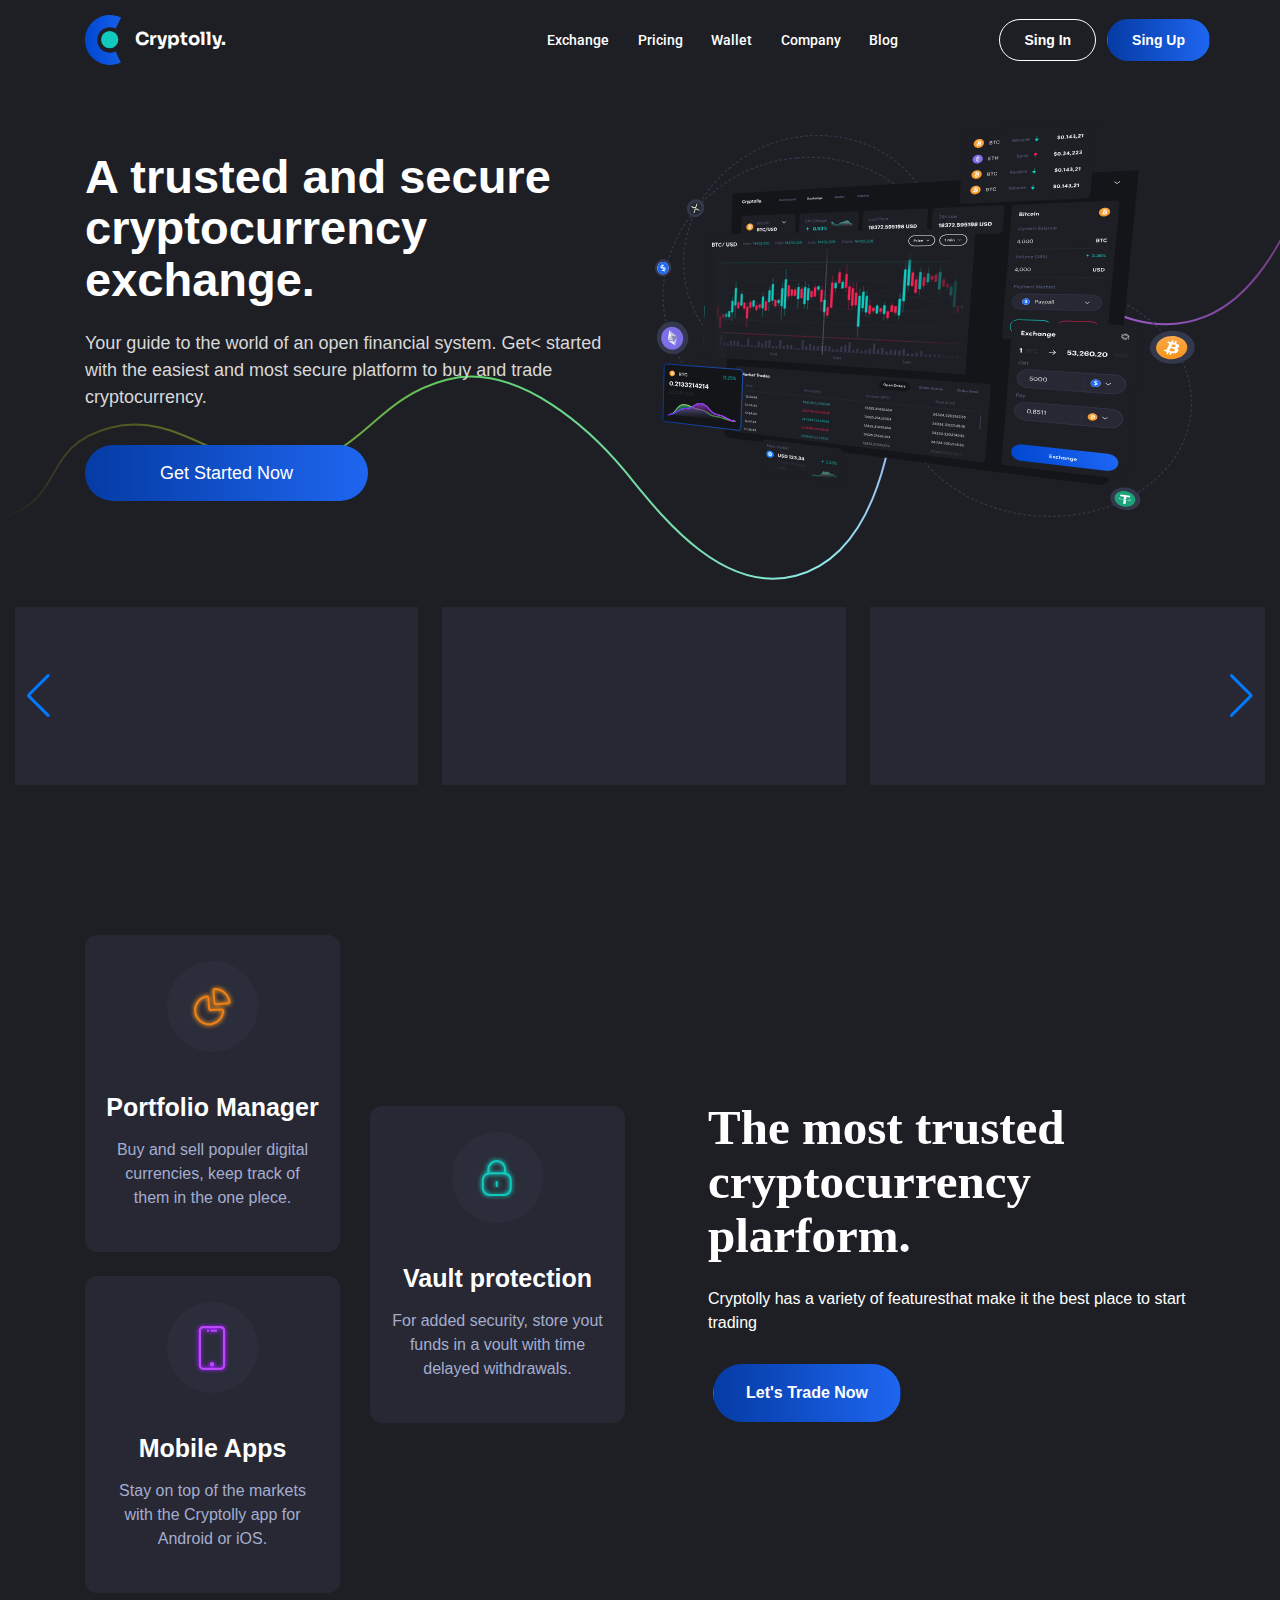
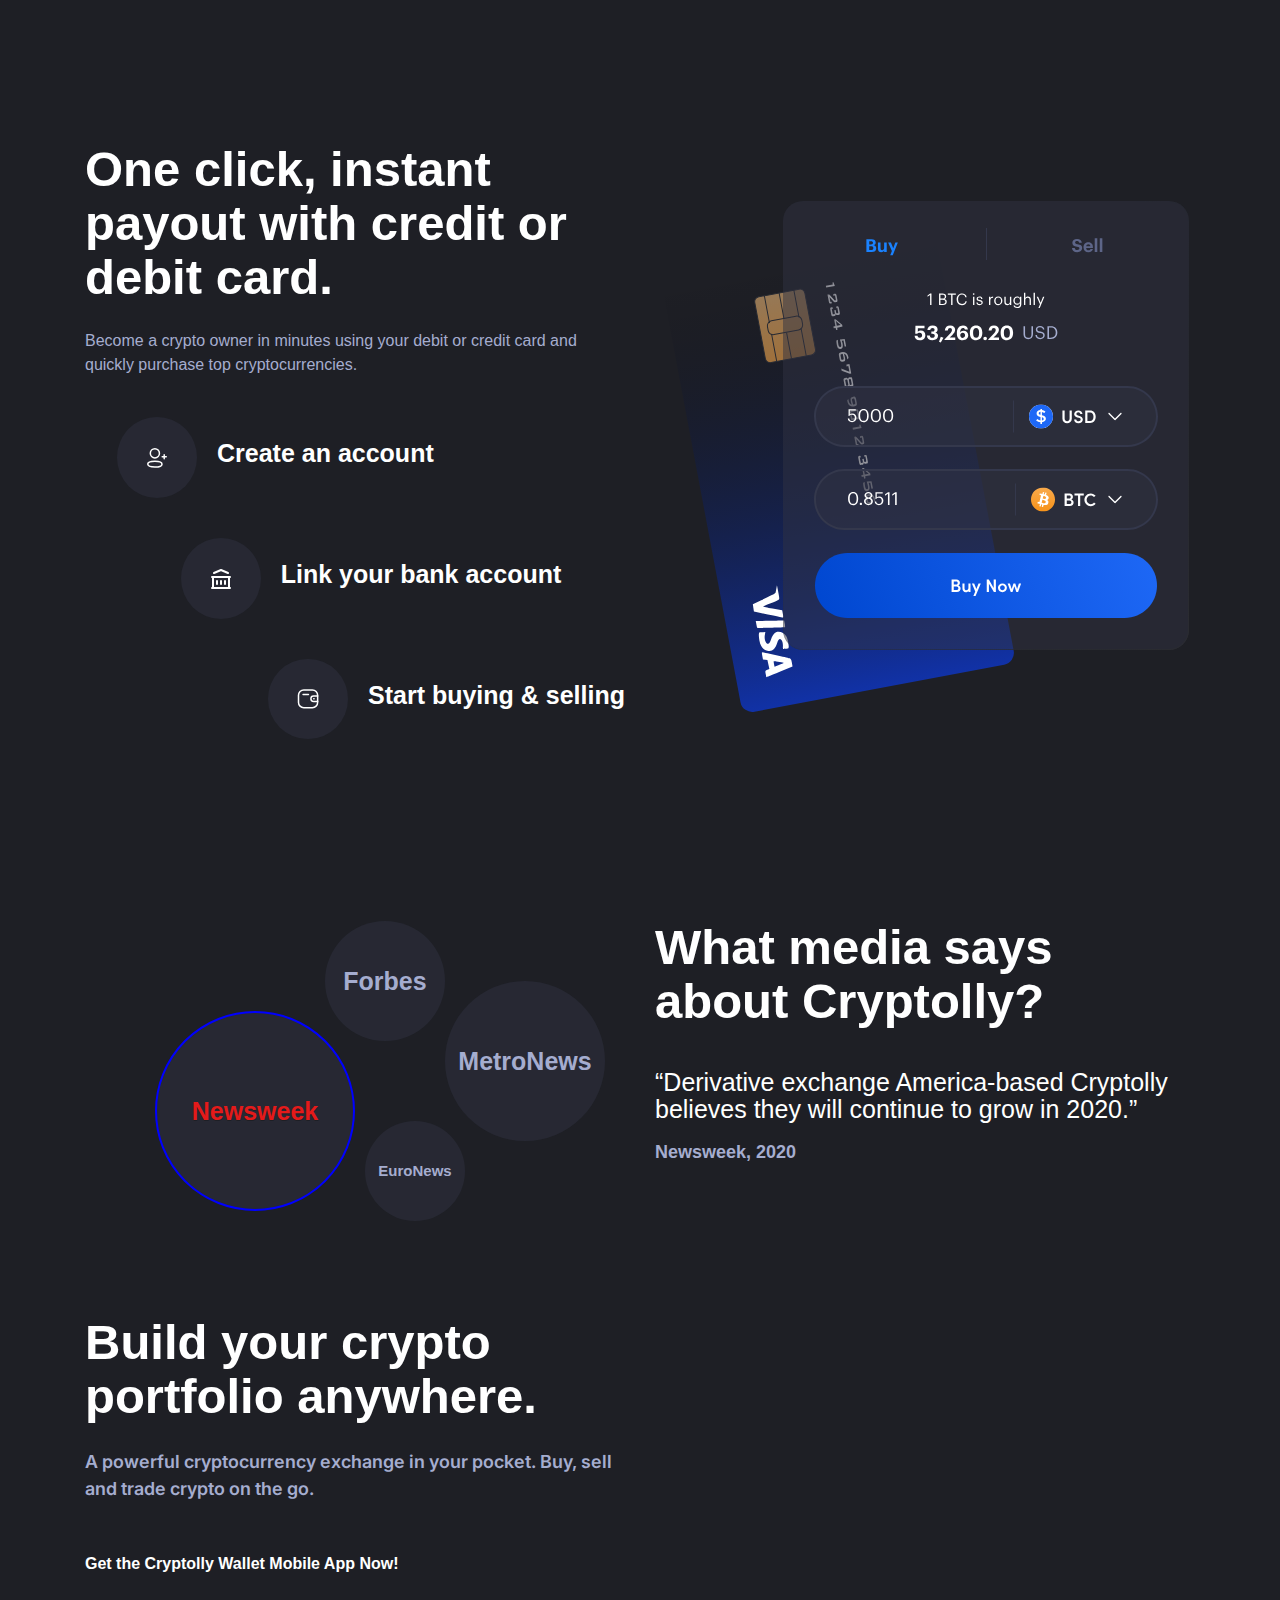
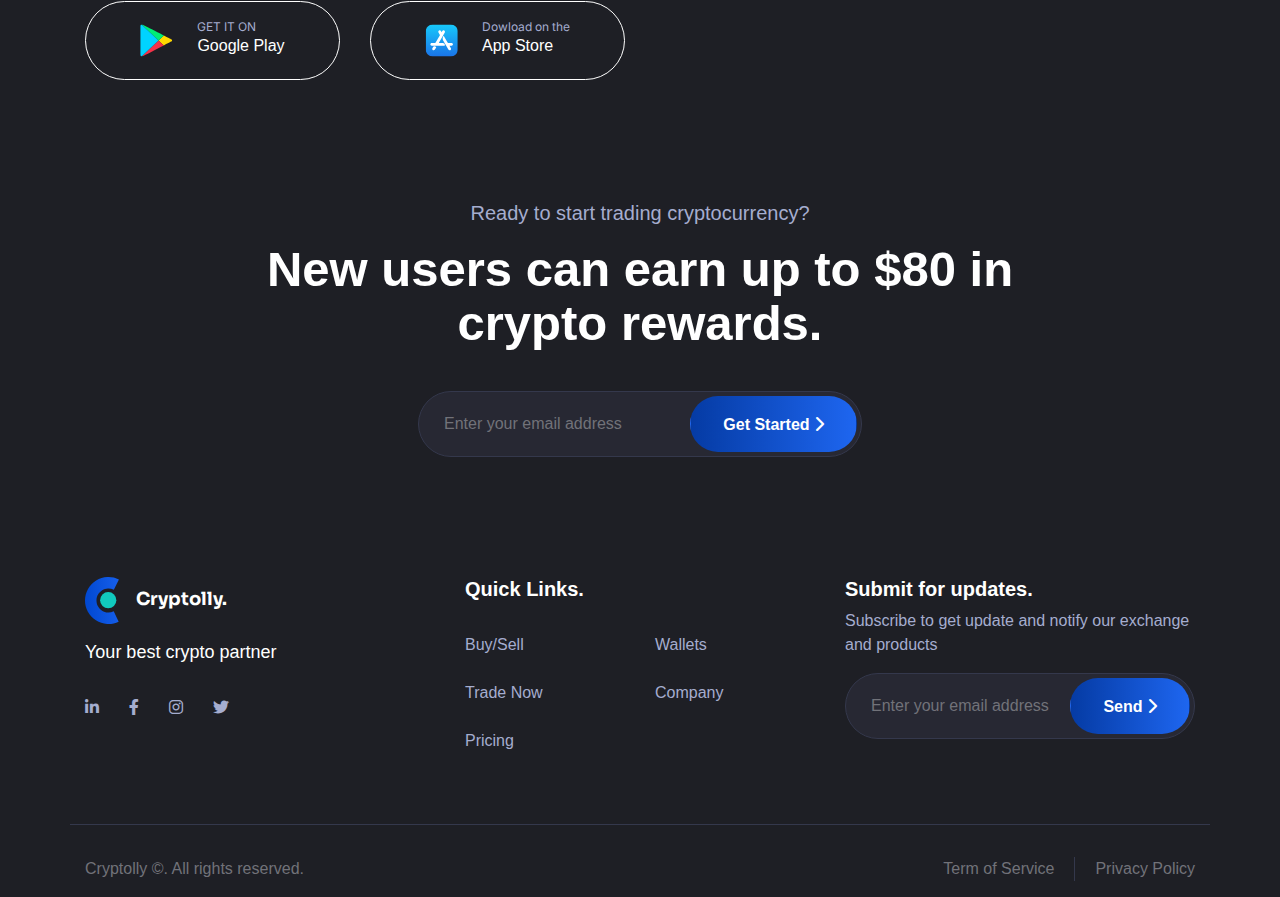
==== commit 61872d37: "Responsive Update" ====
--- a/index.html
+++ b/index.html
@@ -499,7 +499,7 @@
       </div>
     </div>
     <div class="container">
-      <div class="section4">
+      <div class="section4 row">
         <div class="col-sm-12 col-md-6 section4-leftBottom">
           <p>Cryptolly ©. All rights reserved.</p>
         </div>
--- a/styles/style.css
+++ b/styles/style.css
@@ -1,3 +1,5 @@
+@import url("https://fonts.googleapis.com/css2?family=Inter:wght@100;200;300;400;500;600;700&family=Roboto:ital,wght@0,100;0,400;0,500;0,700;0,900;1,400;1,900&family=Sora:wght@100;200;500;600;700;800&display=swap");
+@import url("http://fonts.cdnfonts.com/css/sofia-pro");
 :root {
   --royalBlue: linear-gradient(
     90deg,
@@ -54,34 +56,43 @@
 
 body {
   background: var(--grey100);
-  @import url("https://fonts.googleapis.com/css2?family=Inter:wght@100;200;300;400;500;600;700&family=Roboto:ital,wght@0,100;0,400;0,500;0,700;0,900;1,400;1,900&family=Sora:wght@100;200;500;600;700;800&display=swap");
-  @import url("http://fonts.cdnfonts.com/css/sofia-pro");
 }
 
 .emailForm {
   position: relative;
 }
+
 .emailForm input {
   padding: 20px 25px;
   background: var(--baseDarkTransparent);
   border: 1px solid var(--grey80);
-  box-sizing: border-box;
+  -webkit-box-sizing: border-box;
+          box-sizing: border-box;
   border-radius: 100px;
   width: 100%;
 }
+
 .emailForm input:focus {
   border: 1px solid var(--grey80);
   outline: 0;
 }
-.emailForm input::-moz-placeholder {
+
+.emailForm input::-webkit-input-placeholder {
   color: var(--grey60);
 }
+
 .emailForm input:-ms-input-placeholder {
   color: var(--grey60);
 }
+
+.emailForm input::-ms-input-placeholder {
+  color: var(--grey60);
+}
+
 .emailForm input::placeholder {
   color: var(--grey60);
 }
+
 .emailForm button {
   position: absolute;
   right: 0;
@@ -96,10 +107,12 @@
   font-weight: 600;
   font-size: 16px;
   border: 1px solid transparent;
+  -webkit-transition: 700ms;
   transition: 700ms;
   margin: 5px;
   cursor: pointer;
 }
+
 .emailForm button:hover {
   border: 1px solid var(--grey0);
 }
@@ -114,17 +127,22 @@
   font-weight: 600;
   font-size: 16px;
   border: 1px solid transparent;
+  -webkit-transition: 700ms;
   transition: 700ms;
   margin: 5px;
   cursor: pointer;
 }
+
 .commonButton a {
   color: var(--grey0);
 }
+
 .commonButton a:hover {
   text-decoration: none;
 }
+
 .commonButton:hover {
   border: 1px solid var(--grey0);
   text-decoration: none;
-}/*# sourceMappingURL=style.css.map */+}
+/*# sourceMappingURL=style.css.map */--- a/styles/home/home.css
+++ b/styles/home/home.css
@@ -998,7 +998,7 @@
     height: 80px;
     width: 80px;
     font-size: 18px;
-    left: 150px;
+    left: 190px;
   }
   .establishment .newsarea .newsarea2 {
     left: 50px;
@@ -1009,10 +1009,10 @@
   .establishment .newsarea .newsarea3 {
     height: 130px;
     width: 130px;
-    left: 250px;
+    left: 300px;
   }
   .establishment .newsarea .newsarea4 {
-    left: 175px;
+    left: 200px;
   }
   .establishment .explanation {
     margin-top: 350px;
@@ -1072,7 +1072,59 @@
   }
 }
 
-@media screen and (max-width: 430px) {
+@media screen and (max-width: 515px) {
+  .establishment .newsarea .newsarea3 {
+    left: 265px;
+  }
+}
+
+@media screen and (max-width: 442px) {
+  .establishment .newsarea .newsarea1 {
+    left: 127px;
+  }
+  .establishment .newsarea .newsarea2 {
+    left: 17px;
+  }
+  .establishment .newsarea .newsarea3 {
+    left: 220px;
+    width: 110px;
+    height: 110px;
+  }
+  .establishment .newsarea .newsarea4 {
+    left: 160px;
+  }
+}
+
+@media screen and (max-width: 371px) {
+  .establishment .newsarea .newsarea1 {
+    height: 90px;
+    width: 90px;
+    font-size: 13px;
+    left: 111px;
+  }
+  .establishment .newsarea .newsarea2 {
+    left: 15px;
+    top: 60px;
+    height: 120px;
+    width: 120px;
+    font-size: 13px;
+  }
+  .establishment .newsarea .newsarea3 {
+    height: 110px;
+    width: 110px;
+    left: 184px;
+    font-size: 13px;
+  }
+  .establishment .newsarea .newsarea4 {
+    left: 116px;
+    top: 140px;
+    font-size: 13px;
+    width: 90px;
+    height: 90px;
+  }
+}
+
+@media screen and (max-width: 336px) {
   .homePlatform .portfolioManager {
     margin-right: 40px;
     margin-left: 40px;
@@ -1086,24 +1138,26 @@
     margin-left: 40px;
   }
   .establishment .newsarea .newsarea1 {
+    height: 60px;
+    width: 60px;
+    left: 100px;
+  }
+  .establishment .newsarea .newsarea2 {
+    left: 15px;
+    top: 60px;
+    height: 90px;
+    width: 90px;
+  }
+  .establishment .newsarea .newsarea3 {
     height: 80px;
     width: 80px;
-    font-size: 18px;
-    left: 100px;
-  }
-  .establishment .newsarea .newsarea2 {
-    left: 0px;
-    height: 130px;
-    width: 130px;
-    font-size: 20px;
-  }
-  .establishment .newsarea .newsarea3 {
-    height: 130px;
-    width: 130px;
-    left: 160px;
+    left: 175px;
   }
   .establishment .newsarea .newsarea4 {
     left: 125px;
+    top: 140px;
+    width: 70px;
+    height: 70px;
   }
   .register .earnings .email-subs-form .circle {
     display: none;
--- a/styles/footer/footer.css
+++ b/styles/footer/footer.css
@@ -171,11 +171,36 @@
   footer .generalSection .section3 .email-subs-form button {
     font-size: 14px;
   }
+  footer .section4 p {
+    margin-top: 5px;
+    margin-bottom: 0px;
+  }
+  footer .section4 .section4-leftBottom {
+    -webkit-box-ordinal-group: 3;
+        -ms-flex-order: 2;
+            order: 2;
+  }
   footer .section4 .section4-leftBottom p {
-    font-size: 14px;
+    margin-top: 0px;
+    font-size: 14px;
+    text-align: center;
+  }
+  footer .section4 .section4-rightTop {
+    -webkit-box-ordinal-group: 2;
+        -ms-flex-order: 1;
+            order: 1;
+    -webkit-box-pack: center;
+        -ms-flex-pack: center;
+            justify-content: center;
   }
   footer .section4 .section4-rightTop p {
     font-size: 14px;
   }
 }
+
+@media screen and (max-width: 334px) {
+  .section3 .email-subs-form .emailForm span {
+    display: none;
+  }
+}
 /*# sourceMappingURL=footer.css.map */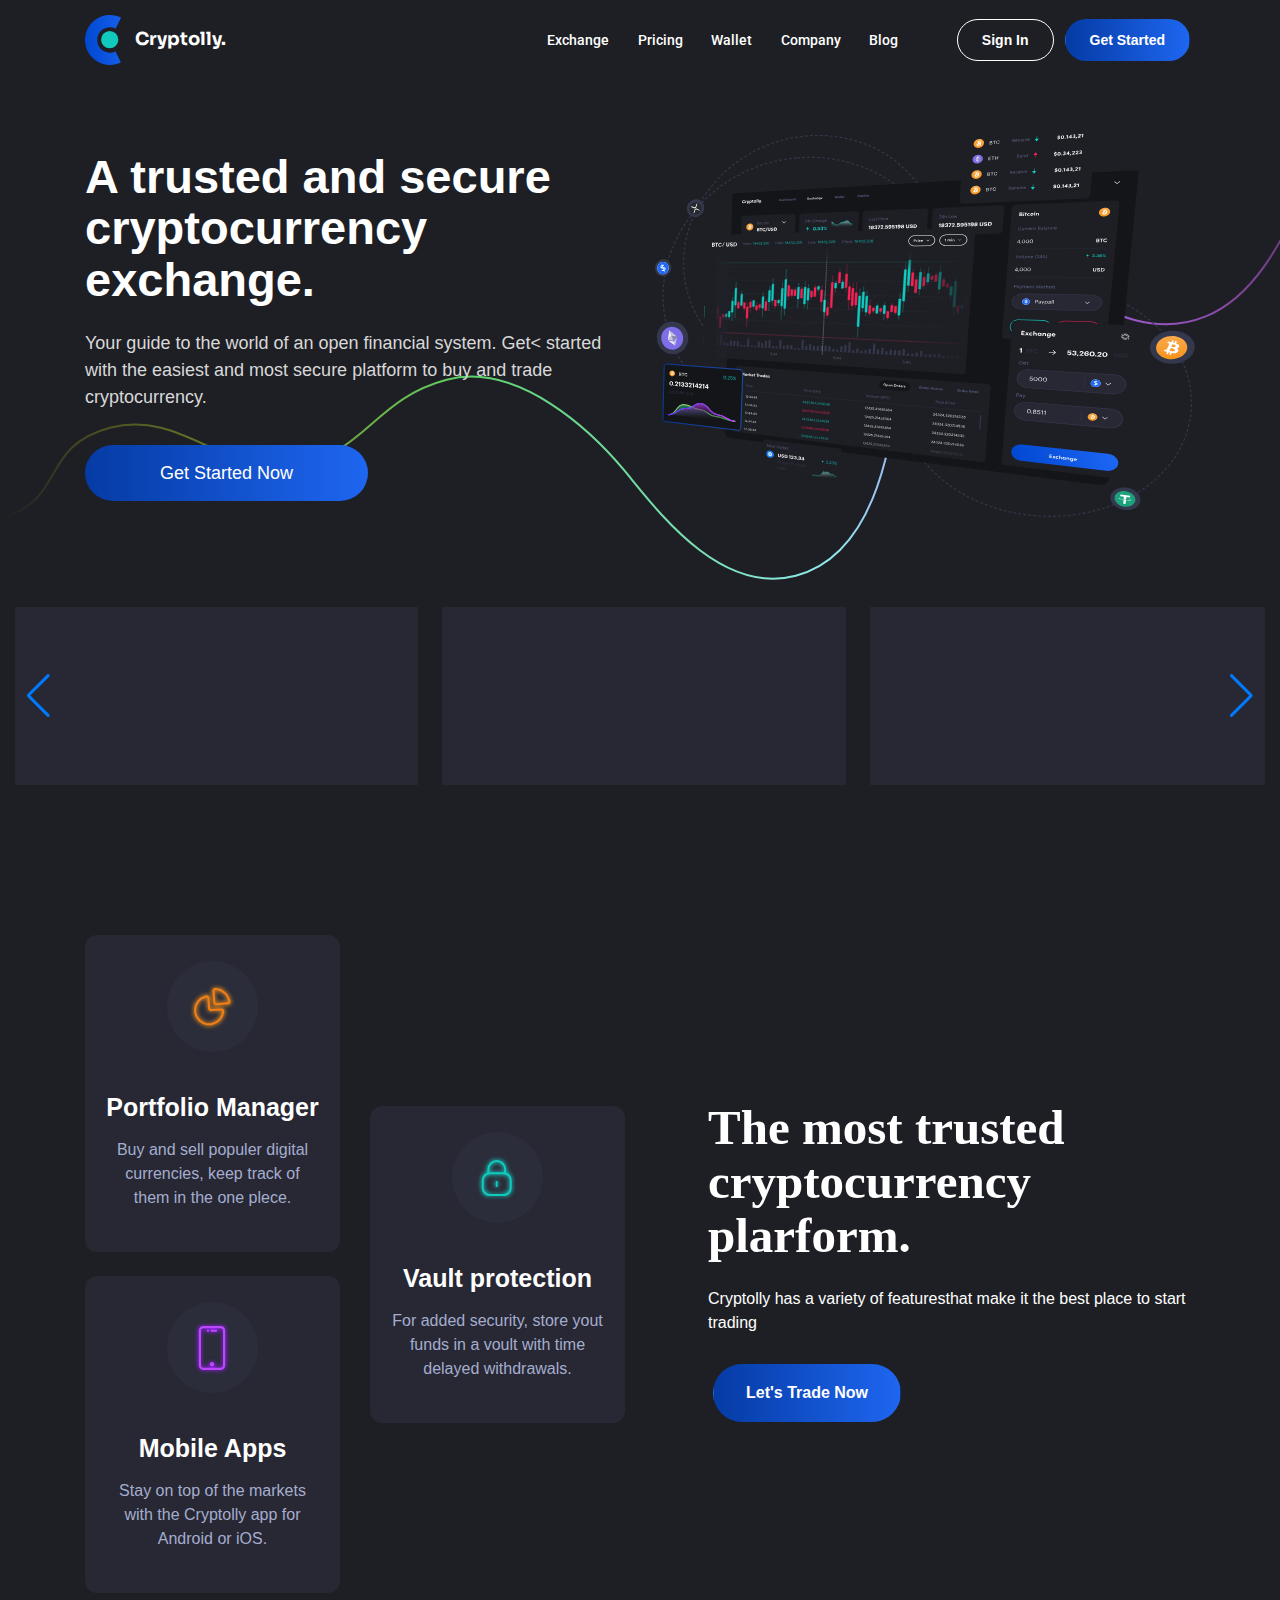
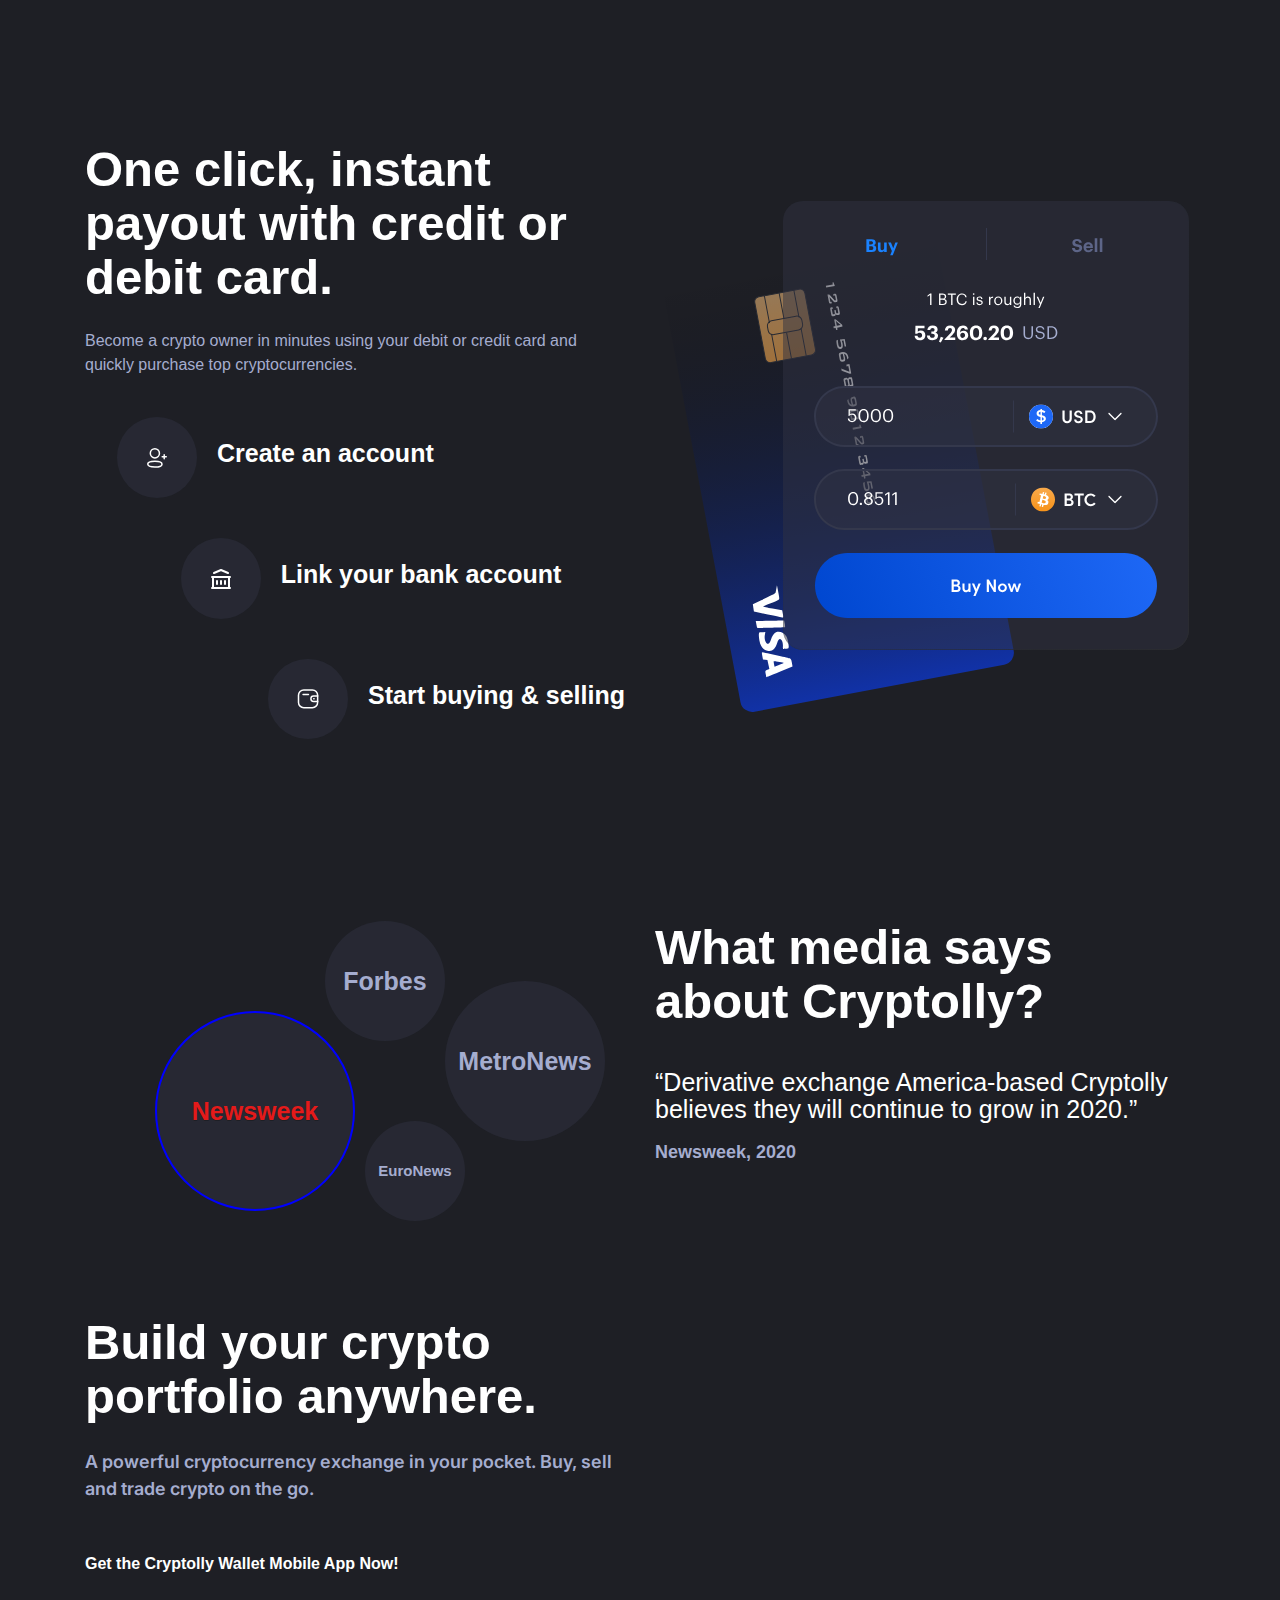
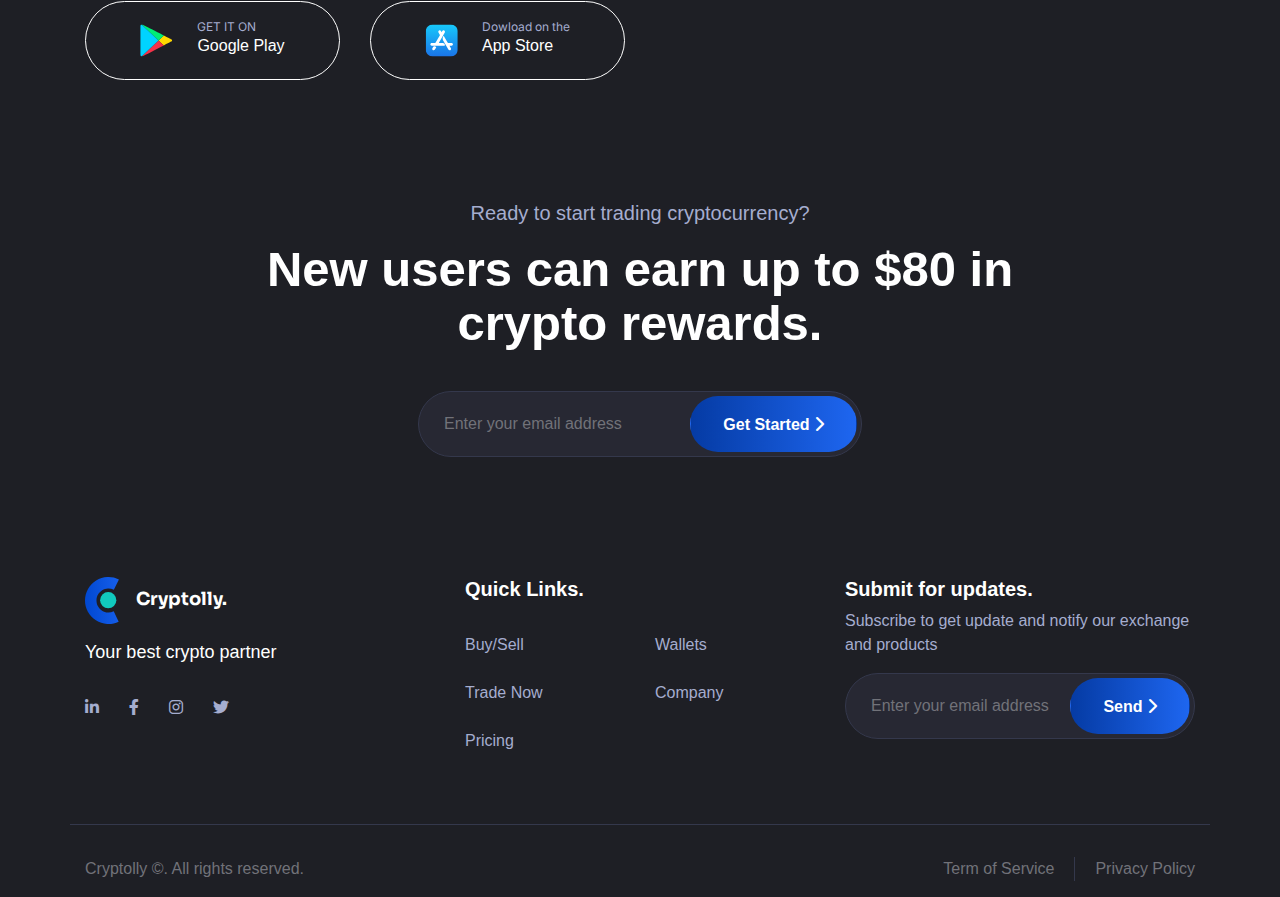
==== commit 7cc34661: "arrangement" ====
--- a/index.html
+++ b/index.html
@@ -45,10 +45,10 @@
               </div>
               <div class="col-3 login">
                 <span>
-                  <a href="build-creation.html" class="singIn">Sing In</a>
+                  <a href="build-creation.html" class="singIn">Sign In</a>
                 </span>
                 <span>
-                  <a href="build-creation.html" class="singUp">Sing Up</a>
+                  <a href="build-creation.html" class="singUp">Get Started</a>
                 </span>
               </div>
               <div class="responsiveMenu">
--- a/styles/header/header.css
+++ b/styles/header/header.css
@@ -141,6 +141,7 @@
   -webkit-transition: 0.5s;
   transition: 0.5s;
   border: 1px solid transparent;
+  margin-right: 20px;
 }
 
 .header .nav .navHead .login .singUp:hover {
--- a/styles/home/home.css
+++ b/styles/home/home.css
@@ -1122,6 +1122,9 @@
     width: 90px;
     height: 90px;
   }
+  .establishment .explanation {
+    margin-top: 276px;
+  }
 }
 
 @media screen and (max-width: 336px) {
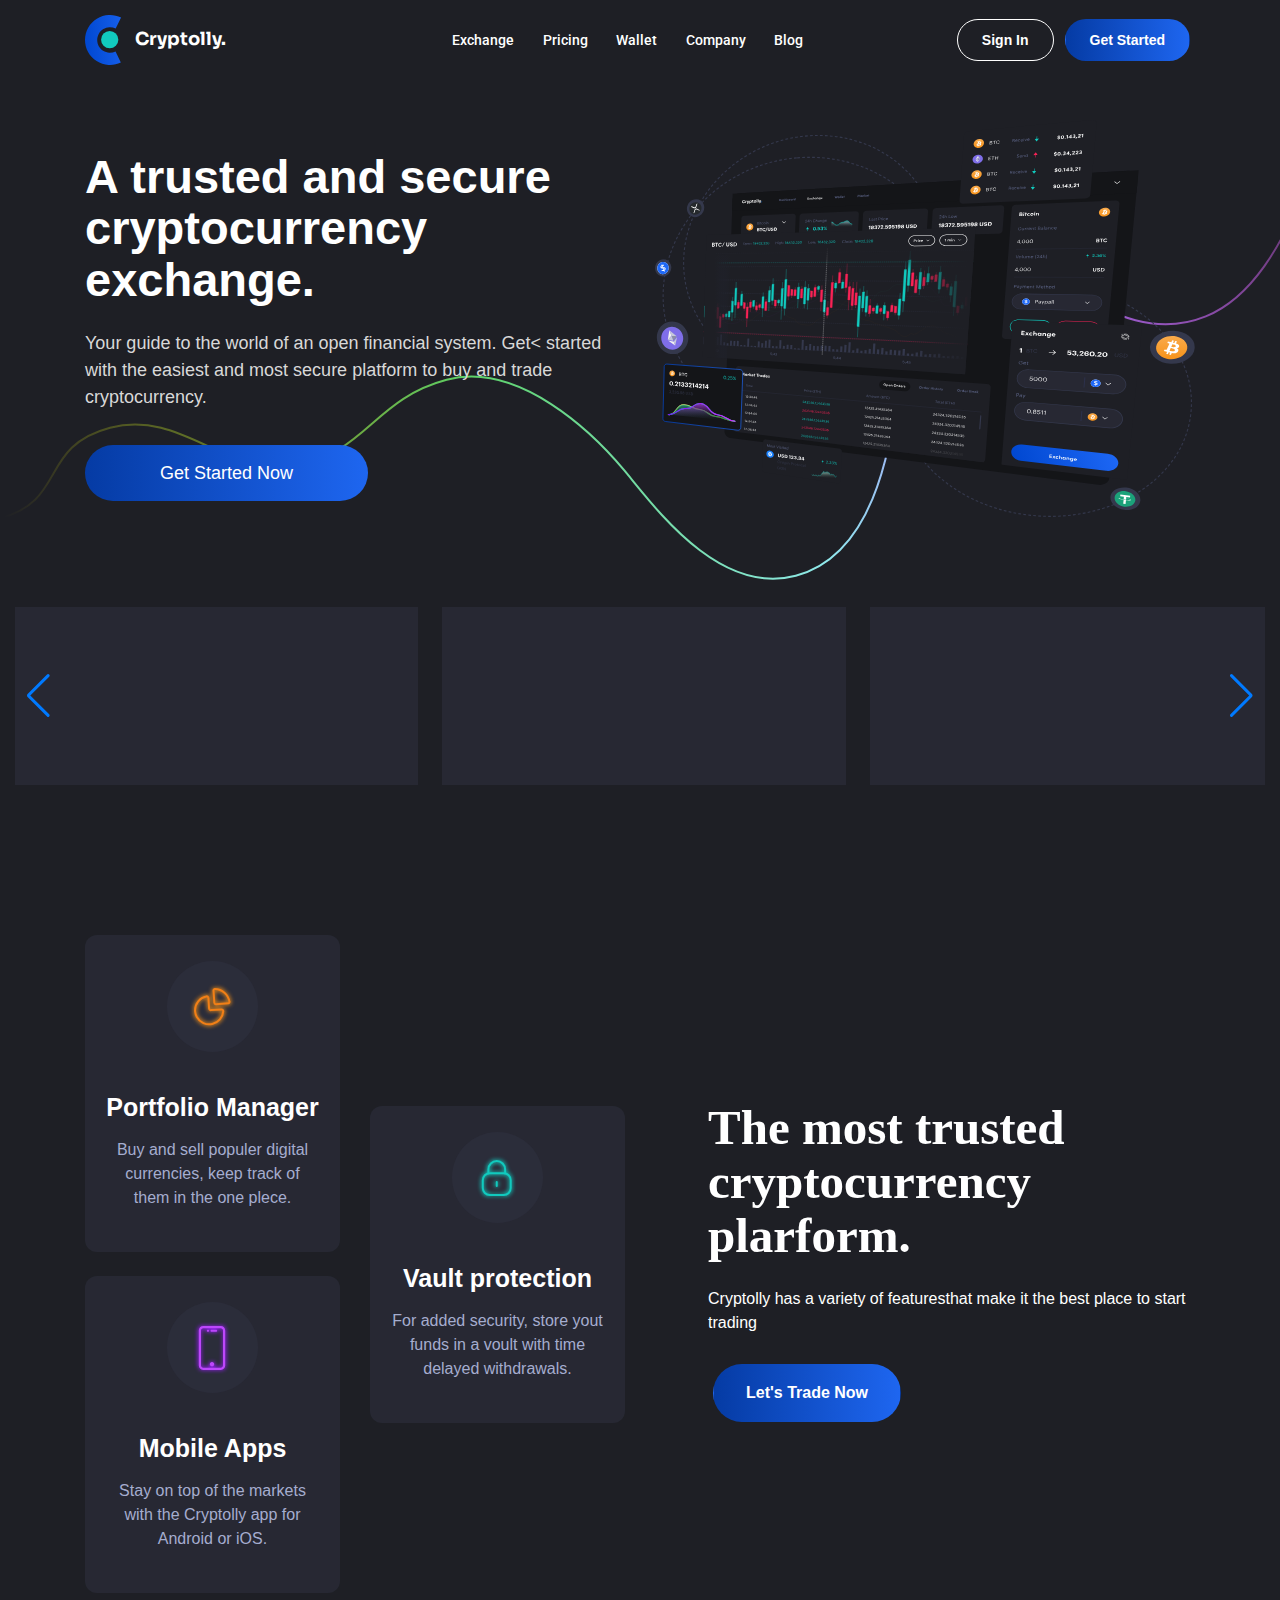
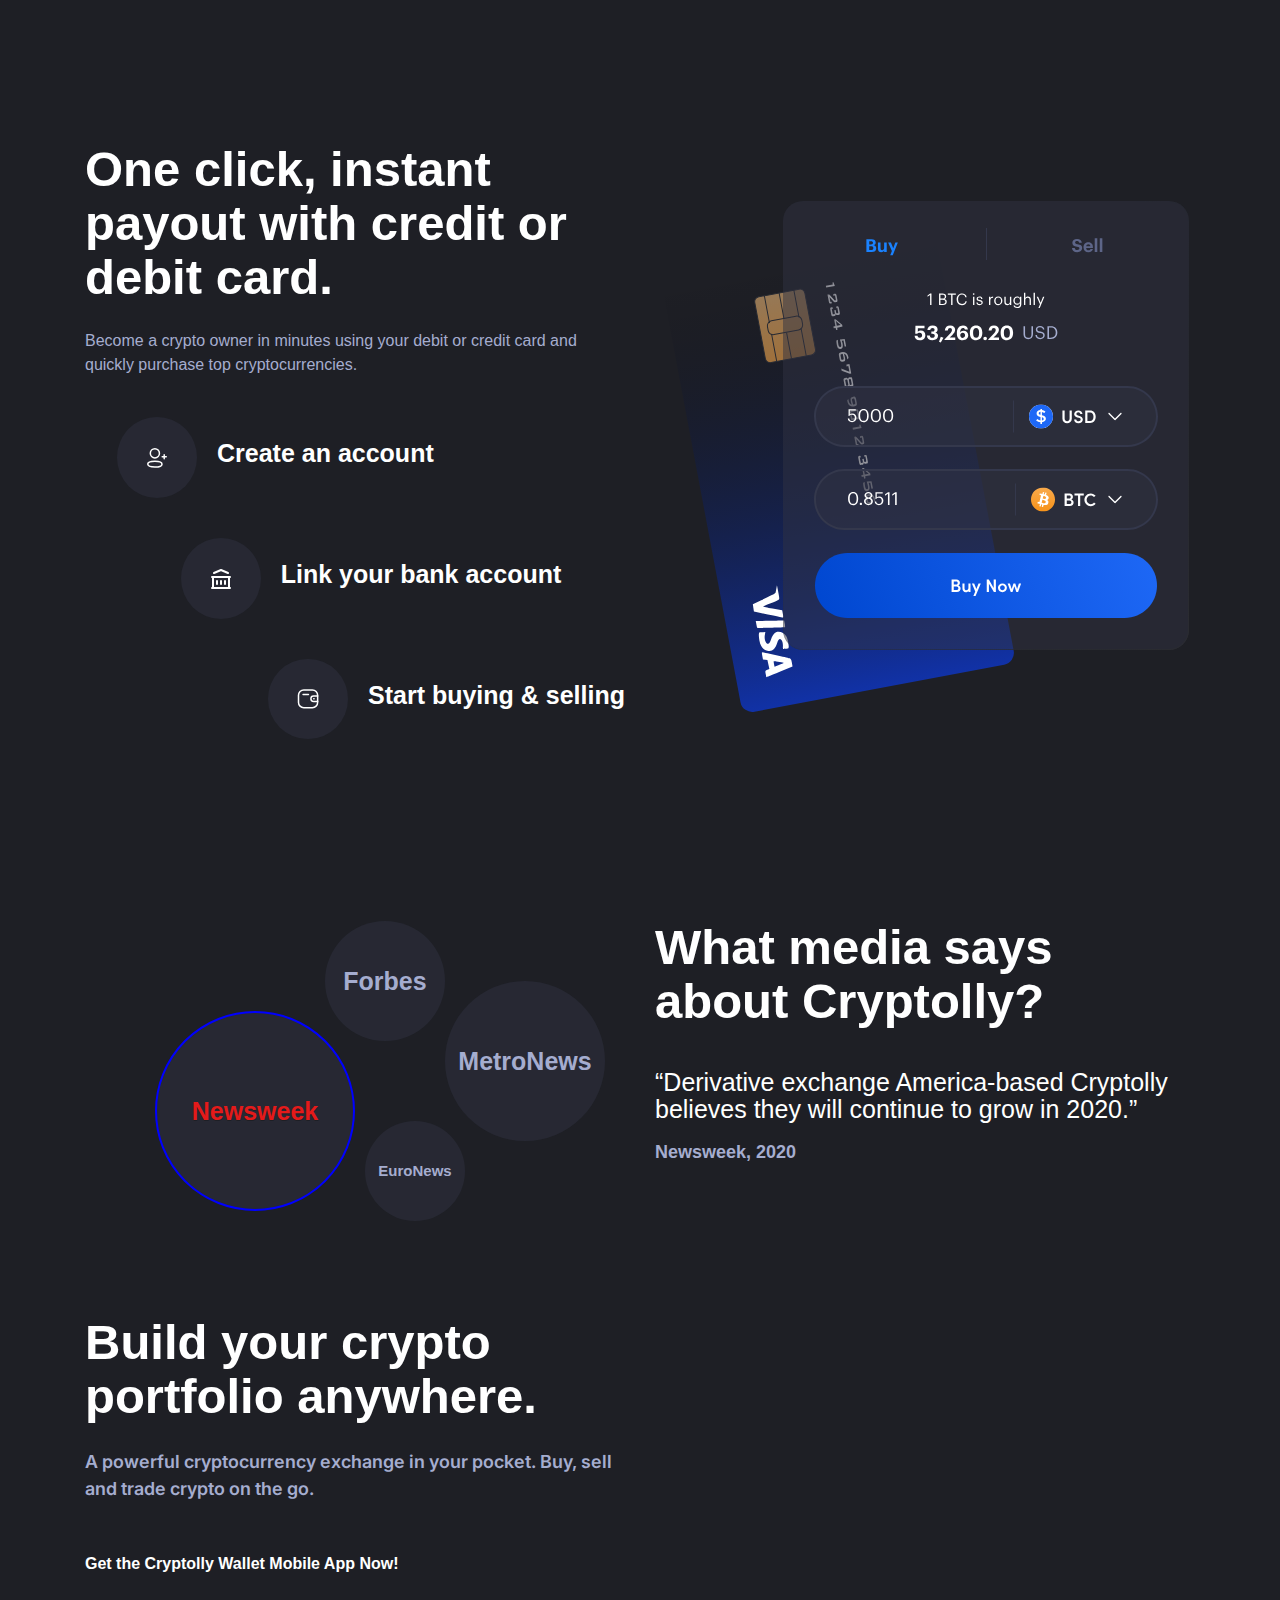
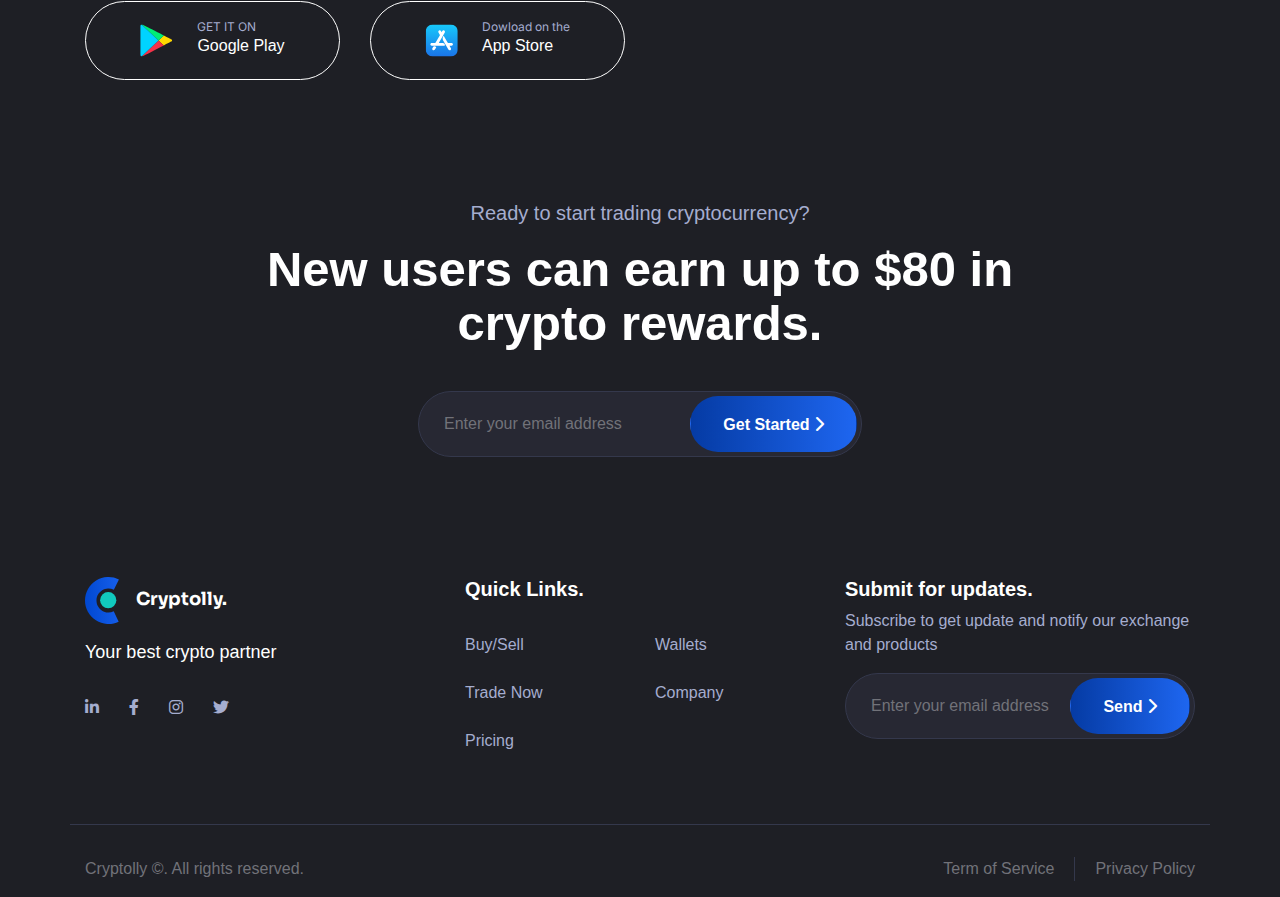
==== commit 4545d629: "arrangement" ====
--- a/index.html
+++ b/index.html
@@ -34,7 +34,7 @@
                 <a href="/"><img src="./img/logo.svg" /></a>
                 <a href="/"><span class="text">Cryptolly.</span></a>
               </div>
-              <div class="col-6 nav-links">
+              <div class="col-5 nav-links">
                 <ul>
                   <li><a href="exchange.html">Exchange</a></li>
                   <li><a href="build-creation.html">Pricing</a></li>
@@ -43,7 +43,7 @@
                   <li><a href="build-creation.html">Blog</a></li>
                 </ul>
               </div>
-              <div class="col-3 login">
+              <div class="col-4 login">
                 <span>
                   <a href="build-creation.html" class="singIn">Sign In</a>
                 </span>
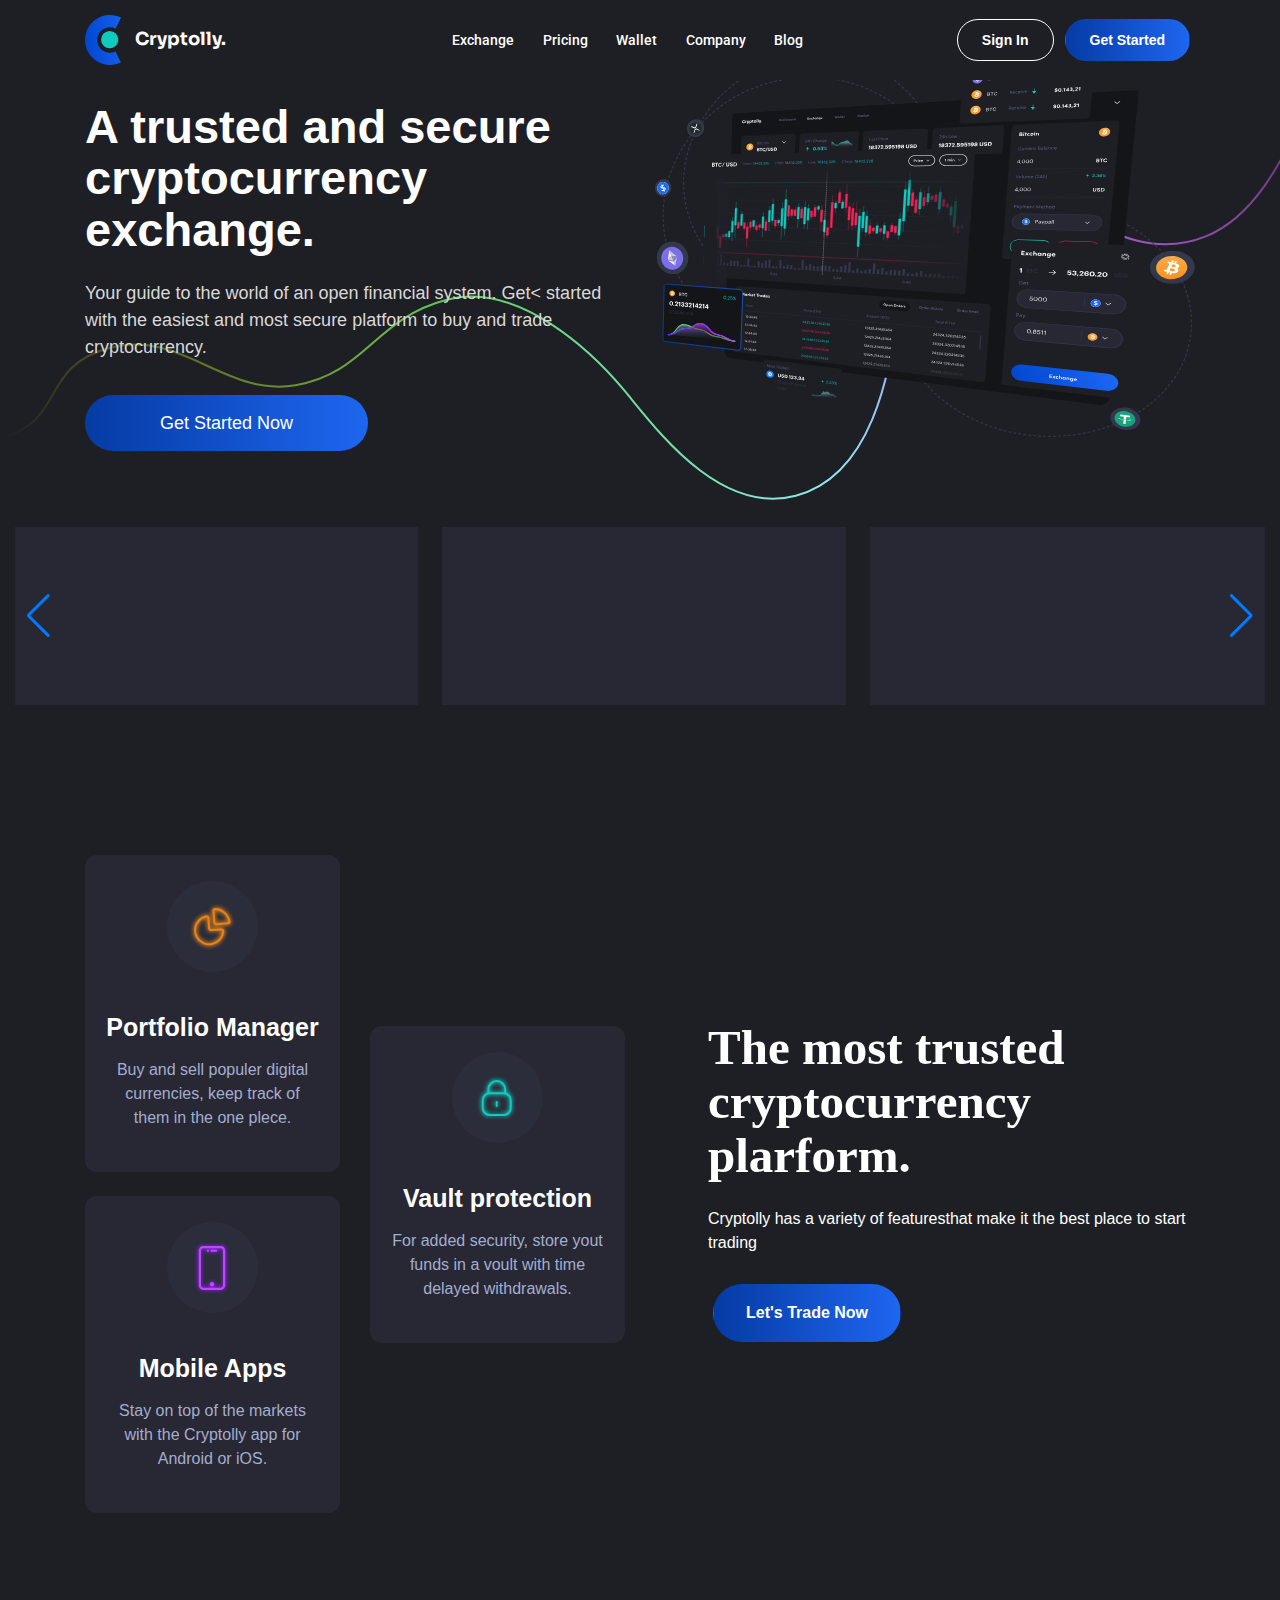
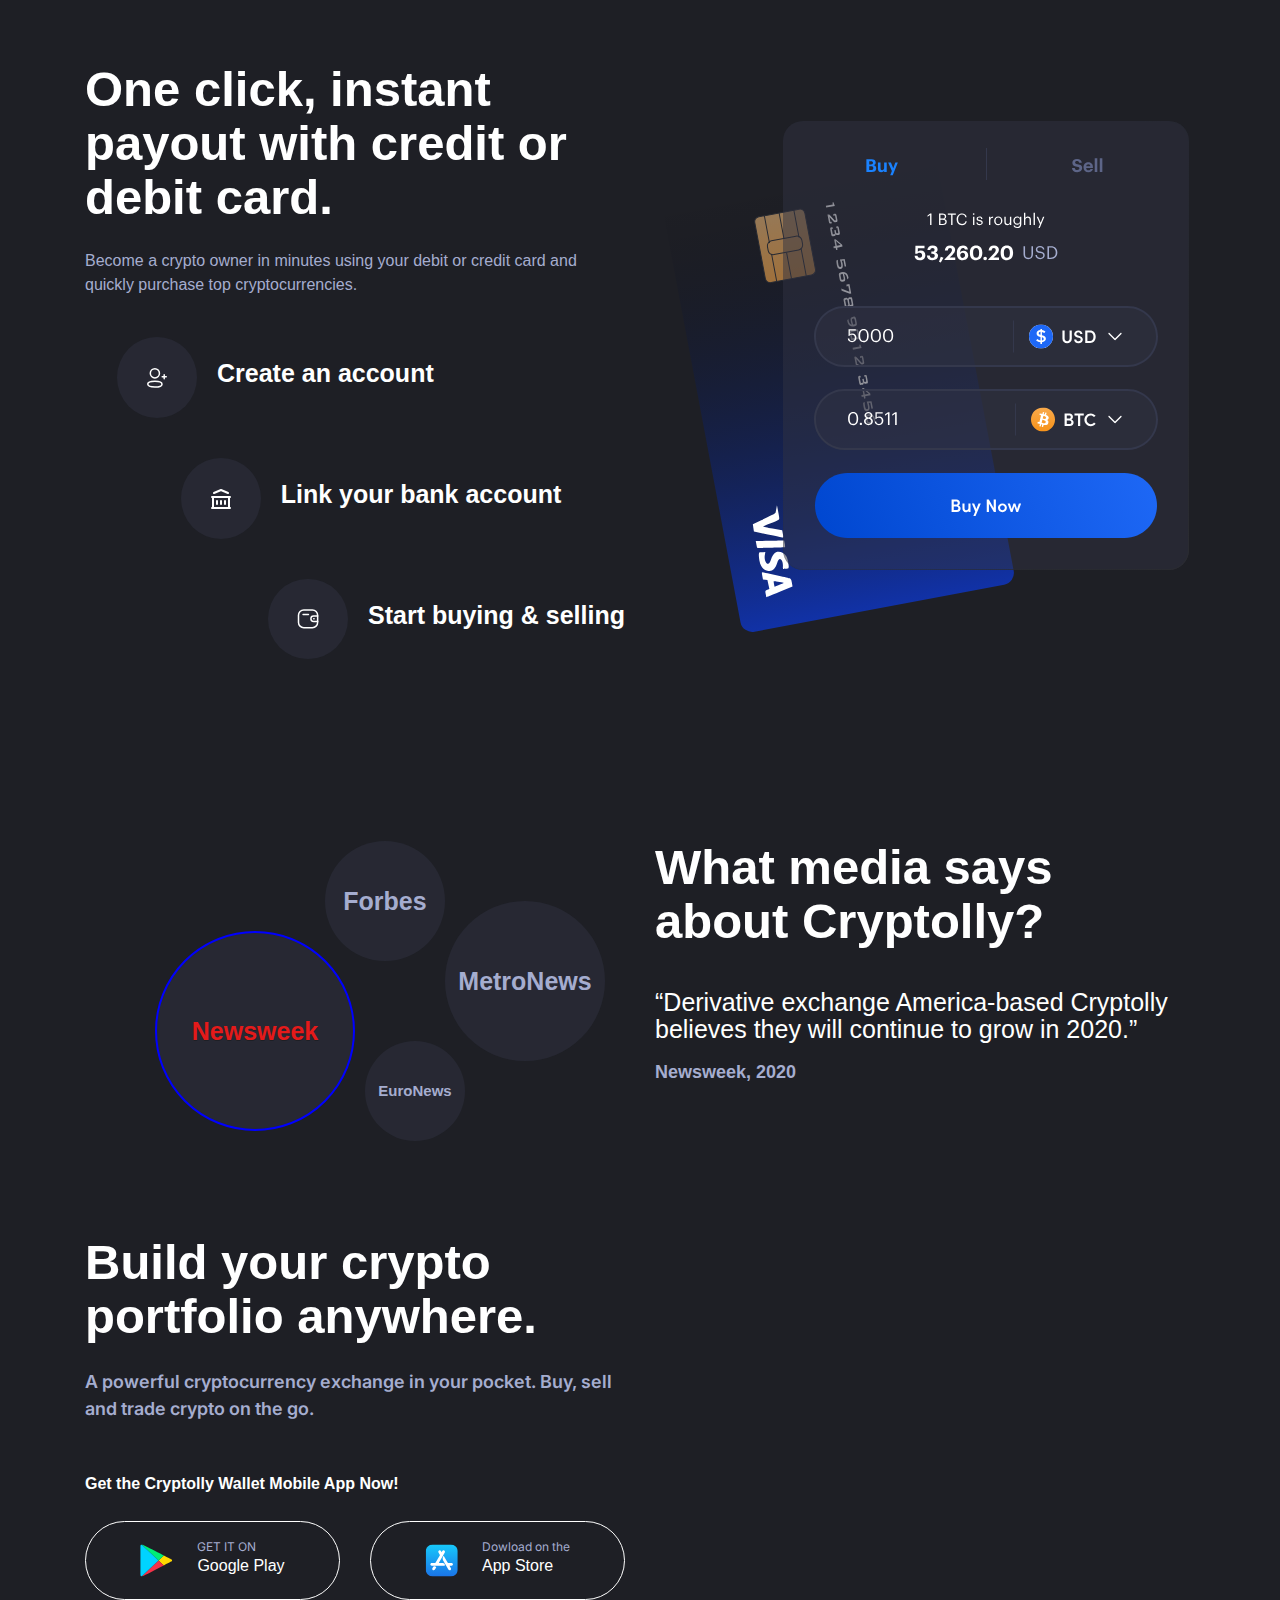
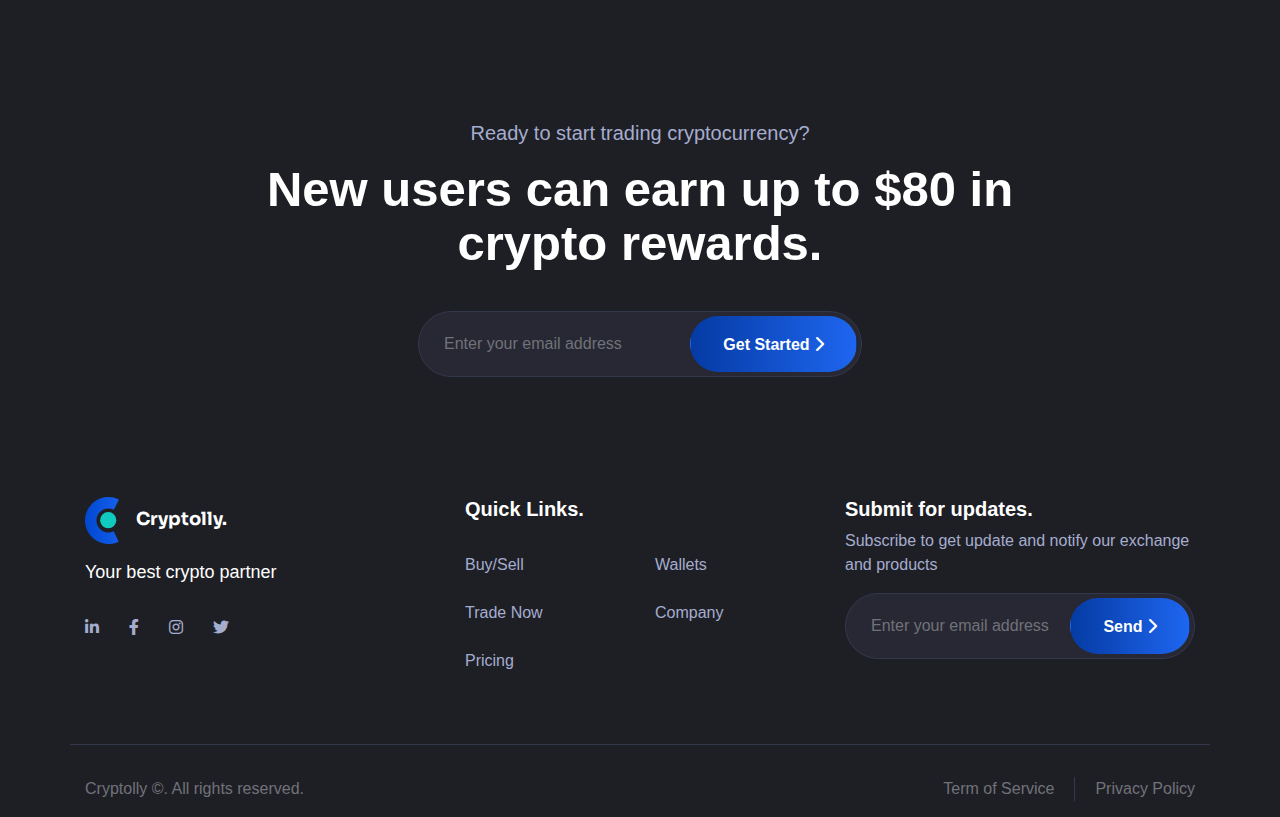
==== commit 5774b6fe: "Market__Update" ====
--- a/index.html
+++ b/index.html
@@ -24,7 +24,7 @@
 
 <body>
   <!-- Header -->
-  <header class="header">
+  <header class="header position-fixed">
     <nav class="nav">
       <div class="container">
         <div class="row">
@@ -36,8 +36,9 @@
               </div>
               <div class="col-5 nav-links">
                 <ul>
+                  
                   <li><a href="exchange.html">Exchange</a></li>
-                  <li><a href="build-creation.html">Pricing</a></li>
+                  <li><a href="market.html">Pricing</a></li>
                   <li><a href="build-creation.html">Wallet</a></li>
                   <li><a href="build-creation.html">Company</a></li>
                   <li><a href="build-creation.html">Blog</a></li>
@@ -102,7 +103,7 @@
     <div class="container">
       <div class="row rowSlider">
         <div class="colSlider col-sm-12 col-md-6">
-          <div class="">
+          <div style="margin-top: 60px;">
             <h1>A trusted and secure cryptocurrency exchange.</h1>
             <span class="description">
               Your guide to the world of an open financial system. Get<
--- a/styles/style.css
+++ b/styles/style.css
@@ -31,7 +31,7 @@
   --purplePrimary: #bd47fb;
   --orangePrimary: #f27f16;
   --redPrimary: #fa2256;
-  --greenPrimary: rgb(14, 203, 129);
+  --greenPrimary: #0ecb81;
   --darkerGrey: #141518;
   --grey100: #1e1f25;
   --grey80: #34384c;
--- a/styles/header/header.css
+++ b/styles/header/header.css
@@ -1,3 +1,22 @@
+/*scrollbar theme*/
+::-webkit-scrollbar {
+  height: 6px;
+  width: 6px;
+}
+
+::-webkit-scrollbar-track {
+  background: none;
+}
+
+::-webkit-scrollbar-thumb:hover {
+  background: var(--grey60);
+}
+
+::-webkit-scrollbar-thumb {
+  background: var(--grey80);
+  border-radius: 20px;
+}
+
 * {
   margin: 0;
   padding: 0;
